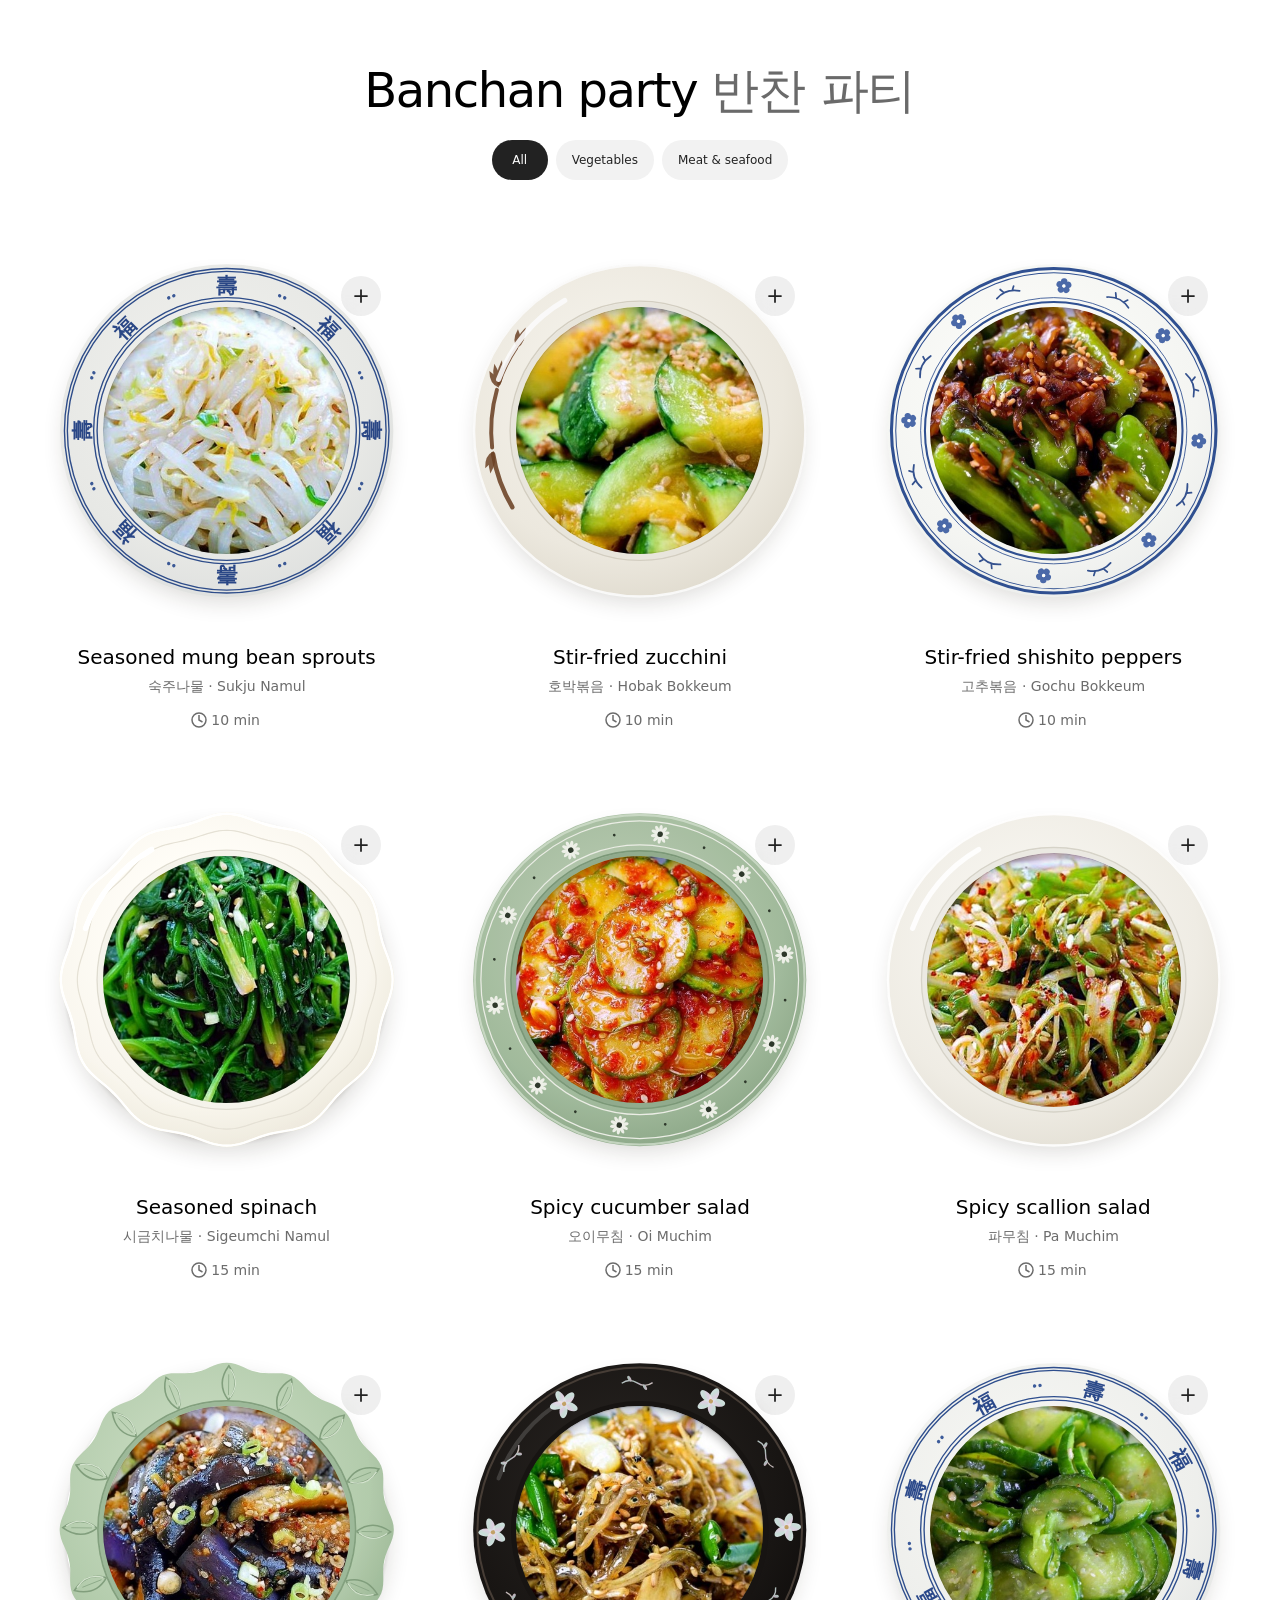
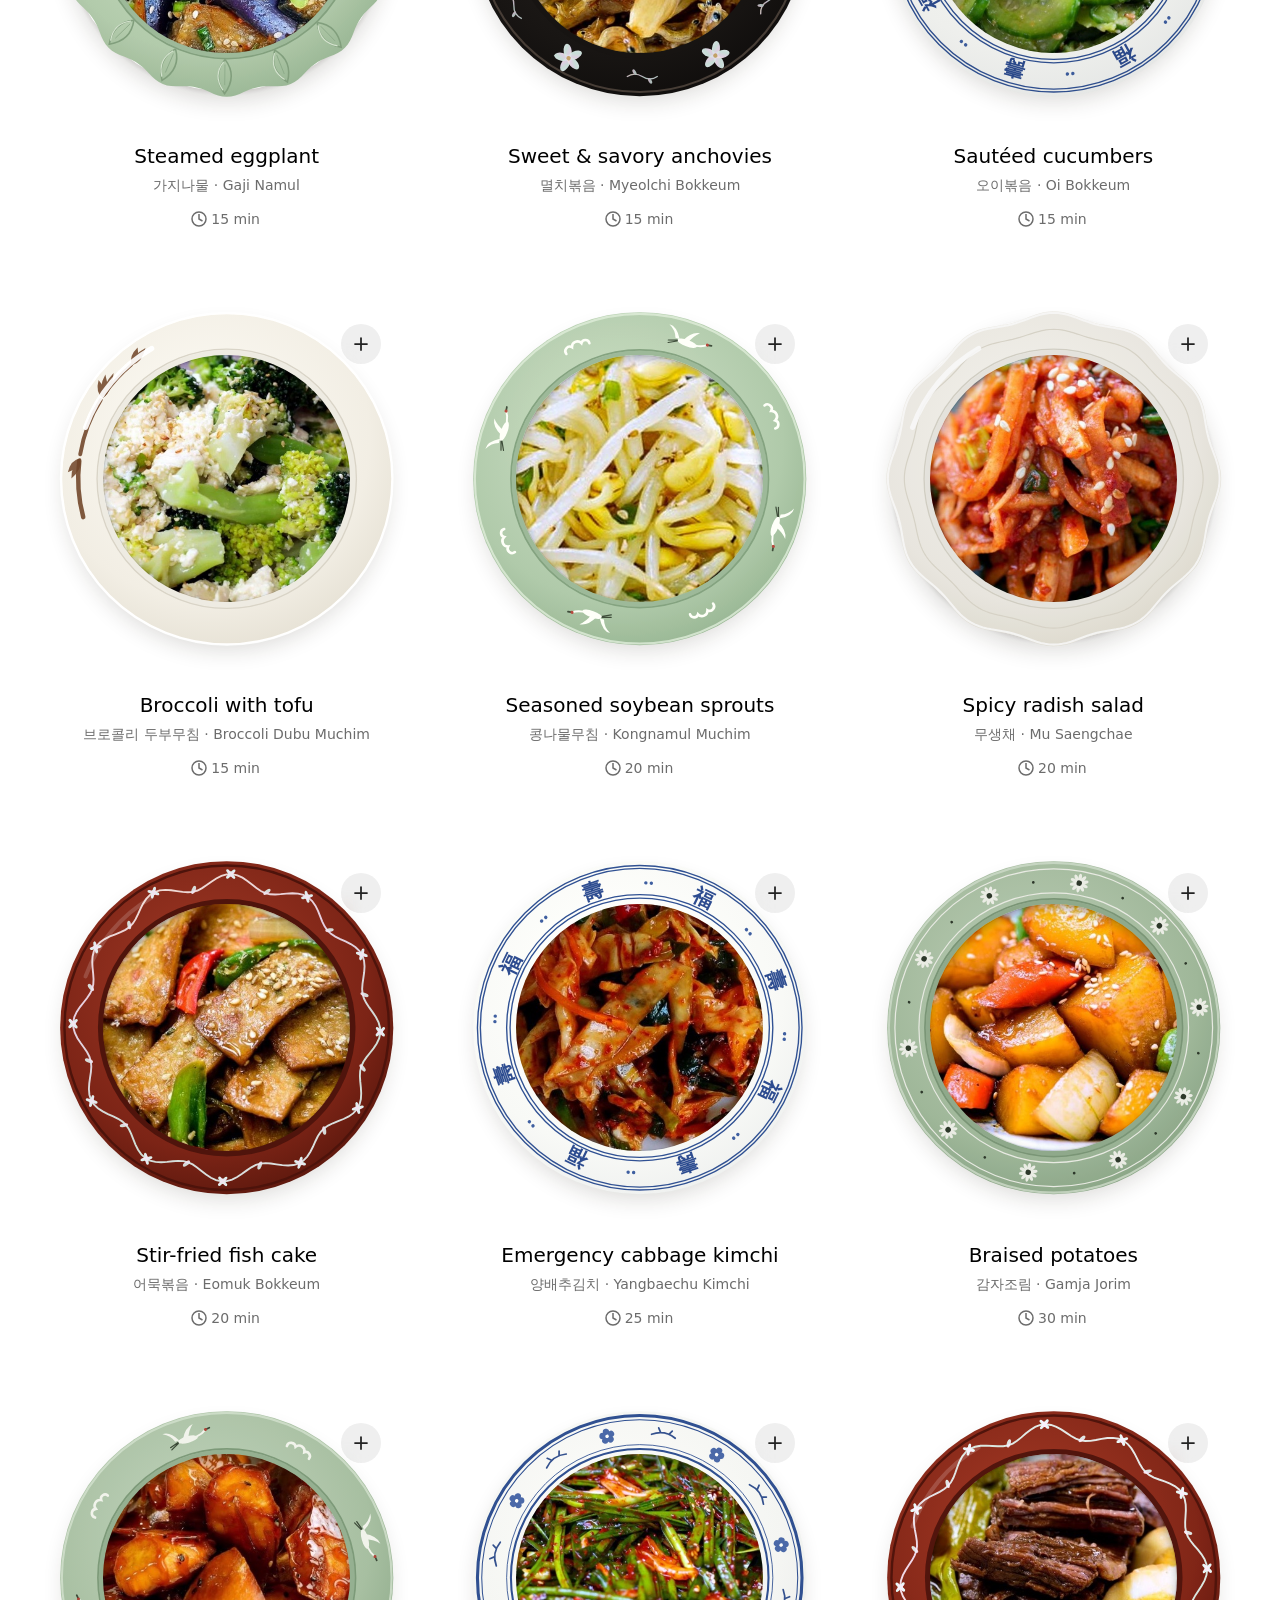
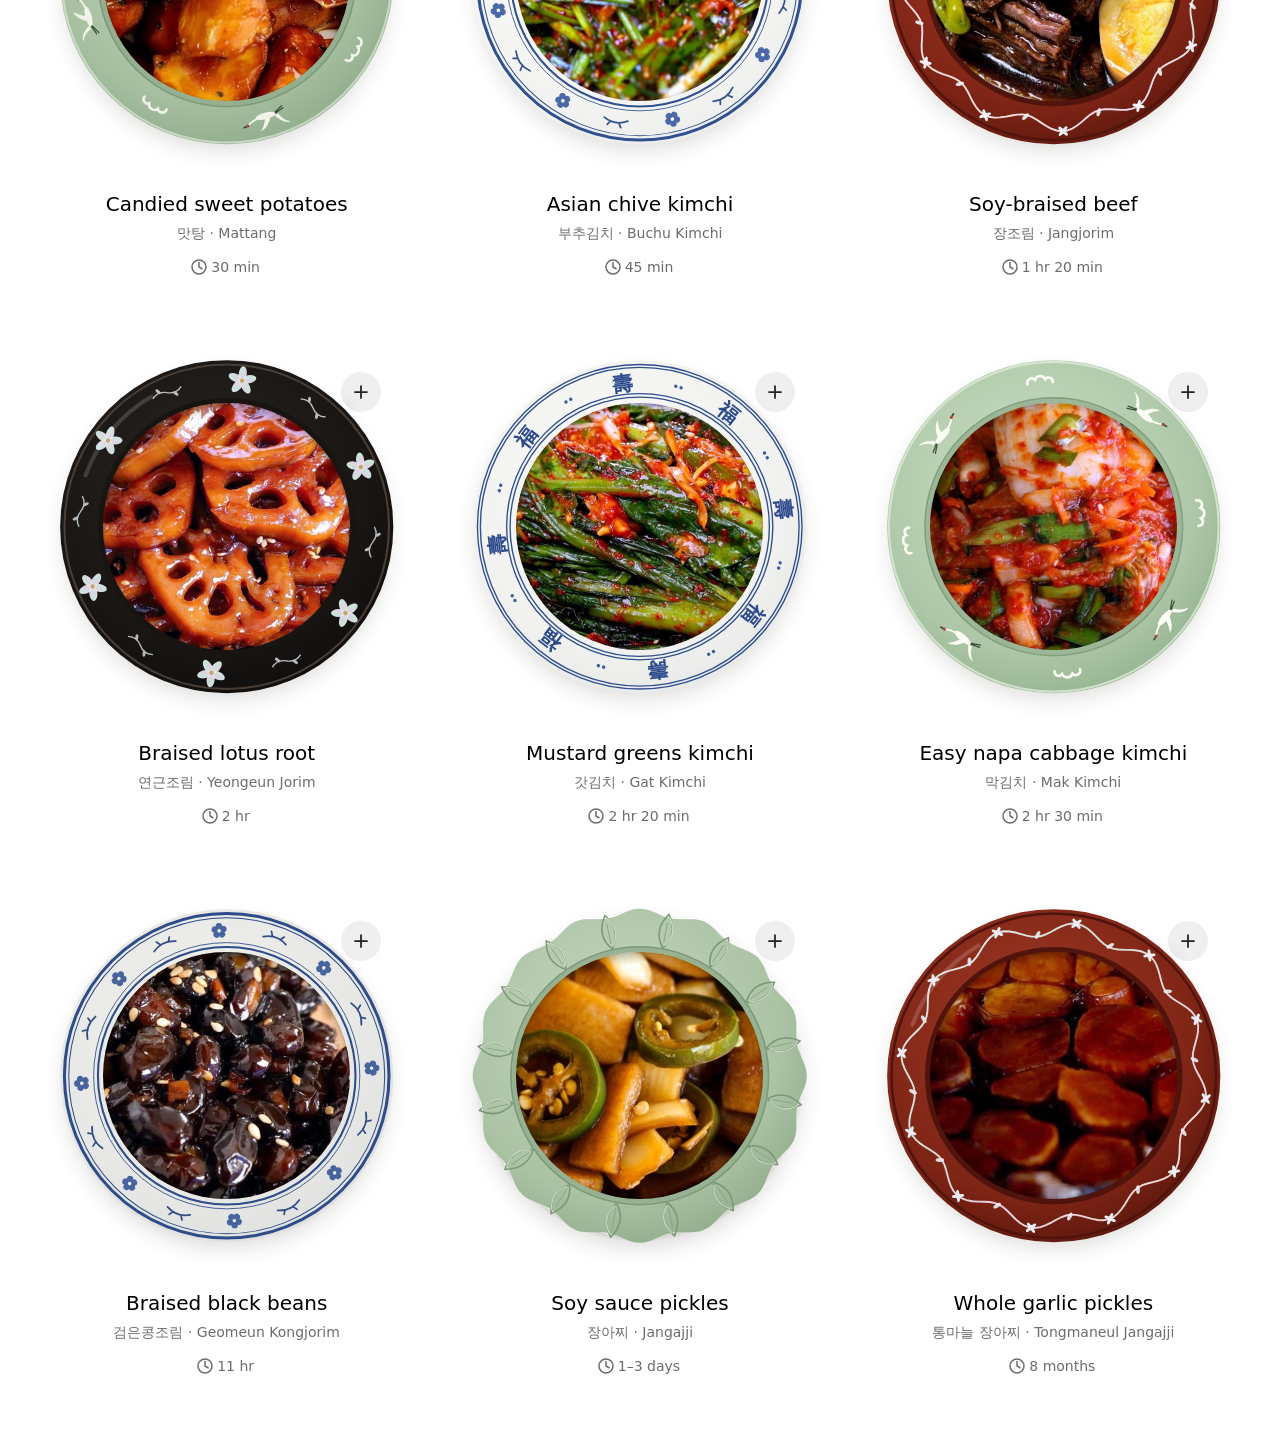
==== banchan-party/index.html @ 8236baf1 "Banchan party: time pill up 4px Co-Authored-By: Claude Opus 5.5 <noreply@anthropic.com>" ====
<!doctype html>
<html lang="en">
<meta charset="utf-8">
<meta name="viewport" content="width=device-width, initial-scale=1, viewport-fit=cover">
<meta name="description" content="Easy Korean side dishes with beginner recipes and a shared shopping list.">
<title>Banchan Party</title>
<meta name="claude:viewport-fit-sides" content="cover">
<style>
[hidden] { display: none !important; }
/* Styled after Polish shelf: white page, system type, big rounded photo tiles with a frosted add button,
   grey scope pills, and a fixed pane on the right (a bottom sheet on phones) that lists what you picked. */
:root {
  --bg: #ffffff;
  --fg: #000000;
  --text: #222222;
  --muted: #6a6a6a;
  --soft: #6c6c6c;
  --line: #dddddd;
  --hair: #ebebeb;
  --swatch: #ececec;
  --pane: 348px;
  color-scheme: light;
}
* { box-sizing: border-box; }
body {
  margin: 0; background: var(--bg); color: var(--fg);
  font-family: -apple-system, BlinkMacSystemFont, "SF Pro Display", system-ui, sans-serif;
  padding-left: max(40px, env(safe-area-inset-left, 0px));
  padding-right: max(40px, env(safe-area-inset-right, 0px));
}
@media (max-width: 600px) { body { padding-left: max(16px, env(safe-area-inset-left, 0px)); padding-right: max(16px, env(safe-area-inset-right, 0px)); } }
button { font: inherit; color: inherit; }
a { color: inherit; }

.page { padding-block: 64px 60px; }
@media (max-width: 600px) { .page { padding-block: 40px 40px; } }

/* The pane's column (and the gap before it) opens as the pane slides in, pushing the shelf aside. */
.layout { display: grid; grid-template-columns: minmax(0, 1fr) var(--pane); column-gap: 56px; align-items: start;
  transition: grid-template-columns .45s cubic-bezier(.2, .8, .2, 1), column-gap .45s cubic-bezier(.2, .8, .2, 1); }
.layout.closed { grid-template-columns: minmax(0, 1fr) 0px; column-gap: 0px; }
@media (max-width: 760px) { .layout, .layout.closed { grid-template-columns: minmax(0, 1fr); } }

/* Header */
.shelf-head { display: flex; flex-direction: column; align-items: center; gap: 24px; margin: 0 0 64px; padding: 0 8px; text-align: center; }
.shelf-title { margin: 0; font-size: 48px; line-height: 52px; font-weight: 500; letter-spacing: -1.44px; color: #000; text-wrap: balance; }
.shelf-title [lang="ko"] { letter-spacing: -.5px; color: var(--muted); }
.shelf-sub { margin: -8px 0 0; max-width: 60ch; font-size: 14px; line-height: 20px; color: var(--soft); }
.scopes { display: flex; gap: 8px; padding: 8px; margin: -8px; overflow-x: auto; scrollbar-width: none; }
.scopes::-webkit-scrollbar { display: none; }
.scope { flex-shrink: 0; min-width: 56px; padding: 12px 16px; border: 0; border-radius: 32px; background: #f2f2f2; color: var(--text);
  font-size: 12px; line-height: 16px; font-weight: 500; white-space: nowrap; cursor: pointer; transition: background .15s ease, color .15s ease; }
.scope:hover { background: #e8e8e8; }
.scope[aria-pressed="true"] { background: var(--text); color: #fff; }
.scope:focus-visible { outline: 2px solid var(--text); outline-offset: 2px; }
@media (max-width: 600px) {
  .shelf-head { gap: 16px; margin-bottom: 40px; padding: 0; }
  .shelf-title { font-size: 32px; line-height: 40px; letter-spacing: -.9px; }
  .scopes { margin-inline: -16px; padding-inline: 16px; }
}

/* Shelf grid */
/* The column count is set from the full page width (see fitCols), so opening the pane shrinks the cards instead of reflowing them. */
.grid { display: grid; grid-template-columns: repeat(var(--cols, 4), minmax(0, 1fr)); gap: 56px 40px; }
.card { position: relative; display: flex; flex-direction: column; gap: 28px; min-width: 0; }
.card[hidden] { display: none; }
.card-link { display: flex; flex-direction: column; gap: 28px; width: 100%; padding: 0; border: 0; background: none; text-align: left; cursor: pointer; border-radius: 20%; }
.card-link:focus-visible { outline: none; }
.card-link:focus-visible .dish { outline: 2px solid var(--text); outline-offset: 6px; }
/* Each dish sits in its own illustrated Korean plate or bowl, seen from above (see WARES) */
.photo { display: grid; place-items: center; width: 100%; max-width: 100%; aspect-ratio: 1; }
.dish { position: relative; width: 92%; aspect-ratio: 1; border-radius: 50%; transition: transform .5s cubic-bezier(.25, .8, .25, 1); will-change: transform; }
/* hover on the whole card, so moving onto the add button doesn't drop the plate back down */
@media (hover: hover) { .card:hover .dish { transform: scale(1.03); } }
/* round shadow under the plate; a CSS filter shadow gets clipped at the browser's paint-tile edges */
.dish::before { content: ""; position: absolute; inset: 3%; border-radius: 50%; box-shadow: 0 10px 22px rgba(40, 30, 20, .16), 0 2px 4px rgba(40, 30, 20, .12); }
.dish svg { position: absolute; inset: 0; width: 100%; height: 100%; display: block; }
.food { position: absolute; border-radius: 50%; overflow: hidden; background: var(--swatch); }
.food img { display: block; width: 100%; height: 100%; object-fit: cover; }
/* the food sits down inside the well */
.food::after { content: ""; position: absolute; inset: 0; border-radius: 50%; box-shadow: inset 0 4px 10px rgba(0, 0, 0, .28), inset 0 0 0 1px rgba(0, 0, 0, .08); }
/* Frosted light material button in the tile's corner */
.add {
  position: absolute; top: 32px; right: 32px; z-index: 1;
  width: 40px; height: 40px; padding: 10px; border: 0; border-radius: 50%;
  display: flex; align-items: center; justify-content: center;
  color: var(--text); background: rgba(180, 180, 180, .22); cursor: pointer;
  -webkit-backdrop-filter: blur(8px) saturate(160%); backdrop-filter: blur(8px) saturate(160%);
}
.add:hover { background: rgba(160, 160, 160, .32); }
/* Cooking time, in a pill under the dish's names (Figma 2277:4982) */
.time-badge {
  align-self: center; display: flex; align-items: center; gap: 4px; margin-top: 8px; padding: 8px 10px 8px 8px; border-radius: 100px;
  font-size: 14px; line-height: 18px; font-weight: 500; color: #6c6c6c; white-space: nowrap; font-variant-numeric: tabular-nums; background: var(--bg);
}
.time-badge svg { flex-shrink: 0; display: block; }
.add:focus-visible { outline: 2px solid var(--text); outline-offset: 2px; }
.add svg { display: block; overflow: visible; }
.add .plus { transform-origin: 10px 10px; transition: transform .35s cubic-bezier(.2,.8,.2,1), opacity .2s ease; }
.add .check { stroke-dasharray: 1; stroke-dashoffset: 1; transition: stroke-dashoffset .2s ease; }
.add.on .plus { transform: rotate(90deg) scale(0); opacity: 0; }
.add.on .check { stroke-dashoffset: 0; transition: stroke-dashoffset .35s cubic-bezier(.3,.7,.3,1) .12s; }
.card-fx, .card-text, .card-title { display: flex; }
.card-text { display: flex; flex-direction: column; width: 100%; text-align: center; }
.card-title { display: flex; flex-direction: column; gap: 8px; min-width: 0; }
.card-kr, .card-time { font-size: 14px; line-height: 18px; color: #6c6c6c; }
.card-time { font-variant-numeric: tabular-nums; }
.card-en { font-size: 20px; font-weight: 500; color: #000; }
.card-title > span { display: block; white-space: nowrap; overflow: hidden; text-overflow: ellipsis; }
.card-text, .card-title, .card-fx { box-sizing: border-box; }
.brand { font-size: 14px; color: #000; }
.brand .en { color: var(--soft); }
.name { font-size: 20px; font-weight: 500; color: #000; }
.card-fx { display: flex; flex-wrap: wrap; gap: 4px; }
.pill { border: 1px solid var(--line); border-radius: 32px; background: var(--bg); color: var(--text); padding: 6px 12px; font-size: 12px; line-height: 18px; font-variant-numeric: tabular-nums; }
.pill.go { border-color: var(--text); }
.card-link:hover .pill.go { background: var(--text); color: #fff; }
@media (max-width: 600px) {
  .grid { grid-template-columns: repeat(2, minmax(0, 1fr)); gap: 28px 16px; }
  .card, .card-link { gap: 16px; }
  .add { top: 24px; right: 24px; width: 36px; height: 36px; padding: 8px; }
  .time-badge { margin-top: 4px; padding: 6px 8px 6px 6px; font-size: 13px; }
  .name, .card-en { font-size: 17px; }
  .brand .en { display: none; }
}

/* Shopping list pane: fixed to the right edge; its left border is the divider between the panes. */
.bench { position: fixed; z-index: 60; top: 0; bottom: 0; right: 0;
  width: calc(28px + var(--pane) + max(40px, env(safe-area-inset-right, 0px)));
  overflow-y: auto; overscroll-behavior: contain;
  padding: calc(64px + env(safe-area-inset-top, 0px)) max(40px, env(safe-area-inset-right, 0px)) 40px 28px;
  display: flex; flex-direction: column; gap: 24px; background: var(--bg); border-left: 1px solid var(--hair); scrollbar-width: none; }
.bench::-webkit-scrollbar { display: none; }
@media (min-width: 761px) {
  .bench { transform: translateX(100%); transition: transform .45s cubic-bezier(.2, .8, .2, 1); }
  .bench.open { transform: none; }
}
@media (prefers-reduced-motion: reduce) { .layout, .bench { transition: none !important; } }
.bench-head { display: flex; align-items: flex-start; gap: 8px; }
/* Desktop: the title row stays put while the panel scrolls; the panel's 64px top padding collapses to 24px once stuck */
@media (min-width: 761px) {
  .bench-head { position: sticky; z-index: 2; top: calc(-64px - env(safe-area-inset-top, 0px)); margin-top: -24px; padding-top: 24px; background: var(--bg); }
}
.bench-titles { flex: 1; min-width: 0; }
.head-main { flex: 1; min-width: 0; display: flex; align-items: flex-start; gap: 12px; }
/* Cooking plan: every dish's steps merged and grouped by phase */
.phase h3 { margin: 0; font-size: 16px; line-height: 20px; font-weight: 500; color: var(--text); }
.phase-sub { margin: 4px 0 0; font-size: 13px; line-height: 18px; color: var(--soft); }
.psteps { list-style: none; margin: 4px 0 0; padding: 0; }
.pstep { display: flex; align-items: flex-start; gap: 12px; padding: 14px 0; border-bottom: 1px solid var(--hair); cursor: pointer; }
.pstep input { flex-shrink: 0; margin: 2px 0 0; width: 16px; height: 16px; accent-color: var(--text); cursor: pointer; }
.pstep-text { flex: 1; min-width: 0; display: flex; flex-direction: column; gap: 8px; }
.pstep-t { font-size: 14px; line-height: 20px; color: var(--text); }
.pstep-meta { display: flex; flex-wrap: wrap; align-items: center; gap: 8px; font-size: 13px; line-height: 18px; color: var(--soft); }
.pstep-meta > img { flex-shrink: 0; width: 22px; height: 22px; border-radius: 6px; object-fit: cover; background: var(--swatch); }
.wait { padding: 2px 8px; border-radius: 20px; background: #f2f2f2; color: var(--text); font-size: 12px; font-weight: 500; }
.pstep.done .pstep-t { color: #a8a8a8; text-decoration: line-through; }
.bench-title { margin: 0; padding: 2px 0 12px; font-size: 40px; line-height: 40px; font-weight: 500; letter-spacing: -1.2px; color: #000; }
.peek { flex: 1; min-width: 0; display: flex; align-items: center; gap: 12px; border: 0; background: none; padding: 0; text-align: left; cursor: default; }
.bench-title { display: block; }
.sheet-handle, .peek-mini, .peek-sub, .peek-thumbs { display: none; }
.dark-pill:focus-visible, .step button:focus-visible, .row-del:focus-visible { outline: 2px solid var(--text); outline-offset: 2px; }

.serv { display: flex; align-items: center; gap: 16px; padding: 4px 0; }
.serv-text { flex: 1; min-width: 0; }
.serv-text p { margin: 0; font-size: 14px; line-height: 18px; }
.serv-text .t { font-weight: 500; color: var(--text); }
.serv-text .s { color: var(--soft); margin-top: 4px; }
.step { display: inline-flex; align-items: center; gap: 4px; padding: 4px; border-radius: 100px; background: #f2f2f2; }
.step button { width: 32px; height: 32px; border: 0; border-radius: 50%; background: transparent; cursor: pointer; font-size: 18px; line-height: 1; color: var(--text); }
.step button:hover { background: #e4e4e4; }
.step output { min-width: 24px; text-align: center; font-size: 14px; font-weight: 500; font-variant-numeric: tabular-nums; }

.section-label { margin: 8px 0 -12px; font-size: 12px; line-height: 16px; font-weight: 500; color: var(--soft); }
.rows { list-style: none; margin: 0; padding: 0; }
.row { display: flex; align-items: center; gap: 16px; min-height: 72px; border-bottom: 1px solid var(--hair); }
.row-thumb { flex-shrink: 0; width: 48px; height: 48px; border-radius: 12px; overflow: hidden; background: var(--swatch); }
.row-thumb img { display: block; width: 100%; height: 100%; object-fit: cover; }
.row-text { flex: 1; min-width: 0; display: flex; flex-direction: column; gap: 4px; }
.row-text > span { display: block; margin: 0; font-size: 14px; line-height: 18px; white-space: nowrap; overflow: hidden; text-overflow: ellipsis; }
.row-name { font-weight: 500; color: var(--text); }
.row-sub { color: var(--soft); }
.rows.chips { display: flex; flex-wrap: wrap; gap: 8px; }
.chip { display: flex; align-items: center; min-width: 0; max-width: 100%; border-radius: 32px; background: #f2f2f2; }
.chip-open { display: flex; align-items: center; gap: 8px; min-width: 0; padding: 4px; border: 0; background: none; color: var(--text); font-size: 13px; line-height: 16px; font-weight: 500; cursor: pointer; border-radius: 32px; }
.chip-open img { flex-shrink: 0; width: 28px; height: 28px; border-radius: 8px; object-fit: cover; background: var(--swatch); }
.chip-open span { white-space: nowrap; overflow: hidden; text-overflow: ellipsis; }
.chip-open:hover span { text-decoration: underline; }
.chip-x { flex-shrink: 0; display: flex; align-items: center; justify-content: center; width: 28px; height: 28px; margin: 0 4px 0 2px; padding: 0; border: 0; border-radius: 50%; background: none; color: var(--soft); cursor: pointer; }
.chip-x:hover { background: #e4e4e4; color: var(--text); }
.chip-open:focus-visible, .chip-x:focus-visible { outline: 2px solid var(--text); outline-offset: 2px; }
/* Overlapping stack of the dishes that use an ingredient */
.uses { display: flex; padding-left: 6px; }
.uses img { flex-shrink: 0; width: 22px; height: 22px; margin-left: -6px; border-radius: 6px; border: 2px solid var(--bg); box-sizing: content-box; object-fit: cover; background: var(--swatch); }
.item-tip { color: var(--soft); }
.row-del { flex-shrink: 0; display: flex; align-items: center; justify-content: center; width: 32px; height: 32px; margin-right: -8px; padding: 0; border: 0; border-radius: 50%; background: none; color: var(--text); cursor: pointer; }
.row-del:hover { background: #f2f2f2; }

.aisle h3 { margin: 16px 0 0; font-size: 12px; line-height: 16px; font-weight: 500; color: var(--soft); }
.item { display: flex; align-items: flex-start; gap: 12px; padding: 14px 0; border-bottom: 1px solid var(--hair); cursor: pointer; }
.item input { flex-shrink: 0; margin: 1px 0 0; width: 16px; height: 16px; accent-color: var(--text); cursor: pointer; }
.item-text { flex: 1; min-width: 0; display: flex; flex-direction: column; gap: 4px; font-size: 14px; line-height: 18px; }
.item-name { font-weight: 500; color: var(--text); }
.item-name .opt { font-weight: 400; color: var(--soft); }
.item-sub { color: var(--soft); font-size: 13px; }
.item-qty { flex-shrink: 0; text-align: right; font-size: 14px; line-height: 18px; font-weight: 500; color: var(--text); font-variant-numeric: tabular-nums; white-space: nowrap; }
.item-qty small { display: block; margin-top: 4px; font-size: 13px; font-weight: 400; color: var(--soft); }
.item.have .item-name, .item.have .item-qty { color: #a8a8a8; text-decoration: line-through; }
.dark-pill { flex-shrink: 0; min-width: 56px; padding: 12px 16px; border: 0; border-radius: 32px; background: var(--text); color: #fff; font-size: 12px; line-height: 16px; font-weight: 500; cursor: pointer; }
.dark-pill:hover { background: #000; }
.note { margin: 0; font-size: 12px; line-height: 18px; color: var(--soft); }

/* Phones: the pane is a bottom sheet. Collapsed, only the peek bar shows; tap it to expand. */
@media (max-width: 760px) {
  .bench { --peek: calc(84px + env(safe-area-inset-bottom, 0px)); left: 0; right: 0; top: auto; bottom: 0; width: auto; border-left: 0;
    max-height: 82vh; gap: 16px; padding: 0 max(16px, env(safe-area-inset-right, 0px)) calc(24px + env(safe-area-inset-bottom, 0px)) max(16px, env(safe-area-inset-left, 0px));
    border-radius: 24px 24px 0 0; box-shadow: 0 -4px 24px rgba(0, 0, 0, .12); overflow: hidden;
    transform: translateY(calc(100% - var(--peek))); transition: transform .38s cubic-bezier(.2, .8, .2, 1); }
  .bench.expanded { transform: none; overflow-y: auto; }
  .bench:not(.open) { transform: translateY(100%); }
  /* Pull the header up to make the sheet full height; pull it down to shrink it back, then down again to tuck it into the button */
  .bench { transition: transform .38s cubic-bezier(.2, .8, .2, 1), height .38s cubic-bezier(.2, .8, .2, 1), max-height .38s cubic-bezier(.2, .8, .2, 1), border-radius .38s ease; }
  .bench.full { height: 100vh; height: 100dvh; max-height: 100vh; max-height: 100dvh; border-radius: 0; padding-top: env(safe-area-inset-top, 0px); }
  .bench.dragging { transition: none; }
  .bench-head { touch-action: none; }
  .bench-head { position: sticky; top: 0; z-index: 1; display: grid; grid-template-columns: 1fr auto auto; align-items: center; column-gap: 8px; padding: 8px 0 12px; background: var(--bg); cursor: pointer; }
  .sheet-handle { display: block; grid-column: 1 / -1; justify-self: center; width: 36px; height: 5px; margin-bottom: 10px; border-radius: 3px; background: #d9d9d9; }
  .peek { border: 0; background: none; padding: 0; text-align: left; cursor: pointer; border-radius: 12px; }
  .peek:focus-visible { outline: 2px solid var(--text); outline-offset: 4px; }
  .bench-share { align-self: center; }
  .head-main { align-items: center; }
  .peek-mini { display: block; flex-shrink: 0; width: 44px; height: 44px; border-radius: 12px; overflow: hidden; background: var(--swatch); }
  .peek-mini img { display: block; width: 100%; height: 100%; object-fit: cover; }
  .bench-title { font-size: 17px; line-height: 22px; letter-spacing: -.2px; padding: 0; }
  .peek-sub { display: block; margin: 2px 0 0; font-size: 13px; line-height: 18px; color: var(--soft); white-space: nowrap; overflow: hidden; text-overflow: ellipsis; }
  .peek-thumbs { display: flex; flex-shrink: 0; padding-left: 8px; transition: opacity .2s ease; }
  .peek-thumbs img { width: 24px; height: 24px; margin-left: -8px; border-radius: 7px; object-fit: cover; box-shadow: 0 0 0 2px var(--bg); }
  .bench.expanded .peek-thumbs { display: none; }
  .bench-titles .bench-title { white-space: nowrap; overflow: hidden; text-overflow: ellipsis; }
  #back:not([hidden]) + .peek .peek-mini { display: none; }
  body.bench-open .page { padding-bottom: calc(40px + 84px + env(safe-area-inset-bottom, 0px)); }
  @media (prefers-reduced-motion: reduce) { .bench { transition: none; } }
}
/* Recipe view in the pane: a big rounded photo (like the Layers stage), then ingredients and steps. */
.mh-btn { flex-shrink: 0; display: flex; align-items: center; justify-content: center; width: 40px; height: 40px; padding: 12px; border: 0; border-radius: 100px; background: #f2f2f2; color: var(--text); cursor: pointer; }
.mh-btn:hover { background: #ebebeb; }
.mh-btn:focus-visible { outline: 2px solid var(--text); outline-offset: 2px; }
.view { display: flex; flex-direction: column; gap: 24px; }
.stage { flex-shrink: 0; width: 100%; aspect-ratio: 348 / 360; border-radius: 56px; overflow: hidden; background: var(--swatch); }
.stage img { display: block; width: 100%; height: 100%; object-fit: cover; }
.r-title { display: flex; flex-direction: column; gap: 8px; }
.r-title p { margin: 0; }
.r-actions { display: flex; flex-wrap: wrap; gap: 8px; }
.grey-pill { display: inline-flex; align-items: center; gap: 6px; padding: 12px 16px; border-radius: 32px; background: #f2f2f2; color: var(--text); font-size: 12px; line-height: 16px; font-weight: 500; text-decoration: none; white-space: nowrap; }
.grey-pill:hover { background: #ebebeb; }
.grey-pill:focus-visible { outline: 2px solid var(--text); outline-offset: 2px; }
.dark-pill.on { background: #f2f2f2; color: var(--text); }
.r-ings { list-style: none; margin: -12px 0 0; padding: 0; }
.r-ing { display: flex; align-items: baseline; gap: 12px; padding: 12px 0; border-bottom: 1px solid var(--hair); font-size: 14px; line-height: 18px; }
.r-ing .n { flex: 1; min-width: 0; color: var(--text); }
.r-ing .n small { color: var(--soft); font-size: 13px; }
.r-ing .q { flex-shrink: 0; font-weight: 500; color: var(--text); font-variant-numeric: tabular-nums; text-align: right; }
.r-steps { margin: -8px 0 0; padding: 0; list-style: none; counter-reset: step; display: flex; flex-direction: column; gap: 16px; }
.r-steps li { counter-increment: step; display: flex; gap: 12px; font-size: 14px; line-height: 21px; color: var(--text); }
.r-steps li::before { content: counter(step); flex-shrink: 0; width: 24px; height: 24px; border-radius: 50%; background: #f2f2f2; font-size: 12px; line-height: 24px; text-align: center; font-weight: 500; }
.r-tip { margin: 0; padding: 14px 16px; border-radius: 20px; background: #f7f7f7; font-size: 13px; line-height: 19px; color: var(--text); }
.row-open { flex: 1; min-width: 0; display: flex; align-items: center; gap: 16px; padding: 12px 0; border: 0; background: none; text-align: left; cursor: pointer; }
.row-open:hover .row-name { text-decoration: underline; }
.row-open:focus-visible { outline: 2px solid var(--text); outline-offset: 2px; border-radius: 12px; }
@media (max-width: 760px) {
  .stage { width: min(100%, 280px); border-radius: 40px; align-self: center; }
}
/* Your banchan: floating card with the picked dishes and two action rows into the pane (Figma 2272:8090) */
.dock { position: fixed; z-index: 70; right: calc(24px + env(safe-area-inset-right, 0px)); bottom: calc(24px + env(safe-area-inset-bottom, 0px)); width: 288px;
  display: flex; flex-direction: column; gap: 8px; padding: 32px 24px; border-radius: 24px; background: var(--bg);
  box-shadow: 0 0 0 1px rgba(0, 0, 0, .02), 0 2px 16px rgba(0, 0, 0, .04), 0 8px 24px rgba(0, 0, 0, .1); }
.dock-head { display: flex; align-items: center; justify-content: space-between; gap: 12px; margin-bottom: 8px; }
.dock-title { margin: 0; font-size: 18px; line-height: 20px; font-weight: 500; color: var(--text); white-space: nowrap; }
.dock-share { flex-shrink: 0; padding: 8px 12px; border: 0; border-radius: 32px; background: #f2f2f2; color: var(--text); font-size: 12px; line-height: 16px; font-weight: 500; cursor: pointer; }
.dock-share:hover { background: #ebebeb; }
.dock-rows { list-style: none; margin: 0; padding: 0 0 13px; display: flex; flex-direction: column; gap: 12px; max-height: 261px; overflow-y: auto; scrollbar-width: none; }
.dock-rows::-webkit-scrollbar { display: none; }
.dock-row { flex-shrink: 0; display: flex; align-items: center; gap: 7px; height: 40px; }
.dock-open { flex: 1; min-width: 0; display: flex; align-items: center; gap: 7px; padding: 0; border: 0; background: none; text-align: left; cursor: pointer; }
.dock-open img { flex-shrink: 0; width: 36px; height: 36px; border-radius: 8px; object-fit: cover; background: var(--swatch); }
.dock-text { flex: 1; min-width: 0; display: flex; flex-direction: column; line-height: 18px; }
.dock-name, .dock-time { white-space: nowrap; overflow: hidden; text-overflow: ellipsis; }
.dock-name { font-size: 14px; font-weight: 500; color: var(--text); }
.dock-time { font-size: 12px; font-weight: 400; color: var(--soft); }
.dock-open:hover .dock-name { text-decoration: underline; }
.dock-del { flex-shrink: 0; display: flex; align-items: center; justify-content: center; width: 28px; height: 28px; margin: -4px -6px -6px 0; padding: 0; border: 0; border-radius: 50%; background: none; color: #8c8c8c; cursor: pointer; }
.dock-del:hover { background: #f2f2f2; color: var(--text); }
.dock-div { width: 100%; height: 1px; margin: 0; border: 0; background: var(--hair); }
.dock-action { display: flex; align-items: center; gap: 16px; width: calc(100% + 24px); margin: 0 -12px; padding: 4px 12px; border-radius: 8px; border: 0; background: none; text-align: left; cursor: pointer; color: var(--text); }
.dock-action > svg { flex-shrink: 0; }
.dock-action span { flex: 1; min-width: 0; font-size: 14px; line-height: 20px; font-weight: 500; }
.dock-action .chev { padding-top: 2px; color: #8c8c8c; box-sizing: content-box; }
.dock-action:hover { background: #f5f5f5; }
.dock-action[aria-current="true"] { background: #f2f2f2; }
.dock-open:focus-visible, .dock-del:focus-visible, .dock-action:focus-visible, .dock-share:focus-visible { outline: 2px solid var(--text); outline-offset: 2px; border-radius: 8px; }
/* Dragging the card down tucks it into a small button; tapping that brings it back */
.dock { touch-action: none; }
/* grabber at the top: shows the card can be dragged down, and tucks it away when pressed */
.dock-grab { position: absolute; top: 0; left: 50%; translate: -50% 0; width: 64px; height: 22px; padding: 0; border: 0; border-radius: 11px; background: none; cursor: grab; }
.dock-grab::before { content: ""; position: absolute; top: 10px; left: 14px; right: 14px; height: 5px; border-radius: 3px; background: #d9d9d9; transition: background .15s ease; }
.dock-grab:hover::before, .dock.dragging .dock-grab::before { background: #b5b5b5; }
.dock-grab:focus-visible { outline: 2px solid var(--text); outline-offset: -2px; }
.dock-rows { touch-action: pan-y; }
.dock img { -webkit-user-drag: none; }
.dock:not(.dragging) { transition: transform .2s ease, opacity .2s ease; }
.dock.dragging { cursor: grabbing; user-select: none; -webkit-user-select: none; }
.dock.enter { animation: dock-in .25s cubic-bezier(.2, .8, .2, 1); }
@keyframes dock-in { from { transform: translateY(24px); opacity: 0; } }
.dock-fab { position: fixed; z-index: 70; left: 50%; translate: -50% 0; width: max-content; white-space: nowrap; bottom: calc(24px + env(safe-area-inset-bottom, 0px)); display: flex; align-items: center; gap: 12px; padding: 8px 22px 8px 14px; border: 0; border-radius: 32px; background: var(--text); color: #fff; font-size: 15px; line-height: 20px; font-weight: 500; cursor: pointer; box-shadow: 0 6px 24px rgba(0,0,0,.18); }
.dock-fab:hover { background: #000; }
.dock-fab:focus-visible { outline: 2px solid var(--text); outline-offset: 3px; }
.fab-thumbs { display: flex; padding-left: 8px; }
.fab-thumbs img, .fab-more { width: 34px; height: 34px; margin-left: -8px; border-radius: 10px; border: 2px solid var(--text); object-fit: cover; background: var(--swatch); }
.fab-more { display: flex; align-items: center; justify-content: center; box-sizing: content-box; width: 30px; height: 30px; background: #4a4a4a; color: #fff; font-size: 12px; font-weight: 500; font-variant-numeric: tabular-nums; }
@media (prefers-reduced-motion: reduce) { .dock, .dock.enter { transition: none; animation: none; } }
body.dock-on .page { padding-bottom: calc(var(--dock-h, 0px) + 48px); }
/* Desktop: with the pane open the card sits just left of it, and the card's Share replaces the pane's */
@media (min-width: 761px) {
  /* the button sits where the card was, so the card looks like it shrinks into it */
  .dock-fab { left: auto; translate: none; right: calc(24px + env(safe-area-inset-right, 0px)); }
  body.bench-open .dock, body.bench-open .dock-fab { right: calc(28px + var(--pane) + max(40px, env(safe-area-inset-right, 0px)) + 24px); }
  .bench-share { display: none; }
}
@media (max-width: 760px) {
  .dock { left: max(16px, env(safe-area-inset-left, 0px)); right: max(16px, env(safe-area-inset-right, 0px)); bottom: calc(16px + env(safe-area-inset-bottom, 0px)); width: auto; padding: 24px; }
  .dock-rows { max-height: 157px; }
  body.bench-open .dock, body.bench-open .dock-fab { display: none; }
  .dock-fab { bottom: calc(16px + env(safe-area-inset-bottom, 0px)); }
  body.dock-on .toast { bottom: calc(var(--dock-h, 0px) + 32px + env(safe-area-inset-bottom, 0px)); }
}
.toast { position: fixed; z-index: 80; left: 50%; transform: translateX(-50%); bottom: calc(16px + env(safe-area-inset-bottom, 0px)); background: var(--text); color: var(--bg); border-radius: 32px; padding: 8px 16px; font-size: 14px; max-width: calc(100vw - 32px); }
body.bench-open .toast { bottom: calc(100px + env(safe-area-inset-bottom, 0px)); }
@media (min-width: 761px) { body.bench-open .toast { bottom: 16px; } }
@media (prefers-reduced-motion: reduce) { .add .plus, .add .check, .dish { transition: none !important; } }
/* First visit in a session: the header and then the dishes rise in, one after another. */
@keyframes rise { from { opacity: 0; transform: translateY(36px); } }
.intro .shelf-head > *, .intro .card { animation: rise .9s cubic-bezier(.2,.8,.2,1) both; }
.intro .scopes { animation-delay: .08s; }
.intro .card { animation-delay: calc(.2s + var(--i, 0) * 70ms); }
@media (prefers-reduced-motion: reduce) { .intro .shelf-head > *, .intro .card { animation: none; } }
</style>

<div class="page">
  <div class="layout closed" id="layout">
    <main>
      <header class="shelf-head">
        <h1 class="shelf-title">Banchan party <span lang="ko">반찬 파티</span></h1>
        <div class="scopes" id="scopes" role="group" aria-label="Filter by style"></div>
      </header>
      <div class="grid" id="grid"></div>
    </main>
  </div>
</div>

<aside class="bench" id="bench" aria-label="Shopping list and recipes">
  <div class="bench-head" id="benchHead">
    <span class="sheet-handle" aria-hidden="true"></span>
    <div class="head-main">
    <button type="button" class="peek" id="peek" aria-expanded="false" aria-controls="listView">
      <span class="peek-mini" id="peekMini"></span>
      <span class="bench-titles">
        <span class="bench-title" role="heading" aria-level="2">Selected</span>
        <span class="peek-sub" id="peekSub"></span>
      </span>
      <span class="peek-thumbs" id="peekThumbs" aria-hidden="true"></span>
    </button>
    </div>
    <button type="button" class="dark-pill bench-share" id="share">Share</button>
    <button type="button" class="mh-btn" id="closeRecipe" aria-label="Hide panel" title="Hide panel"><svg width="16" height="16" viewBox="0 0 16 16" fill="none" stroke="currentColor" stroke-width="1.5" stroke-linecap="round" aria-hidden="true"><path d="M3.5 3.5l9 9M12.5 3.5l-9 9"/></svg></button>
  </div>
  <div class="view" id="recipeView" hidden></div>
  <div class="view" id="listView" hidden>
    <div class="serv">
      <div class="serv-text"><p class="t">Servings per dish</p></div>
      <div class="step">
        <button type="button" data-step="-1" aria-label="Fewer servings">−</button>
        <output class="serv-out" aria-live="polite">8</output>
        <button type="button" data-step="1" aria-label="More servings">+</button>
      </div>
    </div>
    <div id="list"></div>
    <p class="note" id="note"></p>
  </div>
  <div class="view" id="planView" hidden></div>
</aside>
<section class="dock" id="dock" aria-label="Your banchan" hidden>
  <button type="button" class="dock-grab" id="dockGrab" aria-label="Minimize your banchan" title="Drag down or click to minimize"></button>
  <div class="dock-head"><h2 class="dock-title">Your banchan</h2><button type="button" class="dock-share" id="dockShare">Share</button></div>
  <ul class="dock-rows" id="dockRows"></ul>
  <hr class="dock-div">
  <button type="button" class="dock-action" data-panel="list"><svg width="16" height="16" viewBox="0 0 16 16" fill="none" stroke="currentColor" stroke-width="1.5" stroke-linecap="round" stroke-linejoin="round" aria-hidden="true"><path d="M1.25 2h1.9l1.7 8.15a1 1 0 0 0 .98.8h6.12a1 1 0 0 0 .97-.76L14.25 5H3.8"/><circle cx="6.25" cy="13.5" r="1"/><circle cx="11.75" cy="13.5" r="1"/></svg><span>Shopping list</span><svg class="chev" width="16" height="16" viewBox="0 0 16 16" fill="none" aria-hidden="true"><path d="M6.00008 2L11.6465 7.64645C11.8418 7.84171 11.8418 8.15829 11.6465 8.35355L6.00008 14" stroke="currentColor" stroke-width="1.5"/></svg></button>
  <button type="button" class="dock-action" data-panel="plan"><svg width="16" height="16" viewBox="0 0 16 16" fill="none" stroke="currentColor" stroke-width="1.5" stroke-linecap="round" stroke-linejoin="round" aria-hidden="true"><path d="M8 4.25C6.75 3.3 4.9 3 2.25 3v9.75c2.65 0 4.5.3 5.75 1.25 1.25-.95 3.1-1.25 5.75-1.25V3C11.1 3 9.25 3.3 8 4.25Z"/><path d="M8 4.25V14"/></svg><span>Master recipe</span><svg class="chev" width="16" height="16" viewBox="0 0 16 16" fill="none" aria-hidden="true"><path d="M6.00008 2L11.6465 7.64645C11.8418 7.84171 11.8418 8.15829 11.6465 8.35355L6.00008 14" stroke="currentColor" stroke-width="1.5"/></svg></button>
</section>
<button type="button" class="dock-fab" id="dockFab" hidden><span class="fab-thumbs" id="fabThumbs" aria-hidden="true"></span><span>Your banchan</span></button>
<div class="toast" id="toast" role="status" hidden></div>

<script>
const AISLES = [
  ["produce", "Produce"],
  ["protein", "Meat, fish & tofu"],
  ["fridge", "Eggs & refrigerated"],
  ["pantry", "Pantry & sauces"],
];
// d: wt (oz) | vol (tsp) | ea
const ING = {
  soy_sprouts: { n: "Soybean sprouts", sub: "Look for kongnamul, the sprouts with big yellow heads", a: "produce", d: "wt" },
  mung_sprouts:{ n: "Mung bean sprouts", sub: "Also sold as sukju", a: "produce", d: "wt" },
  spinach:     { n: "Spinach", a: "produce", d: "wt" },
  cucumber:    { n: "Korean cucumbers", sub: "Or use 2 Kirby cucumbers for each one", a: "produce", d: "ea", unit: "cucumber" },
  radish:      { n: "Korean radish (mu)", a: "produce", d: "wt" },
  potato:      { n: "Potatoes", a: "produce", d: "wt" },
  zucchini:    { n: "Zucchini, medium", sub: "Korean aehobak works too", a: "produce", d: "ea", unit: "zucchini", unitPl: "zucchini" },
  eggplant:    { n: "Asian eggplants, medium", a: "produce", d: "ea", unit: "eggplant" },
  carrot:      { n: "Carrots", a: "produce", d: "ea", unit: "carrot" },
  onion:       { n: "Onions, medium", a: "produce", d: "ea", unit: "onion" },
  scallion:    { n: "Scallions", a: "produce", d: "ea", unit: "stalk" },
  green_chili: { n: "Green chili peppers", sub: "A green bell pepper works too", a: "produce", d: "ea", unit: "pepper" },
  jalapeno:    { n: "Jalapeños", a: "produce", d: "ea", unit: "jalapeño" },
  sweet_potato:{ n: "Korean sweet potatoes (goguma)", sub: "Japanese sweet potatoes work too", a: "produce", d: "wt" },
  red_chili:   { n: "Red chili peppers", sub: "A red bell pepper works too", a: "produce", d: "ea", unit: "pepper" },
  shishito:    { n: "Shishito peppers (kkwari-gochu)", a: "produce", d: "wt" },
  garlic:      { n: "Garlic", a: "produce", d: "vol", cloves: true },
  ginger:      { n: "Ginger, grated", a: "produce", d: "vol" },
  ginger_sl:   { n: "Ginger, thin slices", a: "produce", d: "ea", unit: "slice" },
  tofu:        { n: "Tofu, medium or firm", sub: "A standard pack is about 14–18 oz", a: "protein", d: "wt" },
  fishcake:    { n: "Fish cake sheets (eomuk)", sub: "About 2 oz per sheet", a: "protein", d: "wt" },
  beef:        { n: "Beef brisket, flank or shank", a: "protein", d: "wt" },
  anchovy:     { n: "Small dried anchovies (myeolchi)", sub: "About 1 cup packed per 3 oz", a: "protein", d: "wt" },
  eggs:        { n: "Eggs, large", a: "fridge", d: "ea", unit: "egg", ceil: true },
  saeujeot:    { n: "Salted shrimp (saeujeot)", sub: "Salt or fish sauce works too", a: "fridge", d: "vol" },
  soy:         { n: "Soy sauce", a: "pantry", d: "vol" },
  soup_soy:    { n: "Soup soy sauce (guk ganjang)", sub: "Regular soy sauce or salt works too", a: "pantry", d: "vol" },
  fish_sauce:  { n: "Fish sauce (myulchi aekjeot)", a: "pantry", d: "vol" },
  gochugaru:   { n: "Gochugaru (red pepper flakes)", a: "pantry", d: "vol" },
  sesame_oil:  { n: "Toasted sesame oil", a: "pantry", d: "vol" },
  sesame:      { n: "Roasted sesame seeds", a: "pantry", d: "vol" },
  black_sesame:{ n: "Toasted black sesame seeds", a: "pantry", d: "vol" },
  sugar:       { n: "Sugar", a: "pantry", d: "vol" },
  syrup:       { n: "Corn syrup or oligo syrup", sub: "Honey works too", a: "pantry", d: "vol" },
  rice_wine:   { n: "Rice wine or mirin", a: "pantry", d: "vol" },
  vinegar:     { n: "Vinegar", a: "pantry", d: "vol" },
  oil:         { n: "Cooking oil", a: "pantry", d: "vol" },
  broth:       { n: "Anchovy broth", sub: "Water or kelp broth works too", a: "pantry", d: "vol" },
  kelp:        { n: "Dried kelp (dashima), 3-inch piece", sub: "A bay leaf works too", a: "pantry", d: "ea", unit: "piece" },
  salt:        { n: "Salt", a: "pantry", d: "vol" },
  pepper:      { n: "Black pepper", a: "pantry", d: "vol" },
  peppercorns: { n: "Whole black peppercorns", a: "pantry", d: "vol" },
  napa:        { n: "Napa cabbage", sub: "A head is about 3 lb", a: "produce", d: "wt" },
  pear:        { n: "Asian pear", a: "produce", d: "wt" },
  buchu:       { n: "Asian chives (buchu)", a: "produce", d: "wt" },
  oysters:     { n: "Oysters, freshly shucked", a: "protein", d: "ea", unit: "oyster" },
  seedless_cuke:{ n: "Seedless cucumbers", a: "produce", d: "wt" },
  garlic_bulb: { n: "Whole young garlic bulbs", sub: "About 12 medium bulbs per pound", a: "produce", d: "wt" },
  green_cabbage: { n: "Green cabbage", a: "produce", d: "wt" },
  mustard:     { n: "Mustard greens (gat)", a: "produce", d: "wt" },
  broccoli:    { n: "Broccoli, trimmed", a: "produce", d: "wt" },
  lotus:       { n: "Lotus root, peeled", a: "produce", d: "wt" },
  black_beans: { n: "Dried black beans with green kernels (seoritae)", a: "pantry", d: "wt" },
  flour:       { n: "Flour", sub: "Wheat or rice flour", a: "pantry", d: "vol" },
  kosher_salt: { n: "Kosher salt", a: "pantry", d: "vol" },
  rice_flour:  { n: "Sweet rice flour", sub: "All-purpose flour works too", a: "pantry", d: "vol" },
};
const U = { tsp: 1, tbsp: 3, cup: 48, oz: 1, lb: 16, ea: 1, clove: 1, chopped_tbsp_scallion: 0.5, chopped_tbsp_carrot: 1/8 };
// Ingredient rows: [key, qty | null (to taste), unit, optional?]
const ALL_DISHES = [
  { id: "kongnamul", kr: "콩나물무침", name: "Kongnamul Muchim", en: "Seasoned soybean sprouts", cat: "veg", art: "soysprout", plate: "porcelain",
    url: "https://www.koreanbapsang.com/kongnamul-muchim-seasoned-soybean/", rating: 4.63, votes: 40, mins: 20, base: 4,
    ing: [["soy_sprouts",1,"lb"],["scallion",1,"ea"],["garlic",1,"tsp"],["sesame_oil",1,"tbsp"],["sesame",1,"tsp"],["salt",1,"tsp"],["pepper",null]] },
  { id: "sigeumchi", kr: "시금치나물", name: "Sigeumchi Namul", en: "Seasoned spinach", cat: "veg", art: "spinach", plate: "celadon",
    url: "https://www.koreanbapsang.com/sigeumchi-namul-korean-spinach-side/", rating: 4.70, votes: 73, mins: 15, base: 2,
    ing: [["spinach",10,"oz"],["scallion",1,"ea"],["soup_soy",2,"tsp"],["garlic",1,"tsp"],["sugar",0.5,"tsp"],["sesame_oil",1,"tsp"],["sesame",1,"tsp"],["salt",null],["pepper",null]] },
  { id: "oimuchim", kr: "오이무침", name: "Oi Muchim", en: "Spicy cucumber salad", cat: "veg", art: "cucumber", plate: "porcelain",
    url: "https://www.koreanbapsang.com/oi-muchim-korean-style-cucumber-salad/", rating: 4.62, votes: 279, mins: 15, base: 4,
    ing: [["cucumber",1,"ea"],["salt",1,"tsp"],["gochugaru",1,"tbsp"],["scallion",1,"chopped_tbsp_scallion"],["garlic",0.5,"tsp"],["vinegar",1,"tsp"],["sugar",0.5,"tsp"],["sesame",1,"tsp"],["sesame_oil",1,"tsp"]] },
  { id: "pamuchim", kr: "파무침", name: "Pa Muchim", en: "Spicy scallion salad", cat: "veg",
    url: "https://www.koreanbapsang.com/pa-muchim-scallion-salad/", rating: 4.76, votes: 33, mins: 15, base: 4,
    ing: [["scallion",4,"ea"],["gochugaru",2,"tsp"],["sesame_oil",2,"tsp"],["sesame",1,"tsp"],["soy",2,"tsp"],["vinegar",2,"tsp"],["sugar",1,"tsp"]] },
  { id: "musaengchae", kr: "무생채", name: "Mu Saengchae", en: "Spicy radish salad", cat: "veg", art: "radish", plate: "bluewhite",
    url: "https://www.koreanbapsang.com/mu-saengchae-spicy-korean-radish-salad/", rating: 4.64, votes: 69, mins: 20, base: 4,
    ing: [["radish",1,"lb"],["salt",1,"tsp"],["scallion",1.5,"ea"],["gochugaru",2,"tbsp"],["garlic",2,"tsp"],["ginger",0.5,"tsp"],["fish_sauce",1,"tbsp"],["sugar",1,"tsp"],["sesame",1,"tsp",true]] },
  { id: "sukju", kr: "숙주나물", name: "Sukju Namul", en: "Seasoned mung bean sprouts", cat: "veg", art: "mungsprout", plate: "celadon",
    url: "https://www.koreanbapsang.com/sukju-namul-seasoned-mung-bean-sprouts/", rating: 4.70, votes: 23, mins: 10, estMins: true, base: 4,
    ing: [["mung_sprouts",1,"lb"],["scallion",1,"ea"],["garlic",1,"tsp"],["sesame_oil",1,"tbsp"],["sesame",1,"tsp"],["salt",1,"tsp"],["pepper",null]] },
  { id: "gajinamul", kr: "가지나물", name: "Gaji Namul", en: "Steamed eggplant", cat: "veg", art: "eggplant", plate: "porcelain",
    url: "https://www.koreanbapsang.com/gaji-namul-steamed-eggplant-side-dish/", rating: 4.54, votes: 47, mins: 15, base: 4,
    ing: [["eggplant",2,"ea"],["scallion",1,"ea"],["garlic",1,"tsp"],["soy",1.5,"tbsp"],["sesame_oil",2,"tsp"],["sugar",0.25,"tsp"],["gochugaru",0.5,"tsp"],["sesame",1,"tsp"],["pepper",null]] },
  { id: "hobak", kr: "호박볶음", name: "Hobak Bokkeum", en: "Stir-fried zucchini", cat: "veg", art: "zucchini", plate: "onggi",
    url: "https://www.koreanbapsang.com/hobak-bokkeum-stir-fried-zucchini/", rating: 4.84, votes: 24, mins: 10, base: 2,
    ing: [["zucchini",1,"ea"],["saeujeot",2,"tsp"],["garlic",1,"tsp"],["scallion",1,"ea"],["sesame_oil",1,"tsp"],["sesame",1,"tsp"],["oil",1,"tbsp"]] },
  { id: "eomuk", kr: "어묵볶음", name: "Eomuk Bokkeum", en: "Stir-fried fish cake", cat: "meat", art: "fishcake", plate: "porcelain",
    url: "https://www.koreanbapsang.com/eomuk-bokkem-stir-fried-fish-cake/", rating: 4.69, votes: 57, mins: 20, base: 4, baseAssumed: true,
    ing: [["fishcake",8,"oz"],["onion",0.25,"ea"],["garlic",1,"tsp"],["scallion",0.5,"ea"],["red_chili",1,"ea"],["green_chili",1,"ea"],["oil",2,"tbsp"],["soy",2,"tbsp"],["rice_wine",1,"tbsp"],["sugar",1,"tsp"],["pepper",null]] },
  { id: "myeolchi", kr: "멸치볶음", name: "Myeolchi Bokkeum", en: "Sweet & savory anchovies", cat: "meat", art: "anchovy", plate: "black",
    url: "https://www.koreanbapsang.com/myulchi-bokkeum-stir-fried-anchovies/", rating: 4.62, votes: 44, mins: 15, base: 8,
    ing: [["anchovy",3,"oz"],["oil",1,"tbsp"],["green_chili",2,"ea",true],["soy",0.5,"tbsp"],["rice_wine",2,"tbsp"],["sugar",2,"tsp"],["syrup",1,"tbsp"],["garlic",3,"clove"],["sesame_oil",1,"tsp"],["sesame",1,"tsp"]] },
  { id: "gamja", kr: "감자조림", name: "Gamja Jorim", en: "Braised potatoes", cat: "veg", art: "potato", plate: "celadon",
    url: "https://www.koreanbapsang.com/gamja-jorim-braised-potatoes/", rating: 4.61, votes: 186, mins: 30, base: 4,
    ing: [["potato",1.5,"lb"],["carrot",1,"ea"],["green_chili",2.5,"ea"],["onion",0.25,"ea"],["oil",1,"tbsp"],["soy",3,"tbsp"],["sugar",1,"tbsp"],["rice_wine",1,"tbsp"],["syrup",1,"tbsp"],["garlic",1,"tsp"],["pepper",0.125,"tsp"],["sesame_oil",1,"tsp"],["sesame",0.5,"tsp"]] },
  { id: "dubu", hide: true, kr: "두부조림", name: "Dubu Jorim", en: "Braised tofu", cat: "eggtofu", art: "tofu", plate: "onggi",
    url: "https://www.koreanbapsang.com/dubu-jorim-korean-braised-tofu/", rating: 4.82, votes: 140, mins: 25, base: 4,
    ing: [["tofu",18,"oz"],["oil",1,"tbsp"],["soy",3,"tbsp"],["sesame_oil",1,"tbsp"],["sugar",1,"tsp"],["gochugaru",1,"tsp"],["sesame",1,"tsp"],["garlic",1,"tsp"],["scallion",2,"ea"]] },
  { id: "jangjorim", kr: "장조림", name: "Jangjorim", en: "Soy-braised beef", cat: "meat", art: "beef", plate: "bluewhite",
    url: "https://www.koreanbapsang.com/jangjorim-soy-braised-beef/", rating: 4.72, votes: 49, mins: 80, base: 8,
    ing: [["beef",1.5,"lb"],["onion",0.5,"ea"],["scallion",2,"ea"],["radish",6,"oz"],["garlic",7,"clove"],["ginger_sl",3,"ea"],["peppercorns",0.5,"tsp"],["soy",5,"tbsp"],["soup_soy",2,"tbsp"],["sugar",3,"tbsp"],["rice_wine",3,"tbsp"],["kelp",1,"ea",true],["shishito",3,"oz",true],["eggs",3,"ea",true]] },
  { id: "gyeranmari", hide: true, kr: "계란말이", name: "Gyeran Mari", en: "Rolled omelette", cat: "eggtofu", art: "rolled", plate: "porcelain",
    url: "https://www.koreanbapsang.com/gyeran-mari-korean-rolled-omelette/", rating: 4.96, votes: 46, mins: 15, estMins: true, base: 2,
    ing: [["eggs",3,"ea"],["scallion",1.25,"chopped_tbsp_scallion"],["carrot",1.25,"chopped_tbsp_carrot"],["salt",0.125,"tsp"],["pepper",null],["oil",null]] },
  { id: "gyeranjjim", hide: true, kr: "계란찜", name: "Gyeranjjim", en: "Fluffy steamed eggs", cat: "eggtofu", art: "steamed", plate: "ttukbaegi",
    url: "https://www.koreanbapsang.com/gyeranjjim-korean-steamed-eggs/", rating: 4.70, votes: 152, mins: 20, base: 2,
    ing: [["eggs",4,"ea"],["broth",1,"cup"],["saeujeot",1.5,"tsp"],["scallion",1,"ea"],["sesame_oil",1,"tsp",true],["sesame",0.5,"tsp",true]] },
  { id: "kimchi", kr: "막김치", name: "Mak Kimchi", en: "Easy napa cabbage kimchi", cat: "veg",
    url: "https://www.maangchi.com/recipe/small-batch-easy-kimchi", rating: null, votes: null, mins: 150, estMins: true, base: 16, baseNote: "makes about ½ gallon, counted as 16 half-cup servings",
    ing: [["napa",3,"lb"],["kosher_salt",6,"tbsp"],["rice_flour",2,"tbsp"],["sugar",1,"tbsp"],["fish_sauce",1/3,"cup"],["saeujeot",1,"tbsp"],["garlic",9,"clove"],["ginger",1,"tsp"],["onion",0.25,"ea"],["pear",3,"oz"],["gochugaru",1,"cup"],["radish",6,"oz"],["carrot",4,"chopped_tbsp_carrot"],["buchu",3,"oz"],["scallion",6,"ea"],["oysters",12,"ea",true],["sesame",null,"",true]] },
  { id: "oibokkeum", kr: "오이볶음", name: "Oi Bokkeum", en: "Sautéed cucumbers", cat: "veg",
    url: "https://www.maangchi.com/recipe/oi-bokkeum", rating: 4.6, votes: 53, mins: 15, estMins: true, base: 4,
    ing: [["seedless_cuke",1,"lb"],["kosher_salt",1.5,"tsp"],["sesame_oil",1,"tbsp"],["sesame",1,"tbsp"]] },
  { id: "gochu", kr: "고추볶음", name: "Gochu Bokkeum", en: "Stir-fried shishito peppers", cat: "veg",
    url: "https://www.maangchi.com/recipe/gochu-bokkeum", rating: 4.7, votes: 54, mins: 10, estMins: true, base: 4, baseAssumed: true, baseNote: "estimate for 4 servings",
    ing: [["shishito",8,"oz"],["flour",1,"tbsp"],["oil",2,"tbsp"],["garlic",2,"clove"],["onion",0.5,"ea"],["soy",2,"tbsp"],["sesame_oil",2,"tsp"],["sesame",0.5,"tsp"]] },
  { id: "broccoli", kr: "브로콜리 두부무침", name: "Broccoli Dubu Muchim", en: "Broccoli with tofu", cat: "veg",
    url: "https://www.maangchi.com/recipe/broccoli-dubu-muchim", rating: 4.9, votes: 128, mins: 15, estMins: true, base: 4,
    ing: [["broccoli",14,"oz"],["kosher_salt",3,"tsp"],["tofu",8,"oz"],["garlic",2,"clove"],["scallion",1,"ea"],["sesame_oil",1,"tbsp"],["sesame",2,"tsp"]] },
  { id: "buchu", kr: "부추김치", name: "Buchu Kimchi", en: "Asian chive kimchi", cat: "veg",
    url: "https://www.maangchi.com/recipe/buchu-kimchi", rating: 4.8, votes: 261, mins: 45, estMins: true, base: 8, baseAssumed: true, baseNote: "estimate for 8 servings",
    ing: [["buchu",1,"lb"],["fish_sauce",0.5,"cup"],["rice_flour",1,"tbsp"],["sugar",1,"tbsp"],["gochugaru",0.5,"cup"],["onion",0.5,"ea"],["sesame",2,"tbsp"]] },
  { id: "yeongeun", kr: "연근조림", name: "Yeongeun Jorim", en: "Braised lotus root", cat: "veg",
    url: "https://www.maangchi.com/recipe/yeon-geun-jorim", rating: 4.8, votes: 342, mins: 120, estMins: true, base: 4,
    ing: [["lotus",1,"lb"],["vinegar",1,"tsp"],["oil",1.5,"tbsp"],["soy",0.25,"cup"],["garlic",2,"clove"],["syrup",0.75,"cup"],["sesame_oil",2,"tsp"],["sesame",1,"tsp"]] },
  { id: "gat", kr: "갓김치", name: "Gat Kimchi", en: "Mustard greens kimchi", cat: "veg",
    url: "https://www.maangchi.com/recipe/gat-kimchi", rating: 4.5, votes: 57, mins: 140, estMins: true, base: 8, baseNote: "makes about 2 lb, counted as 8 servings",
    ing: [["mustard",2,"lb"],["kosher_salt",3,"tbsp"],["broth",0.5,"cup"],["rice_flour",1,"tbsp"],["sugar",1,"tbsp"],["fish_sauce",0.25,"cup"],["garlic",4,"clove"],["ginger",1,"tsp"],["onion",0.25,"ea"],["gochugaru",0.25,"cup"]] },
  { id: "kongjorim", kr: "검은콩조림", name: "Geomeun Kongjorim", en: "Braised black beans", cat: "veg",
    url: "https://www.maangchi.com/recipe/geomeun-kongjorim", rating: 4.7, votes: 154, mins: 660, estMins: true, base: 12, baseNote: "makes about 3 cups, counted as 12 servings; soak the beans 10 hours first",
    ing: [["black_beans",8,"oz"],["garlic",3,"clove"],["soy",3,"tbsp"],["sugar",0.25,"cup"],["oil",1,"tbsp"],["syrup",0.25,"cup"],["sesame_oil",2,"tsp"],["sesame",1,"tsp"]] },
  { id: "maneul", kr: "통마늘 장아찌", name: "Tongmaneul Jangajji", en: "Whole garlic pickles", cat: "veg",
    url: "https://www.maangchi.com/recipe/tongmaneul-jangajji", rating: 4.6, votes: 47, mins: 345600, timeText: "8 months", base: 24, baseNote: "makes about 24 bulbs, counted as one bulb per serving",
    ing: [["garlic_bulb",2,"lb"],["soy",3,"cup"],["vinegar",3,"cup"],["sugar",2,"cup"],["kosher_salt",0.25,"cup"]] },
  { id: "jangajji", kr: "장아찌", name: "Jangajji", en: "Soy sauce pickles", cat: "veg",
    url: "https://ahnestkitchen.com/food/korean-vegetable-pickles-jangajji", rating: null, votes: null, mins: 1440, timeText: "1–3 days", base: 16, baseAssumed: true,
    baseNote: "estimate for 16 servings",
    ing: [["radish",1.5,"lb"],["onion",1,"ea"],["jalapeno",3,"ea"],["soy",2,"cup"],["vinegar",2,"cup"],["sugar",1.5,"cup"],["kelp",1,"ea",true]] },
  { id: "mattang", kr: "맛탕", name: "Mattang", en: "Candied sweet potatoes", cat: "veg",
    url: "https://www.maangchi.com/recipe/mattang", rating: 4.9, votes: 379, mins: 30, estMins: true, base: 4, baseNote: "serves 3 to 4",
    ing: [["sweet_potato",1,"lb"],["sugar",1/3,"cup"],["oil",6,"cup"],["oil",2,"tbsp"],["black_sesame",1,"tsp",true]] },
  { id: "yangbaechu", kr: "양배추김치", name: "Yangbaechu Kimchi", en: "Emergency cabbage kimchi", cat: "veg",
    url: "https://www.maangchi.com/recipe/yangbaechu-kimchi", rating: 4.9, votes: 484, mins: 25, estMins: true, base: 8, baseAssumed: true, baseNote: "estimate for 8 servings",
    ing: [["green_cabbage",2,"lb"],["kosher_salt",0.25,"cup"],["gochugaru",1/3,"cup"],["sugar",1,"tbsp"],["fish_sauce",0.25,"cup"],["garlic",12,"clove"],["scallion",3.5,"ea"],["carrot",4,"chopped_tbsp_carrot"]] }
];
const DISHES = ALL_DISHES.filter(d => !d.hide).sort((a, b) => a.mins - b.mins);
const CATS = [["all","All"],["veg","Vegetables"],["meat","Meat & seafood"]];

// Short beginner steps, written for this page. The full recipe (link in the pane) has photos and tips.
const STEPS = {
  kongnamul: { steps: [
    "Rinse the sprouts in cold water and pick out any loose bean skins or brown tails.",
    "Put them in a pot with about 1 cup of water and a pinch of salt. Cover and boil for 5–7 minutes. Keep the lid on the whole time.",
    "Drain and spread the sprouts out on a plate to cool for a few minutes.",
    "Toss with the scallion, garlic, sesame oil, sesame seeds, salt and pepper. Taste and add more salt if needed.",
  ], tip: "Lifting the lid while the sprouts cook can give them a raw, beany smell. Leave it on until they're done." },
  sigeumchi: { steps: [
    "Trim the root ends and wash the spinach well. Grit hides near the stems.",
    "Blanch in a big pot of salted boiling water for about 30 seconds, just until wilted.",
    "Rinse under cold water, then squeeze out as much water as you can with your hands.",
    "Cut into 2–3 inch lengths and loosen the clumps.",
    "Mix with the soup soy sauce, garlic, sugar, scallion, sesame oil and seeds. Season with salt and pepper.",
  ], tip: "Squeeze the spinach hard. Leftover water makes the dish taste bland." },
  oimuchim: { steps: [
    "Halve the cucumber lengthwise and cut it into thin slices on a slight diagonal.",
    "Toss with the salt and let it sit for 10 minutes, then gently squeeze out the liquid.",
    "Add the gochugaru, scallion, garlic, vinegar and sugar, and mix well.",
    "Finish with sesame oil and sesame seeds. Serve within a day for the best crunch.",
  ], tip: "Use half the gochugaru for a milder version." },
  pamuchim: { steps: [
    "Cut the scallions into 4-inch pieces, then slice each piece lengthwise into thin shreds.",
    "Soak the shreds in cold water for about 10 minutes to mellow their bite and curl them. Drain well.",
    "Toss with the gochugaru, sesame oil and sesame seeds.",
    "Just before serving, add the soy sauce, vinegar and sugar and toss again.",
  ], tip: "Dress it right before you eat. The scallions wilt quickly once the soy sauce and vinegar go in." },
  musaengchae: { steps: [
    "Peel the radish and cut it into thin matchsticks, about 2–3 inches long.",
    "Toss with the salt and let it sit for 10 minutes. Drain off the liquid it releases.",
    "Rub in the gochugaru first so the radish turns evenly red.",
    "Add the garlic, ginger, fish sauce, sugar and scallion, and mix with your hands (gloves help).",
    "Sprinkle with sesame seeds. It keeps in the fridge for several days.",
  ], tip: "A mandoline or julienne peeler makes the matchsticks much faster." },
  sukju: { steps: [
    "Rinse the mung bean sprouts in cold water.",
    "Blanch in boiling water for 1–2 minutes. They go soft fast, so keep an eye on them.",
    "Drain, rinse in cold water and gently squeeze out the excess water.",
    "Toss with the scallion, garlic, sesame oil, sesame seeds, salt and pepper.",
  ], tip: "Eat these within a day or two. Mung bean sprouts get watery as they sit." },
  gajinamul: { steps: [
    "Cut the eggplants into 3-inch pieces, then halve or quarter each piece lengthwise.",
    "Steam for 5–7 minutes, until soft all the way through.",
    "Let them cool a little, then tear into thin strips by hand and gently squeeze out the liquid.",
    "Mix the soy sauce, garlic, sesame oil, sugar, gochugaru and scallion, and toss with the eggplant.",
    "Finish with sesame seeds and a pinch of pepper.",
  ], tip: "No steamer? Microwave the pieces in a covered bowl for 4–5 minutes." },
  hobak: { steps: [
    "Halve the zucchini lengthwise and slice it into ¼-inch half-moons.",
    "Finely chop the salted shrimp.",
    "Heat the oil in a pan over medium-high heat. Cook the garlic for 30 seconds, then add the zucchini and stir-fry for 2–3 minutes.",
    "Add the salted shrimp and scallion and cook for another minute, until the zucchini is just tender.",
    "Turn off the heat and stir in the sesame oil and seeds.",
  ], tip: "No salted shrimp? Season with a little salt or fish sauce." },
  eomuk: { steps: [
    "Cut the fish cake into bite-size strips. For a lighter dish, rinse them briefly in hot water to remove excess oil.",
    "Slice the onion and peppers, and mix the soy sauce, rice wine, sugar and pepper in a small bowl.",
    "Heat the oil over medium heat. Cook the onion and garlic for 1 minute, then add the fish cake and stir-fry for 2 minutes.",
    "Pour in the sauce, add the peppers, and toss until everything looks glossy.",
  ], tip: "For a spicy version, add 2–3 tsp gochugaru with the sauce." },
  myeolchi: { steps: [
    "Dry-toast the anchovies in a pan over medium heat for 2 minutes. Shake them in a sieve to remove the dust.",
    "Add the oil and stir-fry for 1–2 minutes until crisp. Move them to a plate.",
    "In the same pan, bring the rice wine, soy sauce, sugar, syrup and sliced garlic to a bubble.",
    "Turn off the heat, add the anchovies (and chilies) back in, and toss quickly to coat.",
    "Stir in the sesame oil and seeds, then spread out to cool so they don't clump.",
  ], tip: "Adding the anchovies off the heat keeps them crunchy instead of sticky-hard." },
  oibokkeum: { steps: [
    "Slice the cucumbers thinly, toss with 1 tsp of the salt, and let them sit for 10 minutes.",
    "Wrap them in a clean cloth or cheesecloth and squeeze out as much water as you can.",
    "Mix the cucumbers with the sesame oil. Grind the sesame seeds with a mortar or spice grinder.",
    "Heat a skillet over medium-high heat and sauté the cucumbers with the remaining ½ tsp salt for 1 minute.",
    "Take the pan off the heat, stir in the ground sesame seeds, and serve.",
  ], tip: "Squeeze hard. The drier the cucumbers, the crunchier they stay." },
  gochu: { steps: [
    "Rinse the peppers and leave them damp. Halve any long ones, then toss with the flour to coat.",
    "Heat the oil in a skillet over medium-high heat. Add the peppers and cook 2 minutes without stirring, until browned underneath.",
    "Flip and cook 2 more minutes, stirring now and then. Add the onion and garlic and stir for 1 minute.",
    "Lower the heat to medium, add the soy sauce, and cook about 1 minute until everything is glossy.",
    "Off the heat, stir in the sesame oil and sprinkle with sesame seeds.",
  ], tip: "The flour helps the soy sauce cling to the peppers. Keeps a week in the fridge." },
  broccoli: { steps: [
    "Bring a large pot of water to a boil with 1 tsp of the salt. Simmer the tofu for 3 minutes, then lift it out to cool.",
    "Cook the broccoli in the same water for 3–4 minutes, until bright green but still crisp.",
    "Rinse the broccoli under cold water and drain well.",
    "Squeeze the water out of the tofu and crumble it over the broccoli.",
    "Add the remaining 2 tsp salt, the garlic, scallion and sesame oil. Mix gently by hand and top with sesame seeds.",
  ], tip: "Serve it the day you make it; it keeps up to 3 days in the fridge." },
  buchu: { steps: [
    "Cut the chives into 2½-inch pieces and toss with the fish sauce. Let sit 30 minutes, turning every 5 minutes.",
    "Meanwhile, whisk the rice flour into 1 cup water and cook over medium heat, stirring, until it bubbles. Stir in the sugar for 1 minute, then let it cool.",
    "Drain the chives over a bowl to catch the salty liquid.",
    "Stir the cooled flour paste and gochugaru into that liquid, then gently mix in the onion and chives.",
    "Sprinkle with sesame seeds. Eat it fresh, or leave it out a couple of days to sour before refrigerating.",
  ], tip: "This one is best fresh, almost like a spicy chive salad." },
  yeongeun: { steps: [
    "Slice the lotus root into ¼-inch rounds and soak in cold water for 30 minutes.",
    "Blanch the slices in boiling water with the vinegar for 5 minutes, then rinse and drain.",
    "Stir-fry the slices in the oil for a few minutes, until slightly translucent.",
    "Add 2¼ cups water, the garlic and soy sauce. Cover and cook on low for 40 minutes, turning now and then.",
    "Stir in the syrup and simmer, covered, 20 minutes more. Uncover, raise the heat, and turn the slices for 10–12 minutes until glossy and almost dry. Finish with sesame oil and seeds.",
  ], tip: "Add a splash of water if the pan dries out before the slices are tender." },
  gat: { steps: [
    "Rinse the mustard greens, sprinkle with the salt (more on the thick stems), and let sit 2 hours, turning every 30 minutes.",
    "Meanwhile, cook the rice flour in the stock over medium-high heat, stirring, until it bubbles. Stir in the sugar for 30 seconds, then the fish sauce, and let it cool.",
    "Mix the garlic, ginger, onion and gochugaru into the cooled paste.",
    "Wash the greens in a couple of changes of cold water and drain.",
    "Toss the greens with the paste by hand, pack tightly into a container, and serve fresh or let it ferment.",
  ], tip: "Mustard greens are peppery; they mellow as the kimchi ferments." },
  kongjorim: { steps: [
    "Soak the beans in cold water for 10 hours. Drain, keeping the soaking water.",
    "Simmer the beans in 2½ cups of that water, covered, for 30 minutes. Skim the foam once it boils and leave the lid ajar.",
    "Cook 20–25 minutes more, until the beans are tender. Add water if they're still chewy.",
    "Add the garlic, soy sauce, sugar and oil. Cover and simmer on low for 10 minutes.",
    "Add the syrup, raise the heat to medium-high, and stir for 10 minutes until shiny. Finish with sesame oil and seeds.",
  ], tip: "Stop while there's still a little sauce; it thickens as it cools. Keeps a month in the fridge." },
  maneul: { steps: [
    "Peel off the loose outer skin, trim the roots and stems, then scrub and dry the whole bulbs. Pack them into a jar.",
    "Boil the soy sauce, 3 cups water, vinegar, sugar and salt. Let it cool completely, pour over the garlic, and weigh it down so it stays under.",
    "After 1 week, drain the brine, boil it for 12–13 minutes, cool it, and pour it back.",
    "After 2 more weeks, repeat once. Put the bulbs back roots-down so the brine fills them.",
    "Leave the jar in a cool place until 8 months have passed. To serve, slice a bulb crosswise.",
  ], tip: "Use young spring garlic with thin skins; the skin softens enough to eat." },
  jangajji: { steps: [
    "Cut the radish, onion and jalapeños into thin 1-inch squares and pack them into a clean jar or airtight container.",
    "In a large pot, stir the soy sauce, 2 cups water, vinegar and sugar until it just starts to boil. Turn off the heat and let it sit 5 minutes.",
    "Pour the warm brine over the vegetables, filling nearly to the top. A small plate on top keeps them under.",
    "Let it cool completely, close the lid and refrigerate. The pickles are ready in 1 to 3 days.",
  ], tip: "For more flavor, use kelp water: soak a piece of dried kelp (dashima) in the 2 cups of water first." },
  mattang: { steps: [
    "Peel and wash the sweet potatoes, then roll-cut them into ½- to 1-inch chunks.",
    "Heat 1½ inches of oil in a large pan over medium-high to about 340°F, about 12 minutes. Fry the sweet potatoes 4–5 minutes, stirring now and then, until light golden. Drain in a strainer and turn off the heat.",
    "Coat a skillet with 2 tablespoons oil and sprinkle the sugar evenly over it. Heat on medium until it starts to melt, about 5 minutes, then on medium-low, tilting the pan for 2–3 minutes until it's a brown syrup. Turn off the heat.",
    "Reheat the frying oil to 340°F and fry the sweet potatoes again for 1–2 minutes, until crunchy and golden. Drain.",
    "Rewarm the syrup, add the sweet potatoes and stir until coated. Sprinkle with black sesame seeds, spread on parchment with gaps between pieces, and serve once the syrup hardens.",
  ], tip: "Don't stir the sugar while it melts, or it will crystallize." },
  yangbaechu: { steps: [
    "Cut the cabbage into thin strips, about 2–3 inches long and ¼ inch wide.",
    "Toss with the kosher salt and 1 cup cold water by hand, then let it sit for 10 minutes.",
    "Meanwhile, mix the gochugaru, sugar, fish sauce, garlic, scallions and carrot into a paste.",
    "Rinse the cabbage in cold water a couple of times and drain well.",
    "Mix the paste in thoroughly, pack into a container, and press down to push out the air.",
  ], tip: "Eat it right away like a salad, or leave it out a few days to ferment for kimchi fried rice or stew." },
  kimchi: { steps: [
    "Quarter the cabbage lengthwise, cut out the core, then cut it into bite-size pieces. Toss with the kosher salt and 1 cup water and let it sit for 2 hours, tossing every 30 minutes.",
    "Meanwhile, whisk the rice flour into 1 cup water in a small pot and cook, stirring, until it bubbles. Stir in the sugar, cook until slightly see-through, then let it cool.",
    "Blend the fish sauce, cooled flour paste, salted shrimp, garlic, ginger, onion and pear until smooth. Stir in the gochugaru, then the radish, carrot, chives, scallions and oysters if using.",
    "Rinse the cabbage under cold water 3 times, drain well and squeeze gently. Mix it into the paste by hand until every piece is coated.",
    "Pack it tightly into jars, pressing out air. Eat it fresh with sesame seeds, or let it ferment 1–2 days at room temperature, then refrigerate.",
  ], tip: "Weigh your cabbage, since heads vary a lot. Wear disposable gloves to mix; gochugaru stains and stings." },
  gamja: { steps: [
    "Peel the potatoes and carrot and cut them into ¾-inch cubes. Soak the potatoes in water for 10 minutes, then drain.",
    "Heat the oil in a pot and cook the potatoes and carrot for 3–4 minutes.",
    "Add the soy sauce, sugar, rice wine, garlic, pepper and ¾ cup water. Bring to a boil, then cover and simmer for 10 minutes.",
    "Uncover and add the onion, chili peppers and syrup. Simmer, stirring gently, until the sauce is thick and glossy.",
    "Finish with sesame oil and sesame seeds.",
  ], tip: "Stir gently near the end so the potatoes don't break apart." },
  dubu: { steps: [
    "Cut the tofu into ½-inch slices, pat dry with paper towels, and sprinkle lightly with salt.",
    "Pan-fry in the oil over medium-high heat until golden on both sides, about 3 minutes per side.",
    "Mix the soy sauce, water, sesame oil, sugar, gochugaru, sesame seeds, garlic and scallions.",
    "Spoon the sauce over the tofu and simmer for 3–5 minutes, basting, until most of the sauce soaks in.",
  ], tip: "Dry tofu browns better and is less likely to stick." },
  jangjorim: { steps: [
    "Soak the beef in cold water for 20 minutes to draw out the blood, then cut it into 2-inch chunks.",
    "Put the beef, onion, scallion whites, radish, garlic, ginger, peppercorns and kelp in a pot with enough water to cover by an inch. Boil, skim off the foam, then simmer for about 40 minutes.",
    "Strain the broth and throw out the vegetables (you can keep the garlic).",
    "Return the beef and broth to the pot with the soy sauces, sugar and rice wine. Add the peeled boiled eggs and simmer for 20 minutes.",
    "Add the peppers for the last few minutes. Let it cool, then shred the beef by hand and store it in the sauce.",
  ], tip: "This keeps in the fridge for about a week, so it's a great make-ahead dish." },
  gyeranmari: { steps: [
    "Beat the eggs with the salt and pepper until smooth, then stir in the scallion and carrot.",
    "Heat a lightly oiled nonstick pan over medium-low heat.",
    "Pour in a thin layer of egg. When it's mostly set, roll it up from one end.",
    "Push the roll to the far end, pour in more egg so it runs under the roll, and roll again once it's set. Repeat until the egg is used up.",
    "Let it rest for a few minutes, then slice.",
  ], tip: "Keep the heat low. If the egg browns, the roll won't stick to itself." },
  gyeranjjim: { steps: [
    "Beat the eggs with the broth and finely chopped salted shrimp until smooth. Strain the mixture for an extra-silky texture.",
    "Pour into a small pot (a ttukbaegi earthenware pot if you have one) and set over medium heat.",
    "Stir constantly for 2–3 minutes until soft curds form.",
    "Add the scallion, cover, and cook on the lowest heat for 3–5 minutes, until puffed and set.",
    "Drizzle with sesame oil and sprinkle with seeds. Serve hot, straight from the pot.",
  ], tip: "A tight-fitting lid is what makes it puff up." },
};

// The same steps, re-cut for the combined cooking plan. Each is [phase, text, { w: minutes to wait, k: kind of cooking }].
// A dish's phases only move forward, so sorting across dishes by phase keeps each dish's own order.
const PHASES = [
  ["ahead", "Start ahead", "These need hours or days before everything else."],
  ["wash", "Wash", ""],
  ["start", "Start the long waits", "Get the salting, soaking and cooling going first, longest wait first. Do the rest while they sit."],
  ["prep", "Cut and prep", ""],
  ["sauce", "Mix sauces and pastes", ""],
  ["cook", "Cook, longest first", "Get the braises simmering first, then the quick blanching and stir-frying."],
  ["finish", "Season and toss", ""],
  ["serve", "Just before serving", ""],
];
const KINDS = ["simmer", "boil", "blanch", "steam", "fry"];
const PLAN = {
  kongnamul: [
    ["prep", "Pick out any loose bean skins or brown tails from the soybean sprouts."],
    ["cook", "Boil the sprouts in a covered pot with 1 cup water and a pinch of salt for 5–7 minutes. Keep the lid on.", { k: "boil", w: 6 }],
    ["cook", "Drain and spread them on a plate to cool.", { w: 5 }],
    ["finish", "Toss the sprouts with the scallion, garlic, sesame oil, sesame seeds, salt and pepper."],
  ],
  sigeumchi: [
    ["prep", "Trim the root ends of the spinach. Check for grit near the stems."],
    ["cook", "Blanch the spinach in salted boiling water for 30 seconds. Rinse in cold water and squeeze it hard.", { k: "blanch" }],
    ["finish", "Cut the spinach into 2–3 inch lengths, loosen it, and mix with the soup soy sauce, garlic, sugar, scallion, sesame oil and seeds."],
  ],
  oimuchim: [
    ["start", "Slice the cucumber into thin half-moons, toss with the salt, and let it sit.", { w: 10 }],
    ["finish", "Squeeze the cucumber gently. Mix in the gochugaru, scallion, garlic, vinegar and sugar, then the sesame oil and seeds."],
  ],
  pamuchim: [
    ["start", "Shred the scallions into thin 4-inch strips and soak them in cold water.", { w: 10 }],
    ["finish", "Drain the scallions well and toss with the gochugaru, sesame oil and sesame seeds."],
    ["serve", "Add the soy sauce, vinegar and sugar to the scallions and toss."],
  ],
  musaengchae: [
    ["start", "Cut the radish into thin matchsticks, toss with the salt, and let it sit.", { w: 10 }],
    ["finish", "Drain the radish. Rub in the gochugaru, then mix in the garlic, ginger, fish sauce, sugar and scallion. Top with sesame seeds."],
  ],
  sukju: [
    ["cook", "Blanch the mung bean sprouts for 1–2 minutes. Rinse in cold water and squeeze gently.", { k: "blanch" }],
    ["finish", "Toss the mung bean sprouts with the scallion, garlic, sesame oil, sesame seeds, salt and pepper."],
  ],
  gajinamul: [
    ["prep", "Cut the eggplants into 3-inch pieces, then halve or quarter them lengthwise."],
    ["cook", "Steam the eggplant until soft, then let it cool a little.", { k: "steam", w: 7 }],
    ["finish", "Tear the eggplant into strips and squeeze gently. Toss with the soy sauce, garlic, sesame oil, sugar, gochugaru and scallion, then sesame seeds and pepper."],
  ],
  hobak: [
    ["prep", "Slice the zucchini into ¼-inch half-moons and finely chop the salted shrimp."],
    ["cook", "Stir-fry the garlic in oil for 30 seconds, then the zucchini for 2–3 minutes. Add the salted shrimp and scallion for 1 more minute. Off the heat, add sesame oil and seeds.", { k: "fry" }],
  ],
  eomuk: [
    ["prep", "Cut the fish cake into strips (rinse in hot water for a lighter dish). Slice the onion and peppers."],
    ["sauce", "For the fish cake, mix the soy sauce, rice wine, sugar and pepper."],
    ["cook", "Cook the onion and garlic in oil for 1 minute, add the fish cake for 2 minutes, then the sauce and peppers until glossy.", { k: "fry" }],
  ],
  myeolchi: [
    ["cook", "Dry-toast the anchovies for 2 minutes and sift off the dust. Fry them in the oil for 1–2 minutes until crisp, then set aside.", { k: "fry" }],
    ["cook", "In the same pan, bubble the rice wine, soy sauce, sugar, syrup and garlic. Off the heat, toss the anchovies back in with sesame oil and seeds. Spread out to cool."],
  ],
  oibokkeum: [
    ["start", "Thinly slice the seedless cucumbers, toss with 1 tsp of the salt, and let them sit.", { w: 10 }],
    ["prep", "Grind the sesame seeds for the sautéed cucumbers."],
    ["cook", "Squeeze the cucumbers dry in a cloth and mix with the sesame oil. Sauté with the remaining salt for 1 minute. Off the heat, stir in the ground sesame.", { k: "fry" }],
  ],
  gochu: [
    ["prep", "Halve any long shishito peppers and toss them, still damp, with the flour."],
    ["cook", "Brown the peppers in oil for 2 minutes, flip for 2 more, add the onion and garlic for 1 minute, then the soy sauce for 1 minute. Off the heat, add sesame oil and seeds.", { k: "fry" }],
  ],
  broccoli: [
    ["prep", "Cut the broccoli into bite-size florets."],
    ["cook", "Boil the tofu in salted water for 3 minutes and lift it out. Cook the broccoli in the same water for 3–4 minutes, then rinse it in cold water.", { k: "blanch" }],
    ["finish", "Squeeze and crumble the tofu over the broccoli. Mix in the remaining salt, garlic, scallion and sesame oil, and top with sesame seeds."],
  ],
  buchu: [
    ["start", "Cut the chives into 2½-inch pieces and toss with the fish sauce. Turn them every 5 minutes.", { w: 30 }],
    ["start", "For the chive kimchi, cook the rice flour in 1 cup water until it bubbles. Stir in the sugar for 1 minute, then let it cool.", { w: 20 }],
    ["prep", "Slice the onion for the chive kimchi."],
    ["finish", "Drain the chives over a bowl. Stir the flour paste and gochugaru into that liquid, then mix in the onion and chives. Top with sesame seeds."],
  ],
  yeongeun: [
    ["start", "Slice the lotus root into ¼-inch rounds and soak them in cold water.", { w: 30 }],
    ["cook", "Blanch the lotus root in water with the vinegar for 5 minutes, then rinse and drain. Use its own pot.", { k: "simmer", w: 5 }],
    ["cook", "Stir-fry the lotus root in oil for a few minutes. Add 2¼ cups water, the garlic and soy sauce, cover, and cook on low for 40 minutes. Add the syrup and simmer 20 minutes more.", { w: 60 }],
    ["cook", "Uncover, raise the heat, and turn the slices for 10–12 minutes until glossy. Finish with sesame oil and seeds.", { w: 12 }],
  ],
  gat: [
    ["start", "Salt the mustard greens (more on the thick stems), turning every 30 minutes.", { w: 120 }],
    ["start", "For the mustard greens kimchi, cook the rice flour in the stock until it bubbles. Stir in the sugar, then the fish sauce, and let it cool.", { w: 20 }],
    ["sauce", "Mix the garlic, ginger, onion and gochugaru into the cooled mustard greens paste."],
    ["finish", "Wash the salted greens in a few changes of cold water and drain. Toss them with the paste and pack into a container."],
  ],
  kongjorim: [
    ["ahead", "Soak the black beans in cold water overnight. Keep the soaking water.", { w: 600 }],
    ["cook", "Simmer the beans in 2½ cups of the soaking water, lid ajar, skimming the foam, until tender.", { k: "simmer", w: 55 }],
    ["cook", "Add the garlic, soy sauce, sugar and oil and simmer on low for 10 minutes. Add the syrup and stir on medium-high for 10 minutes until shiny. Finish with sesame oil and seeds.", { w: 20 }],
  ],
  maneul: [
    ["ahead", "Make the garlic pickles months ahead: clean the bulbs, pack them in a jar, and cover with cooled soy-vinegar brine. Re-boil the brine after 1 and 3 weeks, then let them sit for 8 months."],
    ["serve", "Slice a pickled garlic bulb crosswise."],
  ],
  jangajji: [
    ["ahead", "Make the soy pickles 1 to 3 days ahead: cut the radish, onion and jalapeños into 1-inch squares, pour over the just-boiled soy, vinegar, water and sugar brine, cool, and refrigerate."],
    ["serve", "Spoon some soy pickles into a small dish."],
  ],
  mattang: [
    ["prep", "Peel the sweet potatoes and roll-cut them into ½- to 1-inch chunks."],
    ["cook", "Heat 1½ inches of oil to 340°F and fry the sweet potatoes 4–5 minutes until light golden. Drain.", { k: "fry", w: 5 }],
    ["cook", "Melt the sugar in 2 tablespoons oil in a skillet over medium, tilting the pan without stirring, until it's a brown syrup.", { w: 8 }],
    ["cook", "Reheat the oil to 340°F and fry the sweet potatoes again for 1–2 minutes until crunchy.", { w: 2 }],
    ["finish", "Toss the sweet potatoes in the rewarmed syrup, sprinkle with black sesame, and spread on parchment to harden."],
  ],
  yangbaechu: [
    ["start", "Cut the green cabbage into thin strips. Toss with the kosher salt and 1 cup cold water, and let it sit.", { w: 10 }],
    ["prep", "Chop the scallions and carrot for the cabbage kimchi."],
    ["sauce", "Mix the gochugaru, sugar, fish sauce, garlic, scallions and carrot into a paste."],
    ["finish", "Rinse and drain the cabbage. Mix in the paste and pack into a container."],
  ],
  kimchi: [
    ["start", "Quarter and core the napa cabbage, then cut it into bite-size pieces. Toss with the kosher salt and 1 cup water, tossing every 30 minutes.", { w: 120 }],
    ["start", "For the napa kimchi, cook the rice flour in 1 cup water until it bubbles. Stir in the sugar until slightly see-through, then let it cool.", { w: 20 }],
    ["prep", "Cut the radish, carrot, chives and scallions for the napa kimchi, and peel the pear."],
    ["sauce", "Blend the fish sauce, flour paste, salted shrimp, garlic, ginger, onion and pear. Stir in the gochugaru, then the cut vegetables (and oysters)."],
    ["finish", "Rinse the cabbage 3 times, drain and squeeze. Mix it into the paste by hand and pack into jars."],
  ],
  gamja: [
    ["start", "Peel and cube the potatoes and carrot. Soak the potatoes in water.", { w: 10 }],
    ["prep", "Chop the onion and chili peppers for the potatoes."],
    ["cook", "Cook the potatoes and carrot in oil for 3–4 minutes. Add the soy sauce, sugar, rice wine, garlic, pepper and ¾ cup water. Cover and simmer.", { k: "simmer", w: 10 }],
    ["cook", "Add the onion, peppers and syrup and simmer uncovered until glossy. Finish with sesame oil and seeds.", { w: 5 }],
  ],
  jangjorim: [
    ["start", "Soak the beef in cold water to draw out the blood, then cut it into 2-inch chunks.", { w: 20 }],
    ["cook", "Cover the beef with the onion, scallion whites, radish, garlic, ginger, peppercorns and kelp plus an inch of water. Boil, skim, and simmer.", { k: "simmer", w: 40 }],
    ["cook", "Meanwhile, hard-boil and peel the eggs.", { w: 10 }],
    ["cook", "Strain the broth. Simmer the beef and broth with the soy sauces, sugar, rice wine and eggs, adding the peppers near the end.", { w: 20 }],
    ["finish", "Let the beef cool, shred it by hand, and store it in the sauce."],
  ],
};
// Produce to rinse in the wash step, by shopping-list ingredient
const WASH = { soy_sprouts: "soybean sprouts", mung_sprouts: "mung bean sprouts", spinach: "spinach", cucumber: "cucumbers", seedless_cuke: "cucumbers",
  radish: "radish", potato: "potatoes", zucchini: "zucchini", eggplant: "eggplants", carrot: "carrots", scallion: "scallions", green_chili: "chili peppers", jalapeno: "jalapeños", sweet_potato: "sweet potatoes",
  red_chili: "chili peppers", shishito: "shishito peppers", napa: "napa cabbage", pear: "pear", buchu: "bk-plain", green_cabbage: "green cabbage",
  mustard: "mustard greens", broccoli: "broccoli", lotus: "lotus root" };

/* ---------- formatting ---------- */
const FR = { 0.125: "⅛", 0.25: "¼", 0.375: "⅜", 0.5: "½", 0.625: "⅝", 0.75: "¾", 0.875: "⅞" };
function frac(x, step = 0.25) {
  const v = Math.max(step, Math.round(x / step) * step), w = Math.floor(v + 1e-9), f = +(v - w).toFixed(3);
  return (w ? String(w) : "") + (f ? FR[f] || "" : "") || "0";
}
function fmtVol(t) {
  if (t < 0.2) return "pinch";
  if (t >= 12) { const c = t / 48; return `${frac(c, 0.125)} cup${c > 1.06 ? "s" : ""}`; }
  if (t >= 3) {
    let tb = Math.floor(t / 3), rem = Math.round((t - tb * 3) * 4) / 4;
    if (rem >= 3) { tb++; rem = 0; }
    return `${tb} tbsp` + (rem ? ` + ${frac(rem)} tsp` : "");
  }
  return `${frac(t)} tsp`;
}
function fmtWt(oz) { return oz >= 16 ? `${frac(oz / 16)} lb` : `${Math.max(1, Math.round(oz))} oz`; }
function fmtEa(n, ing) {
  const v = ing.ceil ? String(Math.ceil(n - 1e-9)) : frac(n);
  return ing.unit ? `${v} ${n > 1 ? ing.unitPl || ing.unit + "s" : ing.unit}` : v;
}
function cloves(t) { const n = Math.max(1, Math.round(t)); return `${n} clove${n > 1 ? "s" : ""}`; }
function fmtQty(ing, q) { return ing.cloves ? cloves(q) : fmt(ing, q); }
function fmt(ing, q) { return ing.d === "vol" ? fmtVol(q) : ing.d === "wt" ? fmtWt(q) : fmtEa(q, ing); }

/* ---------- aggregation ---------- */
function aggregate() {
  const map = new Map();
  for (const d of DISHES) {
    if (!state.sel.has(d.id)) continue;
    const k = state.serv / d.base;
    for (const [key, q, u, opt] of d.ing) {
      const ing = ING[key];
      if (!map.has(key)) map.set(key, { key, ing, total: 0, taste: false, allOpt: true, uses: [] });
      const e = map.get(key);
      if (!opt) e.allOpt = false;
      if (q == null) { e.taste = true; e.uses.push({ d, q: null }); continue; }
      const amt = q * U[u] * k;
      e.total += amt; e.uses.push({ d, q: amt, opt });
    }
  }
  return [...map.values()];
}


/* ---------- storage (per-viewer convenience only) ---------- */
const store = {
  get(k, d) { try { const v = localStorage.getItem("banchan." + k); return v == null ? d : JSON.parse(v); } catch { return d; } },
  set(k, v) { try { localStorage.setItem("banchan." + k, JSON.stringify(v)); } catch {} },
};
const state = {
  sel: new Set(store.get("sel", []).filter(id => DISHES.some(d => d.id === id))),
  have: new Set(store.get("have", [])),
  done: new Set(store.get("done", [])),
  serv: store.get("servings", 8),
  cat: "all",
  view: null, // a dish id while its recipe shows in the pane
  panel: null, // "list" or "plan" while one shows in the pane
  dockMin: false, // the card is tucked into its small button
};
const save = () => { store.set("sel", [...state.sel]); store.set("have", [...state.have]); store.set("done", [...state.done]); store.set("servings", state.serv); };

/* ---------- aggregation ---------- */
function aggregate() {
  const map = new Map();
  for (const d of DISHES) {
    if (!state.sel.has(d.id)) continue;
    const k = state.serv / d.base;
    for (const [key, q, u, opt] of d.ing) {
      const ing = ING[key];
      if (!map.has(key)) map.set(key, { key, ing, total: 0, taste: false, allOpt: true, uses: [] });
      const e = map.get(key);
      if (!opt) e.allOpt = false;
      if (q == null) { e.taste = true; e.uses.push({ d, q: null }); continue; }
      const amt = q * U[u] * k;
      e.total += amt; e.uses.push({ d, q: amt, opt });
    }
  }
  const order = Object.keys(ING);
  return [...map.values()].sort((a, b) => order.indexOf(a.key) - order.indexOf(b.key));
}

/* ---------- render ---------- */
const $ = id => document.getElementById(id);
const img = d => `photos/${d.id}.jpg`;
const addIcon = `<svg width="20" height="20" viewBox="0 0 20 20" fill="none" stroke="currentColor" stroke-width="1.75" stroke-linecap="round" stroke-linejoin="round" aria-hidden="true"><path class="plus" d="M10 4v12M4 10h12"/><path class="check" pathLength="1" d="M4.5 10.5l3.5 3.5 7.5-8"/></svg>`;
const xIcon = `<svg width="12" height="12" viewBox="0 0 12 12" fill="none" stroke="currentColor" stroke-width="1.5" stroke-linecap="round" aria-hidden="true"><path d="M2.5 2.5l7 7M9.5 2.5l-7 7"/></svg>`;
const trashIcon = `<svg width="16" height="16" viewBox="0 0 16 16" fill="none" stroke="currentColor" stroke-width="1.5" stroke-linecap="round" stroke-linejoin="round" aria-hidden="true"><path d="M2.5 4h11M6 4V2.5h4V4M4 4l.7 9.5h6.6L12 4M6.6 6.5v4.5M9.4 6.5v4.5"/></svg>`;
const dockTrash = `<svg width="16" height="16" viewBox="0 0 16 16" fill="none" aria-hidden="true"><path d="M2 4H3.33333M3.33333 4H14M3.33333 4L3.33333 13.3333C3.33333 13.687 3.47381 14.0261 3.72386 14.2761C3.97391 14.5262 4.31305 14.6667 4.66667 14.6667H11.3333C11.687 14.6667 12.0261 14.5262 12.2761 14.2761C12.5262 14.0261 12.6667 13.687 12.6667 13.3333V4M5.33333 4V2.66667C5.33333 2.31304 5.47381 1.97391 5.72386 1.72386C5.97391 1.47381 6.31305 1.33333 6.66667 1.33333H9.33333C9.68696 1.33333 10.0261 1.47381 10.2761 1.72386C10.5262 1.97391 10.6667 2.31304 10.6667 2.66667V4" stroke="currentColor" stroke-width="1.6" stroke-linecap="round" stroke-linejoin="round"/></svg>`;
const esc = s => String(s).replace(/[&<>"]/g, c => ({ "&": "&amp;", "<": "&lt;", ">": "&gt;", '"': "&quot;" })[c]);

function renderScopes() {
  $("scopes").innerHTML = CATS.map(([id, label]) => `<button type="button" class="scope" data-cat="${id}" aria-pressed="${state.cat === id}">${label}</button>`).join("");
}
function timeLabel(d) {
  if (d.timeText) return d.timeText;
  const h = Math.floor(d.mins / 60), m = d.mins % 60;
  return (d.estMins ? "~" : "") + (h ? `${h} hr${m ? ` ${m} min` : ""}` : `${m} min`);
}
const SITES = { "koreanbapsang.com": "Korean Bapsang", "maangchi.com": "Maangchi" };
function siteName(url) { const h = new URL(url).hostname.replace(/^www\./, ""); return SITES[h] || h; }
// Dishware for the cards. Each variant draws in a 200 × 200 box around (100, 100); `food` is the photo circle's share of the plate.
const { WARES, WARE_OF } = (() => {
  // Each variant draws in a 200 × 200 box around (100, 100). `base` stays fixed (so the light always comes from the top left),
  // `art` is the rim pattern and gets turned to a different angle on each plate, `shine` is the fixed glaze highlight.
  const C = 100;
  const ring = (r, fill, extra = "") => `<circle cx="${C}" cy="${C}" r="${r}" fill="${fill}" ${extra}/>`;
  const around = (n, draw, off = 0) => Array.from({ length: n }, (_, i) => `<g transform="rotate(${off + i * 360 / n} ${C} ${C})">${draw(i)}</g>`).join("");
  // a closed outline whose radius follows fn(angle), for lobed and petal rims
  const polar = (fn, step = 1.5) => { let d = ""; for (let a = 0; a < 360; a += step) { const t = a * Math.PI / 180, r = fn(t); d += `${a ? "L" : "M"}${(C + r * Math.cos(t)).toFixed(2)} ${(C + r * Math.sin(t)).toFixed(2)}`; } return d + "Z"; };
  const wave = (r, amp, waves) => { let d = ""; for (let a = 0; a <= 360; a += 2) { const t = a * Math.PI / 180, rr = r + amp * Math.sin(waves * t); d += `${a ? "L" : "M"}${(C + rr * Math.cos(t)).toFixed(2)} ${(C + rr * Math.sin(t)).toFixed(2)}`; } return d; };
  // soft scallops: a gentle wave around the edge
  const lobed = (r, depth, n) => polar(t => r - depth / 2 + depth / 2 * Math.cos(n * t));
  const plum = fill => `<g fill="${fill}">${[0, 72, 144, 216, 288].map(a => `<circle cy="-2.6" r="1.9" transform="rotate(${a})"/>`).join("")}<circle r="1" fill="#fbfbf8"/></g>`;
  const peony = p => `${[0, 72, 144, 216, 288].map(a => `<ellipse rx="2.6" ry="5" cy="-4.4" transform="rotate(${a})" fill="url(#p${p})" opacity=".95"/>`).join("")}<circle r="1.4" fill="#c9a86a"/>`;
  const pearl = id => `<linearGradient id="p${id}" x1="0" y1="0" x2="1" y2="1"><stop offset="0" stop-color="#f3f7ff"/><stop offset=".35" stop-color="#d9f2ea"/><stop offset=".65" stop-color="#f1e1f6"/><stop offset="1" stop-color="#fff4dc"/></linearGradient>`;
  const grad = (id, a, b, c) => `<radialGradient id="g${id}" cx="44%" cy="38%" r="68%"><stop offset="0" stop-color="${a}"/><stop offset=".72" stop-color="${b}"/><stop offset="1" stop-color="${c}"/></radialGradient>`;
  const crane = `<path d="M-6 .6q-4-6.5-8.5-6q4.5 2 6 6.2M-4 1q3-6.8 8-7.6q-3.2 3-4.6 7.4" fill="#f4f6ee"/><ellipse cx="-1" cy="1.4" rx="6" ry="1.9" fill="#f4f6ee"/><path d="M4.5 1q3.5-.6 6-2.6" stroke="#f4f6ee" stroke-width="1.1" stroke-linecap="round" fill="none"/><path d="M10.4 -1.6l2.4-.4" stroke="#3c4a38" stroke-width="1" stroke-linecap="round"/><circle cx="10.4" cy="-1.6" r=".9" fill="#b0453a"/><path d="M-7 1.6l-5 1.8M-7 2.2l-4.6 2.6" stroke="#3c4a38" stroke-width=".7" stroke-linecap="round"/>`;
  const cloud = `<path d="M-8 1.5a2.6 2.6 0 0 1 4.6-2.2a3.2 3.2 0 0 1 6 .2a2.4 2.4 0 0 1 4.2 2" fill="none" stroke="#f4f6ee" stroke-width="1.5" stroke-linecap="round"/>`;
  const porcelainShine = `<path d="M17.8 70.1A87.5 87.5 0 0 1 56.3 24.2" fill="none" stroke="#fff" stroke-width="3" stroke-linecap="round" opacity=".9"/>`;
  const lacquerShine = `<path d="M17.8 70.1A87.5 87.5 0 0 1 56.3 24.2" fill="none" stroke="#fff" stroke-width="2.4" stroke-linecap="round" opacity=".16"/>`;

  const WARES = [
    { key: "bk-plain", family: "White porcelain", name: "Plain", kr: "백자", food: .74,
      base: id => `<defs>${grad(id, "#fbfaf6", "#efece4", "#e2ded3")}</defs>${ring(97, `url(#g${id})`)}${ring(96.5, "none", 'stroke="#fff" stroke-width="1.4" opacity=".9"')}${ring(76.5, "#ebe9e2")}${ring(77, "none", 'stroke="#d6d3c8" stroke-width=".8"')}`,
      art: () => "", shine: () => porcelainShine },

    { key: "bk-lobed", family: "White porcelain", name: "Lobed rim", kr: "백자 화형접시", food: .72,
      base: id => `<defs>${grad(id, "#fbfaf6", "#efece4", "#e0dccf")}</defs>
        <path d="${lobed(97.5, 3.6, 12)}" fill="url(#g${id})"/>
        <path d="${lobed(96.6, 3.4, 12)}" fill="none" stroke="#fff" stroke-width="1.2" opacity=".85"/>
        <path d="${lobed(87, 2.4, 12)}" fill="none" stroke="#dcd8cc" stroke-width=".7"/>
        ${ring(75, "#ebe9e2")}${ring(75.5, "none", 'stroke="#d6d3c8" stroke-width=".8"')}`,
      art: () => "", shine: () => porcelainShine },

    { key: "bk-iron", family: "White porcelain", name: "Iron-brown bamboo", kr: "철화백자", food: .72,
      base: id => `<defs>${grad(id, "#fbf9f3", "#efebe1", "#e1dccf")}</defs>${ring(97, `url(#g${id})`)}${ring(96.5, "none", 'stroke="#fff" stroke-width="1.4" opacity=".9"')}${ring(75, "#ebe8df")}${ring(75.5, "none", 'stroke="#d6d1c4" stroke-width=".8"')}`,
      // one loose stalk with two nodes and two sprays of leaves, painted along the rim band (between the food and the edge)
      art: () => {
        const pt = (r, deg) => { const t = deg * Math.PI / 180; return `${(C + r * Math.cos(t)).toFixed(2)} ${(C + r * Math.sin(t)).toFixed(2)}`; };
        const seg = (a0, a1, w) => `<path d="M${pt(86.5, a0)}A86.5 86.5 0 0 1 ${pt(86.5, a1)}" stroke-width="${w}"/>`;
        const leaf = (r, deg, turn, len = 17) => `<path d="M0 0q${len * .4} -3.6 ${len} 0q${-len * .6} 3.6 ${-len} 0Z" transform="translate(${pt(r, deg)}) rotate(${deg + 90 + turn})"/>`;
        return `<g fill="none" stroke="#6e4326" stroke-linecap="round" opacity=".88">${seg(102, 124, 2.6)}${seg(126.5, 149, 2.3)}${seg(151.5, 167, 2)}</g>
          <g fill="#6e4326" opacity=".85">${leaf(86, 150, -10, 16)}${leaf(86, 150, -27, 14)}${leaf(86, 150, -46, 11)}${leaf(86, 167, -12, 13)}${leaf(86, 167, -32, 11)}${leaf(86, 125, 196, 13)}${leaf(86, 125, 214, 11)}</g>`;
      },
      shine: () => porcelainShine },

    { key: "cel-crane", family: "Celadon", name: "Cranes and clouds", kr: "청자 상감운학문", food: .72,
      base: id => `<defs>${grad(id, "#c9d9c2", "#a9c2a3", "#8eab8a")}</defs>${ring(97, `url(#g${id})`)}${ring(96, "none", 'stroke="#d8e5d2" stroke-width="1.2" opacity=".8"')}${ring(74.5, "#97b293")}${ring(75, "none", 'stroke="#7f9c7b" stroke-width="1"')}`,
      art: () => around(8, i => `<g transform="translate(100 ${i % 2 ? 14.6 : 15})">${i % 2 ? cloud : crane}</g>`), shine: () => "" },

    { key: "cel-lotus", family: "Celadon", name: "Lotus petals", kr: "청자 연판문", food: .72,
      base: id => `<defs>${grad(id, "#cddcc5", "#adc5a6", "#8fac8b")}</defs>
        <path d="${polar(t => 93.5 + 3.8 * Math.abs(Math.cos(8 * t)) ** 2.2)}" fill="url(#g${id})"/>
        ${ring(74.5, "#99b495")}${ring(75, "none", 'stroke="#7f9c7b" stroke-width="1"')}`,
      // carved petals: a darker cut line with a pale edge beside it, like glaze pooling in an incision
      art: () => around(16, () => `<path d="M100 24.5Q92.5 15 100 4.5Q107.5 15 100 24.5" fill="none" stroke="#7d9a79" stroke-width=".9"/><path d="M100.8 23Q107 15 101 6.5" fill="none" stroke="#e1ecdb" stroke-width=".7" opacity=".8"/><path d="M100 21.5v-12" stroke="#89a585" stroke-width=".5"/>`, 11.25),
      shine: () => "" },

    { key: "cel-mum", family: "Celadon", name: "Chrysanthemums", kr: "청자 상감국화문", food: .72,
      base: id => `<defs>${grad(id, "#c6d7bf", "#a6bfa0", "#8ba887")}</defs>${ring(97, `url(#g${id})`)}${ring(96, "none", 'stroke="#d8e5d2" stroke-width="1.2" opacity=".8"')}${ring(74.5, "#95b091")}${ring(75, "none", 'stroke="#7f9c7b" stroke-width="1"')}
        ${ring(78.5, "none", 'stroke="#f2f4ec" stroke-width=".7"')}${ring(92.5, "none", 'stroke="#f2f4ec" stroke-width=".7"')}`,
      art: () => around(10, () => `<g transform="translate(100 14.5)">${Array.from({ length: 10 }, (_, k) => `<ellipse rx="1" ry="2.6" cy="-2.9" transform="rotate(${k * 36})" fill="#f4f6ee"/>`).join("")}<circle r="1.6" fill="#2f3a2c"/></g>`) + around(10, () => `<circle cx="100" cy="14.5" r=".8" fill="#2f3a2c"/>`, 18),
      shine: () => "" },

    { key: "bw-plum", family: "Blue and white", name: "Plum blossoms", kr: "청화백자 매화문", food: .72,
      base: id => `<defs>${grad(id, "#fbfbf8", "#f1f2ef", "#e7e9e8")}</defs>${ring(97, `url(#g${id})`)}${ring(94.5, "none", 'stroke="#2f4f8f" stroke-width="1.8"')}${ring(92, "none", 'stroke="#2f4f8f" stroke-width=".6"')}${ring(75, "none", 'stroke="#2f4f8f" stroke-width="1.2"')}${ring(77.5, "none", 'stroke="#2f4f8f" stroke-width=".5"')}`,
      art: () => around(8, () => `<g transform="translate(100 15.5)">${plum("#4a68a6")}</g>`) + around(8, () => `<g transform="translate(100 15.5)" fill="none" stroke="#33508c" stroke-width="1" stroke-linecap="round"><path d="M-7 1q7-4 14 0M-2 -1l-1.5-2.4M3 -.6l1.6-2.2"/></g>`, 22.5),
      shine: () => "" },

    { key: "bw-char", family: "Blue and white", name: "Longevity and fortune", kr: "청화백자 수복문", food: .72,
      base: id => `<defs>${grad(id, "#fbfbf8", "#f1f2ef", "#e6e8e7")}</defs>${ring(97, `url(#g${id})`)}${ring(94.5, "none", 'stroke="#2f4f8f" stroke-width=".8"')}${ring(92.8, "none", 'stroke="#2f4f8f" stroke-width=".8"')}${ring(77.5, "none", 'stroke="#2f4f8f" stroke-width=".8"')}${ring(75.5, "none", 'stroke="#2f4f8f" stroke-width=".8"')}`,
      art: () => around(8, i => `<text x="100" y="20" text-anchor="middle" font-size="12" font-weight="700" fill="#2c4a8c" font-family="'Apple SD Gothic Neo','Songti SC','Hiragino Mincho ProN',serif">${i % 2 ? "福" : "壽"}</text>`) + around(8, () => `<g fill="#3d5c9c"><circle cx="98.4" cy="15.6" r="1"/><circle cx="101.6" cy="15.6" r="1"/></g>`, 22.5),
      shine: () => "" },

    { key: "lq-black", family: "Lacquer and pearl", name: "Black, pearl peonies", kr: "나전칠기", food: .72,
      base: id => `<defs>${grad(id, "#2b2724", "#191614", "#0f0d0c")}${pearl(id)}</defs>${ring(97, `url(#g${id})`)}${ring(94.5, "none", 'stroke="#4a4038" stroke-width="1.2"')}${ring(75, "#181513")}`,
      art: id => around(6, () => `<g transform="translate(100 14.5) scale(.9)">${peony(id)}</g>`) + around(6, () => `<g transform="translate(100 14.5)" fill="none" stroke="url(#p${id})" stroke-width=".8" opacity=".8"><path d="M-9 0q4.5-3 9 0q4.5 3 9 0"/><ellipse cx="-4.5" cy="-2.6" rx=".9" ry="1.8" fill="url(#p${id})" stroke="none" transform="rotate(-30 -4.5 -2.6)"/><ellipse cx="4.5" cy="2.6" rx=".9" ry="1.8" fill="url(#p${id})" stroke="none" transform="rotate(-30 4.5 2.6)"/></g>`, 30),
      shine: () => lacquerShine },

    { key: "lq-red", family: "Lacquer and pearl", name: "Red, pearl vine", kr: "주칠 나전", food: .72,
      base: id => `<defs>${grad(id, "#a33a26", "#7c2416", "#57160c")}${pearl(id)}</defs>${ring(97, `url(#g${id})`)}${ring(94.5, "none", 'stroke="#4d130b" stroke-width="1.4"')}${ring(75, "#4f140c")}`,
      // one continuous scrolling vine with leaves on alternate sides and a small flower at every crest
      art: id => `<path d="${wave(85.5, 4, 12)}" fill="none" stroke="url(#p${id})" stroke-width="1.1" opacity=".9"/>`
        + around(12, () => `<g transform="translate(100 10.5)"><circle r="1.6" fill="url(#p${id})"/>${[0, 90, 180, 270].map(a => `<ellipse rx=".9" ry="1.7" cy="-1.9" transform="rotate(${a + 45})" fill="url(#p${id})"/>`).join("")}</g>`, 7.5)
        + around(12, () => `<g transform="translate(100 17.5)"><ellipse rx="1.1" ry="2.5" fill="url(#p${id})" transform="rotate(35)" opacity=".9"/></g>`, 22.5),
      shine: () => lacquerShine },
  ];

  // In the page's order (quickest first): no two neighbours share a variant in the 2-, 3- or 4-column grid,
  // and none share a family in the 3-column one. Greens stay off celadon; lacquer goes to the darker dishes.
  const WARE_OF = { sukju: "bw-char", hobak: "bk-iron", gochu: "bw-plum", sigeumchi: "bk-lobed", oimuchim: "cel-mum", pamuchim: "bk-plain",
    gajinamul: "cel-lotus", myeolchi: "lq-black", oibokkeum: "bw-char", broccoli: "bk-iron", kongnamul: "cel-crane", musaengchae: "bk-lobed",
    eomuk: "lq-red", yangbaechu: "bw-char", gamja: "cel-mum", buchu: "bw-plum", jangjorim: "lq-red", yeongeun: "lq-black", gat: "bw-char",
    kimchi: "cel-crane", kongjorim: "bw-plum", jangajji: "cel-lotus", maneul: "lq-red", mattang: "cel-crane" };
  return { WARES, WARE_OF };
})();
let plateUid = 0;
// One plate: the variant's fixed base, its rim pattern turned to this plate's own angle, the glaze highlight, then the food.
// Every plate also sits a shade lighter or darker, so repeats read as a matching set rather than copies.
function plate(d, seed) {
  const w = WARES.find(x => x.key === (WARE_OF[d.id] || "bk-plain")), id = ++plateUid, f = w.food * 100;
  const rot = (seed * 47) % 360, tone = 1 + (((seed * 37) % 7) - 3) * .014;
  const src = WARE_OF[d.id] ? `photos/plate/${d.id}.jpg` : img(d);
  return `<span class="dish"><svg viewBox="0 0 200 200" aria-hidden="true" style="filter:brightness(${tone.toFixed(3)})">${w.base(id)}<g transform="rotate(${rot} 100 100)">${w.art(id)}</g>${w.shine(id)}</svg><span class="food" style="inset:${(100 - f) / 2}%"><img src="${src}" alt="${esc(d.en)}" loading="lazy" width="400" height="400"></span></span>`;
}
const clockIcon = `<svg width="16" height="16" viewBox="0 0 16 16" aria-hidden="true"><path fill="currentColor" d="M8 .25a7.75 7.75 0 1 1 0 15.5A7.75 7.75 0 0 1 8 .25Zm0 1.5a6.25 6.25 0 1 0 0 12.5 6.25 6.25 0 0 0 0-12.5Zm.75 5.81 3.12 1.79-.74 1.3-3.88-2.21V3h1.5v4.56Z"/></svg>`;
// the badge leaves off the "~" that marks an estimated time
const shortTime = d => timeLabel(d).replace(/^~/, "");
function renderGrid() {
  $("grid").innerHTML = DISHES.map((d, i) => {
    const on = state.sel.has(d.id);
    return `<article class="card" data-id="${d.id}" ${state.cat !== "all" && d.cat !== state.cat ? "hidden" : ""}>
      <button type="button" class="card-link" data-open="${d.id}" aria-label="Show the ${d.name} recipe (${d.en})">
        <span class="photo">${plate(d, i)}</span>
        <span class="card-text">
          <span class="card-title">
            <span class="card-en">${esc(d.en)}</span>
            <span class="card-kr"><span lang="ko">${d.kr}</span> · ${d.name}</span>
          </span>
          <span class="time-badge">${clockIcon}<span>${shortTime(d)}</span></span>
        </span>
      </button>
      <button type="button" class="add${on ? " on" : ""}" data-pick="${d.id}" aria-pressed="${on}" aria-label="${on ? "Remove" : "Add"} ${d.name} ${on ? "from" : "to"} your banchan" title="${on ? "Remove from your banchan" : "Add to your banchan"}">${addIcon}</button>
    </article>`;
  }).join("");
}
function syncCards() {
  document.querySelectorAll(".add[data-pick]").forEach(b => {
    const d = DISHES.find(x => x.id === b.dataset.pick), on = state.sel.has(d.id);
    b.classList.toggle("on", on); b.setAttribute("aria-pressed", on);
    b.setAttribute("aria-label", `${on ? "Remove" : "Add"} ${d.name} ${on ? "from" : "to"} your banchan`);
    b.title = on ? "Remove from your banchan" : "Add to your banchan";
  });
}
const stepper = () => `<div class="serv">
      <div class="serv-text"><p class="t">Servings</p></div>
      <div class="step"><button type="button" data-step="-1" aria-label="Fewer servings">−</button><output class="serv-out" aria-live="polite">${state.serv}</output><button type="button" data-step="1" aria-label="More servings">+</button></div>
    </div>`;
function renderRecipe(d) {
  const on = state.sel.has(d.id), k = state.serv / d.base, s = STEPS[d.id];
  const ings = d.ing.map(([key, q, u, opt]) => {
    const ing = ING[key], amt = q == null ? null : q * U[u] * k;
    const qty = amt == null ? "to taste" : fmtQty(ing, amt);
    return `<li class="r-ing"><span class="n">${ing.n}${opt ? ` <small>· optional</small>` : ""}</span><span class="q">${qty}</span></li>`;
  }).join("");
  const picked = pickedDishes(), n = picked.length;
  $("recipeView").innerHTML = `
    <div class="stage"><img src="${img(d)}" alt="${esc(d.en)}"></div>
    <div class="r-title">
      <p class="card-kr"><span lang="ko">${d.kr}</span> · ${d.name}</p>
      <p class="card-en">${esc(d.en)}</p>
      <p class="card-time">${timeLabel(d)}${d.rating ? ` · ★ ${d.rating.toFixed(1)} (${d.votes} ratings)` : ""}${d.baseNote ? ` · ${d.baseNote}` : ""}</p>
    </div>
    <div class="r-actions">
      <button type="button" class="dark-pill${on ? " on" : ""}" data-pick="${d.id}" aria-pressed="${on}">${on ? "✓ In your banchan" : "Add to your banchan"}</button>
      <a class="grey-pill" href="${d.url}" target="_blank" rel="noopener">Full recipe on ${siteName(d.url)} ↗</a>
    </div>
    ${stepper()}
    <p class="section-label">Ingredients</p>
    <ul class="r-ings">${ings}</ul>
    <p class="section-label">Steps</p>
    <ol class="r-steps">${s.steps.map(t => `<li><span>${esc(t)}</span></li>`).join("")}</ol>
    <p class="r-tip">${esc(s.tip)}</p>
    <p class="note">Quick steps written for beginners. For photos and more detail, see the <a href="${d.url}" target="_blank" rel="noopener">full recipe on ${siteName(d.url)}</a>.</p>`;
}
function fmtMins(m) { const h = Math.floor(m / 60), r = Math.round(m % 60); return h ? `${h} hr${r ? ` ${r} min` : ""}` : `${r} min`; }
function buildPlan(picked, rows) {
  // Consecutive same-phase steps of one dish stay together as a group.
  const groups = [];
  for (const d of picked) {
    const plan = PLAN[d.id] || STEPS[d.id].steps.map(t => ["cook", t]);
    let g = null;
    plan.forEach(([p, t, o = {}], i) => {
      if (!g || g.p !== p) groups.push(g = { p, d, k: o.k, w: 0, steps: [] });
      g.w += o.w || 0;
      g.steps.push({ key: `${d.id}.${i}`, t, w: o.w, d });
    });
  }
  const rank = g => KINDS.indexOf(g.k) < 0 ? KINDS.length : KINDS.indexOf(g.k);
  const out = [];
  for (const [p, title, sub] of PHASES) {
    let gs = groups.filter(g => g.p === p);
    if (p === "ahead" || p === "start") gs.sort((a, b) => b.w - a.w);
    if (p === "cook") gs.sort((a, b) => rank(a) - rank(b) || b.w - a.w);
    const steps = gs.flatMap(g => g.steps);
    if (p === "wash") {
      const names = [...new Set(rows.filter(r => WASH[r.key]).map(r => WASH[r.key]))];
      if (names.length) steps.push({ key: "wash", t: "Rinse the produce in cold water and drain.", list: names.join(", "), uses: [...new Set(rows.filter(r => WASH[r.key]).flatMap(r => r.uses.map(u => u.d)))] });
    }
    if (p === "prep") {
      for (const key of ["garlic", "ginger"]) {
        const r = rows.find(r => r.key === key), ds = r ? [...new Set(r.uses.map(u => u.d))] : [];
        if (ds.length < 2) continue;
        const amt = r.total > 0 ? (r.ing.cloves ? `${fmtQty(r.ing, r.total)} (${fmtVol(r.total)} minced)` : fmtVol(r.total)) : "";
        steps.unshift({ key: `all-${key}`, t: key === "garlic" ? "Peel and mince all the garlic at once." : "Peel and grate all the ginger at once.", list: amt ? `${amt} for ${ds.length} dishes` : "", uses: ds });
      }
    }
    if (steps.length) out.push({ title, sub, steps });
  }
  return out;
}
function renderPlan(picked, rows) {
  const phases = buildPlan(picked, rows);
  let n = 0;
  $("planView").innerHTML = phases.map(ph => `<section class="phase">
      <h3>${ph.title}</h3>${ph.sub ? `<p class="phase-sub">${ph.sub}</p>` : ""}
      <ol class="psteps">${ph.steps.map(s => {
        const done = state.done.has(s.key), id = `done-${s.key}`; n++;
        const meta = s.d
          ? `<img src="${img(s.d)}" alt=""><span>${esc(s.d.en)}</span>`
          : `<span class="uses">${s.uses.map(d => `<img src="${img(d)}" alt="${esc(d.en)}" title="${esc(d.en)}">`).join("")}</span>${s.list ? `<span>${esc(s.list)}</span>` : ""}`;
        return `<li><label class="pstep${done ? " done" : ""}" for="${id}"><input type="checkbox" id="${id}" data-done="${s.key}" ${done ? "checked" : ""}>
          <span class="pstep-text"><span class="pstep-t">${esc(s.t)}</span><span class="pstep-meta">${meta}${s.w ? `<span class="wait">${s.w >= 600 ? "Overnight" : `Wait ${fmtMins(s.w)}`}</span>` : ""}</span></span></label></li>`;
      }).join("")}</ol></section>`).join("");
  return n;
}
// in the order they were added, so a new pick lands at the end of the list
const pickedDishes = () => [...state.sel].map(id => DISHES.find(d => d.id === id)).filter(Boolean);
function renderBench() {
  const picked = pickedDishes(), n = picked.length, rows = aggregate();
  const recipe = state.view && DISHES.find(d => d.id === state.view);
  if (!n) state.panel = null;
  const open = !!recipe || !!state.panel;
  if (!n) state.dockMin = false;
  $("dock").hidden = !n || state.dockMin; $("dockFab").hidden = !n || !state.dockMin;
  const shown = n > 3 ? picked.slice(-2) : picked;
  $("fabThumbs").innerHTML = shown.map(d => `<img src="${img(d)}" alt="">`).join("") + (n > 3 ? `<span class="fab-more">+${n - 2}</span>` : "");
  $("dockFab").setAttribute("aria-label", `Show your banchan (${n})`);
  document.body.classList.toggle("dock-on", n > 0);
  document.querySelectorAll(".dock-action").forEach(b => b.setAttribute("aria-current", String(!recipe && state.panel === b.dataset.panel)));
  $("dockRows").innerHTML = picked.map(d => `<li class="dock-row"><button type="button" class="dock-open" data-open="${d.id}" aria-label="Show the ${esc(d.en)} recipe"><img src="${img(d)}" alt=""><span class="dock-text"><span class="dock-name">${esc(d.en)}</span><span class="dock-time">${timeLabel(d)}</span></span></button>
      <button type="button" class="dock-del" data-pick="${d.id}" aria-label="Remove ${esc(d.en)}" title="Remove">${dockTrash}</button></li>`).join("");
  const shownDock = state.dockMin ? $("dockFab") : $("dock");
  if (n) document.body.style.setProperty("--dock-h", `${shownDock.offsetHeight}px`);
  $("layout").classList.toggle("closed", !open);
  $("bench").classList.toggle("open", open);
  $("bench").classList.toggle("expanded", open);
  if (!open) $("bench").classList.remove("full");
  $("peek").setAttribute("aria-expanded", String(open));
  document.body.classList.toggle("bench-open", open);
  if (!open) return;
  const panel = recipe ? "recipe" : state.panel;
  $("recipeView").hidden = panel !== "recipe";
  $("listView").hidden = panel !== "list"; $("planView").hidden = panel !== "plan";
  $("share").hidden = !!recipe;
  const what = { recipe: "Close recipe", list: "Close shopping list", plan: "Close recipe" }[panel];
  $("closeRecipe").setAttribute("aria-label", what); $("closeRecipe").title = what;
  document.querySelector(".bench-title").textContent = { recipe: "Recipe", list: "Shopping list", plan: "Master recipe" }[panel];
  document.querySelectorAll(".serv-out").forEach(o => (o.textContent = state.serv));
  const head = recipe ? [recipe] : picked;
  const planN = recipe ? 0 : renderPlan(picked, rows);
  $("peekSub").textContent = recipe ? `${recipe.name} · ${recipe.en}` : panel === "list" ? `${rows.length} ingredients` : `${planN} steps`;
  $("peekMini").innerHTML = `<img src="${img(head[head.length - 1])}" alt="">`;
  $("peekThumbs").innerHTML = "";
  if (recipe) { renderRecipe(recipe); return; }
  let html = "";
  for (const [aid, label] of AISLES) {
    const items = rows.filter(r => r.ing.a === aid);
    if (!items.length) continue;
    html += `<section class="aisle"><h3>${label}</h3>`;
    for (const r of items) {
      const have = state.have.has(r.key), id = `have-${r.key}`;
      const qty = r.total > 0 ? fmtQty(r.ing, r.total) : "to taste";
      const extra = r.ing.cloves && r.total > 0 ? `<small>${fmtVol(r.total)} minced</small>` : (r.total > 0 && r.taste ? `<small>+ to taste</small>` : "");
      const uses = r.uses.map(u => `<img src="${img(u.d)}" alt="${esc(u.d.en)}" title="${esc(u.d.en)}">`).join("");
      const sub = `${r.ing.sub ? `<span class="item-tip">Tip: ${r.ing.sub}</span>` : ""}<span class="uses">${uses}</span>`;
      html += `<label class="item${have ? " have" : ""}" for="${id}"><input type="checkbox" id="${id}" data-have="${r.key}" ${have ? "checked" : ""}>
        <span class="item-text"><span class="item-name">${r.ing.n}${r.allOpt ? ` <span class="opt">· optional</span>` : ""}</span><span class="item-sub">${sub}</span></span>
        <span class="item-qty">${qty}${extra}</span></label>`;
    }
    html += `</section>`;
  }
  $("list").innerHTML = html;
  const noYield = picked.filter(d => d.baseAssumed).map(d => d.en);
  const assumed = noYield.length ? `${noYield.join(", ")} ${noYield.length > 1 ? "list" : "lists"} no yield, so ${noYield.length > 1 ? "their serving counts are estimates" : "its serving count is an estimate"}. ` : "";
  $("note").textContent = assumed;
  $("note").hidden = !assumed;
}

let toastTimer;
function toast(msg) { const t = $("toast"); t.textContent = msg; t.hidden = false; clearTimeout(toastTimer); toastTimer = setTimeout(() => (t.hidden = true), 2000); }
// On desktop, scroll the open dish's card back into view once the pane has finished pushing the grid around.
function revealCard(id, waitForPane) {
  if (matchMedia("(max-width: 760px)").matches) return;
  const reduce = matchMedia("(prefers-reduced-motion: reduce)").matches;
  setTimeout(() => {
    const card = document.querySelector(`.card[data-id="${id}"]`);
    if (!card || state.view !== id) return;
    const r = card.getBoundingClientRect();
    if (r.top >= 0 && r.bottom <= innerHeight) return;
    card.scrollIntoView({ block: r.height > innerHeight ? "start" : "nearest", behavior: reduce ? "auto" : "smooth" });
  }, waitForPane && !reduce ? 480 : 0);
}

// As many 272px columns as fit with the pane closed; the pane then squeezes them rather than dropping one.
function fitCols() {
  const cs = getComputedStyle(document.body);
  const w = document.documentElement.clientWidth - parseFloat(cs.paddingLeft) - parseFloat(cs.paddingRight);
  $("grid").style.setProperty("--cols", Math.max(1, Math.floor((w + 40) / (272 + 40))));
}
addEventListener("resize", fitCols);

// A dish whose photo hasn't been added yet shows its grey tile instead of a broken image.
document.addEventListener("error", e => { if (e.target.tagName === "IMG") e.target.style.visibility = "hidden"; }, true);

/* ---------- events ---------- */
document.addEventListener("click", e => {
  const pick = e.target.closest("[data-pick]");
  if (pick) {
    const id = pick.dataset.pick;
    state.sel.has(id) ? state.sel.delete(id) : state.sel.add(id);
    save(); syncCards(); renderBench();
    return;
  }
  const opener = e.target.closest("[data-open]");
  if (opener) {
    const wasClosed = $("layout").classList.contains("closed");
    state.view = opener.dataset.open; renderBench();
    $("bench").scrollTop = 0;
    revealCard(state.view, wasClosed);
    return;
  }
  const nav = e.target.closest("[data-panel]");
  if (nav) { state.panel = nav.dataset.panel; state.view = null; renderBench(); $("bench").scrollTop = 0; return; }
  const step = e.target.closest("[data-step]");
  if (step) { state.serv = Math.min(20, Math.max(1, state.serv + +step.dataset.step)); save(); renderBench(); return; }
  const chip = e.target.closest("[data-cat]");
  if (chip) { state.cat = chip.dataset.cat; renderScopes(); renderGrid(); }
});
document.addEventListener("change", e => {
  const dk = e.target.dataset && e.target.dataset.done;
  if (dk) { e.target.checked ? state.done.add(dk) : state.done.delete(dk); save(); e.target.closest(".pstep").classList.toggle("done", e.target.checked); return; }
  const k = e.target.dataset && e.target.dataset.have;
  if (!k) return;
  e.target.checked ? state.have.add(k) : state.have.delete(k);
  save(); e.target.closest(".item").classList.toggle("have", e.target.checked);
});
// × closes a dish's recipe back to whatever the pane showed before, or closes the pane.
$("closeRecipe").onclick = () => {
  if (state.view) state.view = null; else state.panel = null;
  renderBench();
};
document.addEventListener("keydown", e => {
  if (e.key !== "Escape") return;
  if (state.view || state.panel) $("closeRecipe").click();
});
// A shared list travels in the link as #list.<dish>.<dish>~<servings>.
// The published preview can't see its own claude.ai address, so links made there point at it directly.
const HOME = /ceciliayang\.com$/.test(location.hostname) || location.protocol === "file:" ? location.href.split("#")[0] : "https://ceciliayang.com/banchan-party/";
function shareUrl() { return `${HOME}#list.${DISHES.filter(d => state.sel.has(d.id)).map(d => d.id).join(".")}~${state.serv}`; }
function openSharedList() {
  const m = location.hash.match(/^#list\.([a-z.]+)(?:~(\d+))?$/);
  if (!m) return;
  const ids = m[1].split(".").filter(id => DISHES.some(d => d.id === id));
  if (!ids.length) return;
  state.sel = new Set(ids); state.have = new Set(); state.done = new Set(); state.view = null; state.panel = null;
  if (m[2]) state.serv = Math.min(20, Math.max(1, +m[2]));
  save();
}
const share = async () => {
  const url = shareUrl(), n = state.sel.size;
  const text = `Banchan party shopping list: ${n} dish${n > 1 ? "es" : ""}`;
  if (navigator.share) {
    try { await navigator.share({ title: "Banchan party", text, url }); return; }
    catch (err) { if (err.name === "AbortError") return; }
  }
  // No share sheet (e.g. Chrome on a Mac): on Apple devices, open Messages with the link filled in.
  if (/Mac|iPhone|iPad/.test(navigator.platform || navigator.userAgent) && window.top === window) {
    location.href = `sms:&body=${encodeURIComponent(`${text} ${url}`)}`;
    return;
  }
  const fallback = () => { const ta = document.createElement("textarea"); ta.value = url; document.body.appendChild(ta); ta.select(); try { document.execCommand("copy"); toast("Link copied. Paste it into Messages."); } catch { toast(url); } ta.remove(); };
  try { navigator.clipboard.writeText(url).then(() => toast("Link copied. Paste it into Messages."), fallback); } catch { fallback(); }
};
$("share").onclick = share;
$("dockShare").onclick = share;
$("dockFab").onclick = () => { state.dockMin = false; renderBench(); $("dock").classList.add("enter"); };
$("dock").addEventListener("animationend", () => $("dock").classList.remove("enter"));
// Drag the card down past 60px to tuck it away; a shorter drag springs back.
(() => {
  const dock = $("dock"); let y0 = null, dy = 0, moved = false;
  dock.addEventListener("pointerdown", e => { if (e.button > 0) return; y0 = e.clientY; dy = 0; moved = false; });
  addEventListener("pointermove", e => {
    if (y0 == null) return;
    dy = Math.max(0, e.clientY - y0);
    if (!moved && dy > 6) { moved = true; dock.classList.add("dragging"); }
    if (moved) dock.style.transform = `translateY(${dy}px)`;
  });
  const end = () => {
    if (y0 == null) return;
    y0 = null; dock.classList.remove("dragging");
    if (!moved) return;
    if (dy < 60) { dock.style.transform = ""; return; }
    tuck();
  };
  const tuck = () => {
    dock.style.transform = `translateY(${dock.offsetHeight + 40}px)`; dock.style.opacity = "0";
    setTimeout(() => { state.dockMin = true; dock.style.transform = dock.style.opacity = ""; renderBench(); $("dockFab").focus({ preventScroll: true }); }, 200);
  };
  $("dockGrab").onclick = tuck;
  addEventListener("pointerup", end); addEventListener("pointercancel", end);
  // A drag that ends over a button shouldn't also press it
  dock.addEventListener("click", e => { if (moved) { e.stopPropagation(); e.preventDefault(); moved = false; } }, true);
})();
// Phones: drag the sheet's header. It snaps to full height, back to its usual height, or closes into the button.
(() => {
  const bench = $("bench"), head = $("benchHead"), phone = matchMedia("(max-width: 760px)");
  let y0 = null, h0 = 0, dy = 0, moved = false;
  const settle = fn => setTimeout(fn, 380);
  head.addEventListener("pointerdown", e => {
    if (!phone.matches || e.button > 0 || !bench.classList.contains("open")) return;
    y0 = e.clientY; h0 = bench.offsetHeight; dy = 0; moved = false;
  });
  addEventListener("pointermove", e => {
    if (y0 == null) return;
    dy = e.clientY - y0;
    if (!moved && Math.abs(dy) > 6) { moved = true; bench.classList.add("dragging"); }
    if (!moved) return;
    const vis = Math.min(innerHeight, h0 - dy);
    if (vis >= h0) { bench.style.height = bench.style.maxHeight = `${vis}px`; bench.style.transform = ""; }
    else { bench.style.height = bench.style.maxHeight = `${h0}px`; bench.style.transform = `translateY(${h0 - vis}px)`; }
  });
  const end = () => {
    if (y0 == null) return;
    y0 = null;
    if (!moved) return;
    const full = bench.classList.contains("full"), normal = Math.min(innerHeight * .82, bench.scrollHeight);
    const vis = h0 - dy;
    bench.getBoundingClientRect();
    bench.classList.remove("dragging");
    if (vis > (full ? innerHeight - 80 : h0 + 40)) {
      // full height
      bench.style.height = bench.style.maxHeight = `${innerHeight}px`; bench.style.transform = "";
      bench.classList.add("full");
      settle(() => (bench.style.height = bench.style.maxHeight = ""));
    } else if (full ? vis > normal * .6 : vis > h0 - 80) {
      // back to the usual height
      bench.classList.remove("full");
      bench.style.height = bench.style.maxHeight = `${normal}px`; bench.style.transform = "";
      settle(() => (bench.style.height = bench.style.maxHeight = ""));
    } else {
      // close into the button
      bench.style.transform = "translateY(100%)";
      settle(() => {
        bench.style.height = bench.style.maxHeight = bench.style.transform = "";
        bench.classList.add("dragging");
        state.view = null; state.panel = null; state.dockMin = true; renderBench();
        bench.getBoundingClientRect(); bench.classList.remove("dragging");
      });
    }
  };
  addEventListener("pointerup", end); addEventListener("pointercancel", end);
  head.addEventListener("click", e => { if (moved) { e.stopPropagation(); e.preventDefault(); moved = false; } }, true);
})();
openSharedList();
fitCols(); renderScopes(); renderGrid(); renderBench();
(function intro() {
  try { if (sessionStorage.getItem("seen")) return; sessionStorage.setItem("seen", "1"); } catch { return; }
  if (matchMedia("(prefers-reduced-motion: reduce)").matches) return;
  [...document.querySelectorAll(".card:not([hidden])")].forEach((c, i) => c.style.setProperty("--i", Math.min(i, 12)));
  document.body.classList.add("intro");
  // Drop the class once it has played, so filtering later doesn't replay it.
  setTimeout(() => document.body.classList.remove("intro"), 2400);
})();
</script>
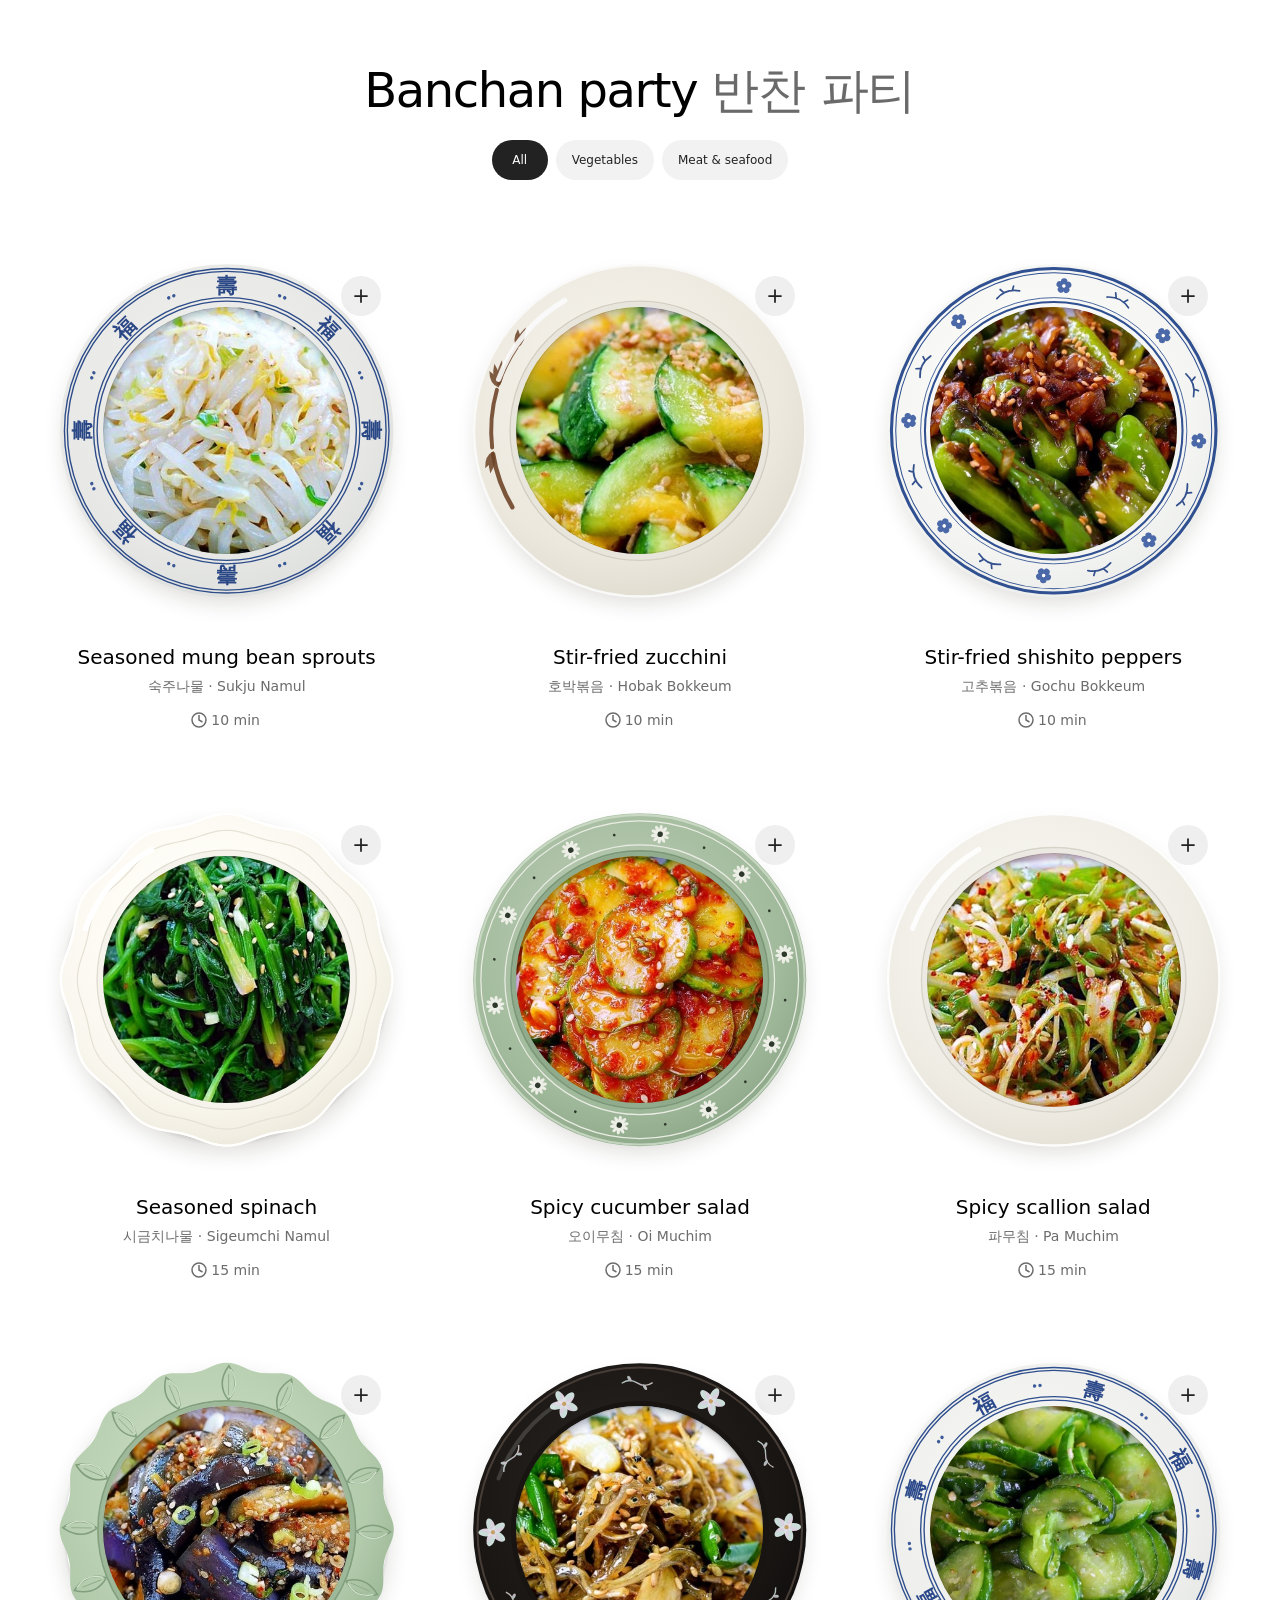
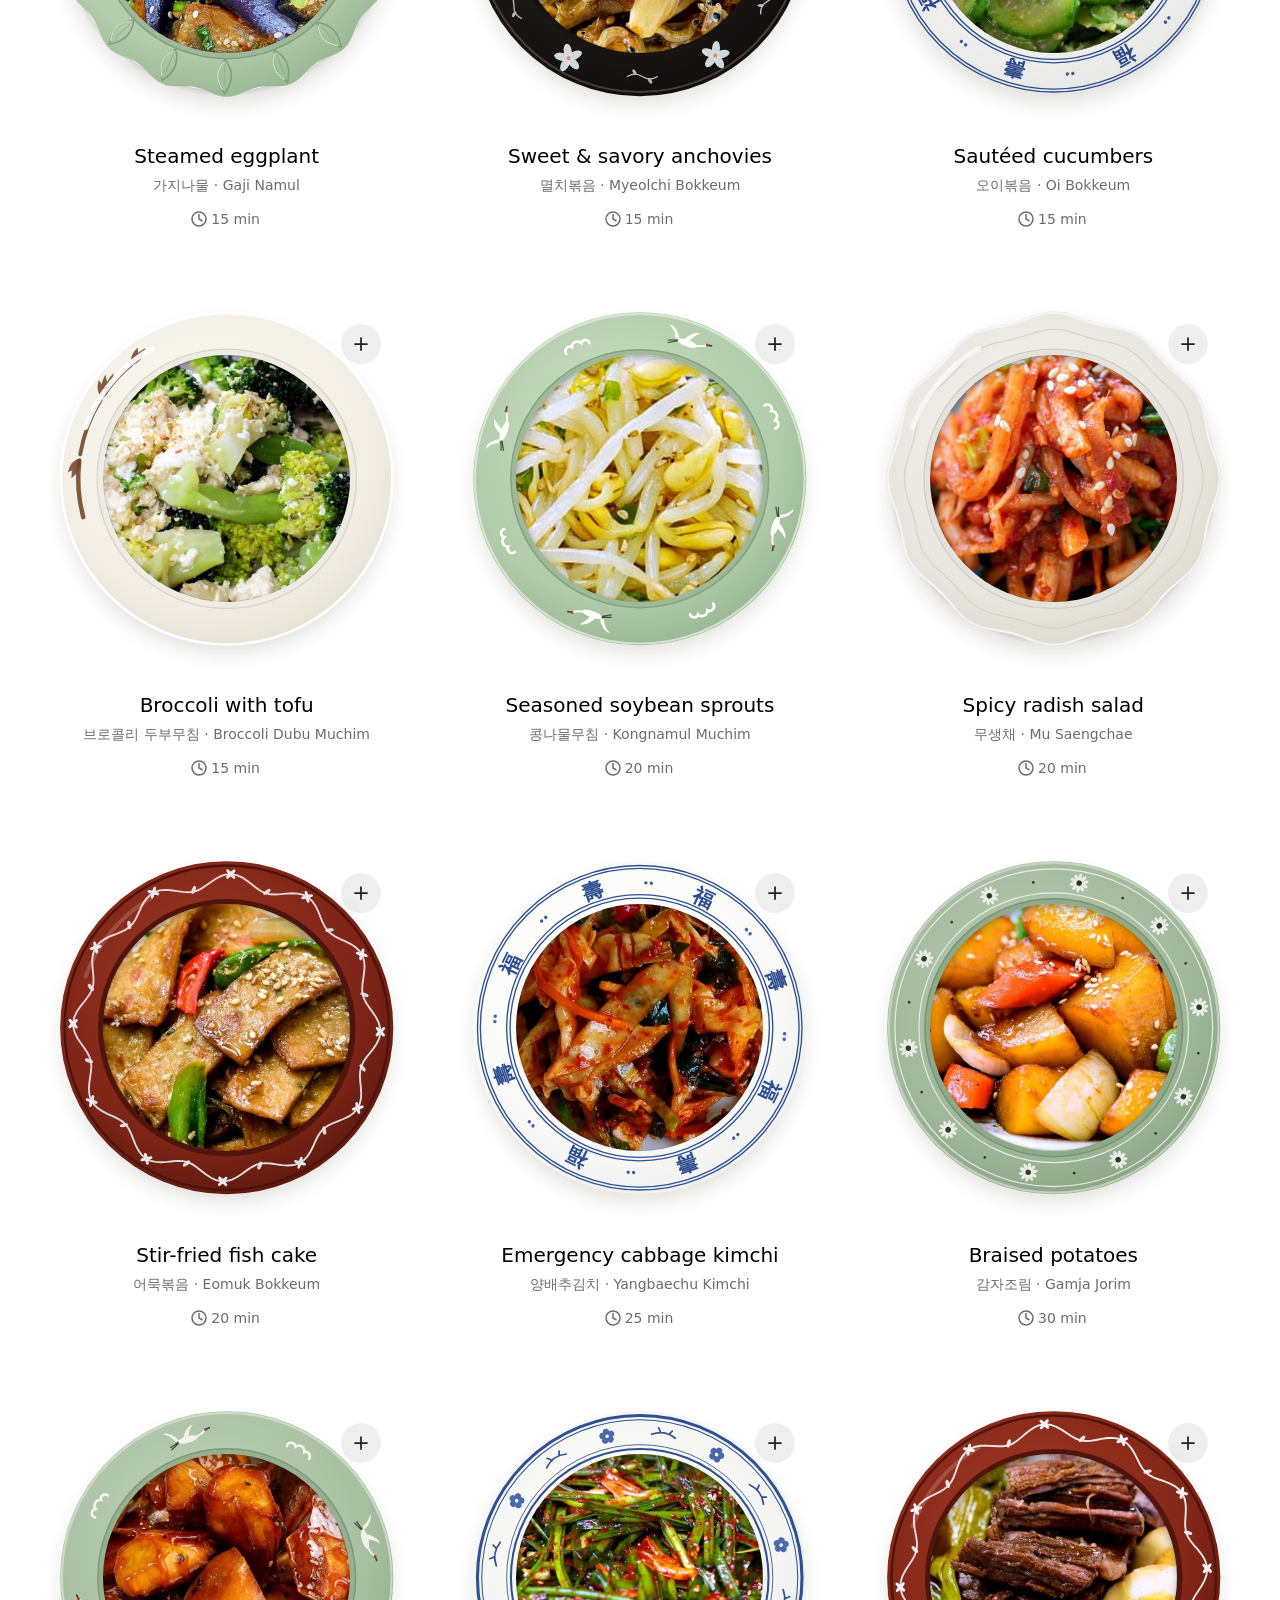
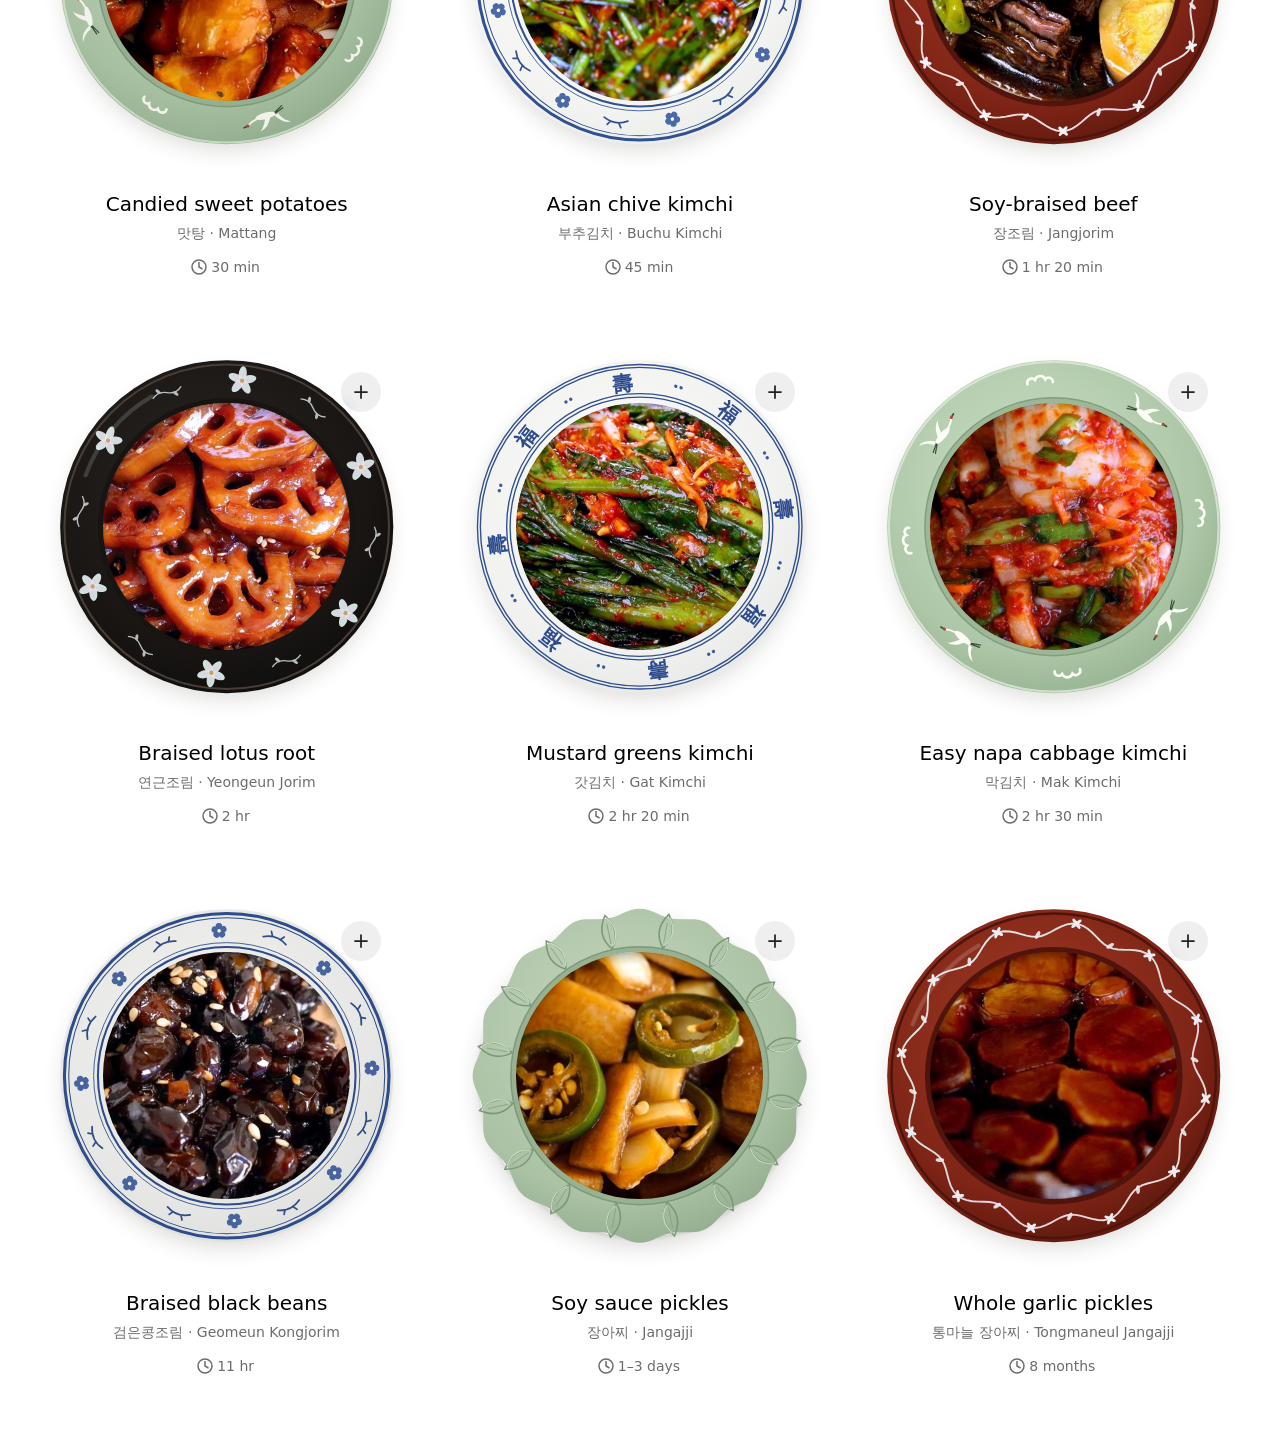
==== commit 38711c93: "Banchan party: English first in sheet header Co-Authored-By: Claude Opus 5.5 <noreply@anthropic.com>" ====
--- a/banchan-party/index.html
+++ b/banchan-party/index.html
@@ -91,7 +91,7 @@
 /* Cooking time, in a pill under the dish's names (Figma 2277:4982) */
 .time-badge {
   align-self: center; display: flex; align-items: center; gap: 4px; margin-top: 8px; padding: 8px 10px 8px 8px; border-radius: 100px;
-  font-size: 14px; line-height: 18px; font-weight: 500; color: #6c6c6c; white-space: nowrap; font-variant-numeric: tabular-nums; background: var(--bg);
+  white-space: nowrap; background: var(--bg);
 }
 .time-badge svg { flex-shrink: 0; display: block; }
 .add:focus-visible { outline: 2px solid var(--text); outline-offset: 2px; }
@@ -103,7 +103,7 @@
 .card-fx, .card-text, .card-title { display: flex; }
 .card-text { display: flex; flex-direction: column; width: 100%; text-align: center; }
 .card-title { display: flex; flex-direction: column; gap: 8px; min-width: 0; }
-.card-kr, .card-time { font-size: 14px; line-height: 18px; color: #6c6c6c; }
+.card-kr, .card-time, .time-badge { font-size: 14px; line-height: 18px; color: #6c6c6c; }
 .card-time { font-variant-numeric: tabular-nums; }
 .card-en { font-size: 20px; font-weight: 500; color: #000; }
 .card-title > span { display: block; white-space: nowrap; overflow: hidden; text-overflow: ellipsis; }
@@ -119,7 +119,7 @@
   .grid { grid-template-columns: repeat(2, minmax(0, 1fr)); gap: 28px 16px; }
   .card, .card-link { gap: 16px; }
   .add { top: 24px; right: 24px; width: 36px; height: 36px; padding: 8px; }
-  .time-badge { margin-top: 4px; padding: 6px 8px 6px 6px; font-size: 13px; }
+  .time-badge { margin-top: 4px; padding: 6px 8px 6px 6px; }
   .name, .card-en { font-size: 17px; }
   .brand .en { display: none; }
 }
@@ -250,6 +250,9 @@
 .stage img { display: block; width: 100%; height: 100%; object-fit: cover; }
 .r-title { display: flex; flex-direction: column; gap: 8px; }
 .r-title p { margin: 0; }
+/* same clock and time as the cards, with the rating after it */
+.r-time { display: flex; align-items: center; gap: 4px; }
+.r-time svg { flex-shrink: 0; display: block; }
 .r-actions { display: flex; flex-wrap: wrap; gap: 8px; }
 .grey-pill { display: inline-flex; align-items: center; gap: 6px; padding: 12px 16px; border-radius: 32px; background: #f2f2f2; color: var(--text); font-size: 12px; line-height: 16px; font-weight: 500; text-decoration: none; white-space: nowrap; }
 .grey-pill:hover { background: #ebebeb; }
@@ -260,7 +263,7 @@
 .r-ing .n { flex: 1; min-width: 0; color: var(--text); }
 .r-ing .n small { color: var(--soft); font-size: 13px; }
 .r-ing .q { flex-shrink: 0; font-weight: 500; color: var(--text); font-variant-numeric: tabular-nums; text-align: right; }
-.r-steps { margin: -8px 0 0; padding: 0; list-style: none; counter-reset: step; display: flex; flex-direction: column; gap: 16px; }
+.r-steps { margin: 0; padding: 0; list-style: none; counter-reset: step; display: flex; flex-direction: column; gap: 16px; }
 .r-steps li { counter-increment: step; display: flex; gap: 12px; font-size: 14px; line-height: 21px; color: var(--text); }
 .r-steps li::before { content: counter(step); flex-shrink: 0; width: 24px; height: 24px; border-radius: 50%; background: #f2f2f2; font-size: 12px; line-height: 24px; text-align: center; font-weight: 500; }
 .r-tip { margin: 0; padding: 14px 16px; border-radius: 20px; background: #f7f7f7; font-size: 13px; line-height: 19px; color: var(--text); }
@@ -1135,9 +1138,9 @@
   $("recipeView").innerHTML = `
     <div class="stage"><img src="${img(d)}" alt="${esc(d.en)}"></div>
     <div class="r-title">
+      <p class="card-en">${esc(d.en)}</p>
       <p class="card-kr"><span lang="ko">${d.kr}</span> · ${d.name}</p>
-      <p class="card-en">${esc(d.en)}</p>
-      <p class="card-time">${timeLabel(d)}${d.rating ? ` · ★ ${d.rating.toFixed(1)} (${d.votes} ratings)` : ""}${d.baseNote ? ` · ${d.baseNote}` : ""}</p>
+      <p class="card-time r-time">${clockIcon}<span>${shortTime(d)}${d.rating ? ` · ★ ${d.rating.toFixed(1)} (${d.votes} ratings)` : ""}</span></p>
     </div>
     <div class="r-actions">
       <button type="button" class="dark-pill${on ? " on" : ""}" data-pick="${d.id}" aria-pressed="${on}">${on ? "✓ In your banchan" : "Add to your banchan"}</button>
@@ -1237,7 +1240,7 @@
   document.querySelectorAll(".serv-out").forEach(o => (o.textContent = state.serv));
   const head = recipe ? [recipe] : picked;
   const planN = recipe ? 0 : renderPlan(picked, rows);
-  $("peekSub").textContent = recipe ? `${recipe.name} · ${recipe.en}` : panel === "list" ? `${rows.length} ingredients` : `${planN} steps`;
+  $("peekSub").textContent = recipe ? `${recipe.en} · ${recipe.name}` : panel === "list" ? `${rows.length} ingredients` : `${planN} steps`;
   $("peekMini").innerHTML = `<img src="${img(head[head.length - 1])}" alt="">`;
   $("peekThumbs").innerHTML = "";
   if (recipe) { renderRecipe(recipe); return; }
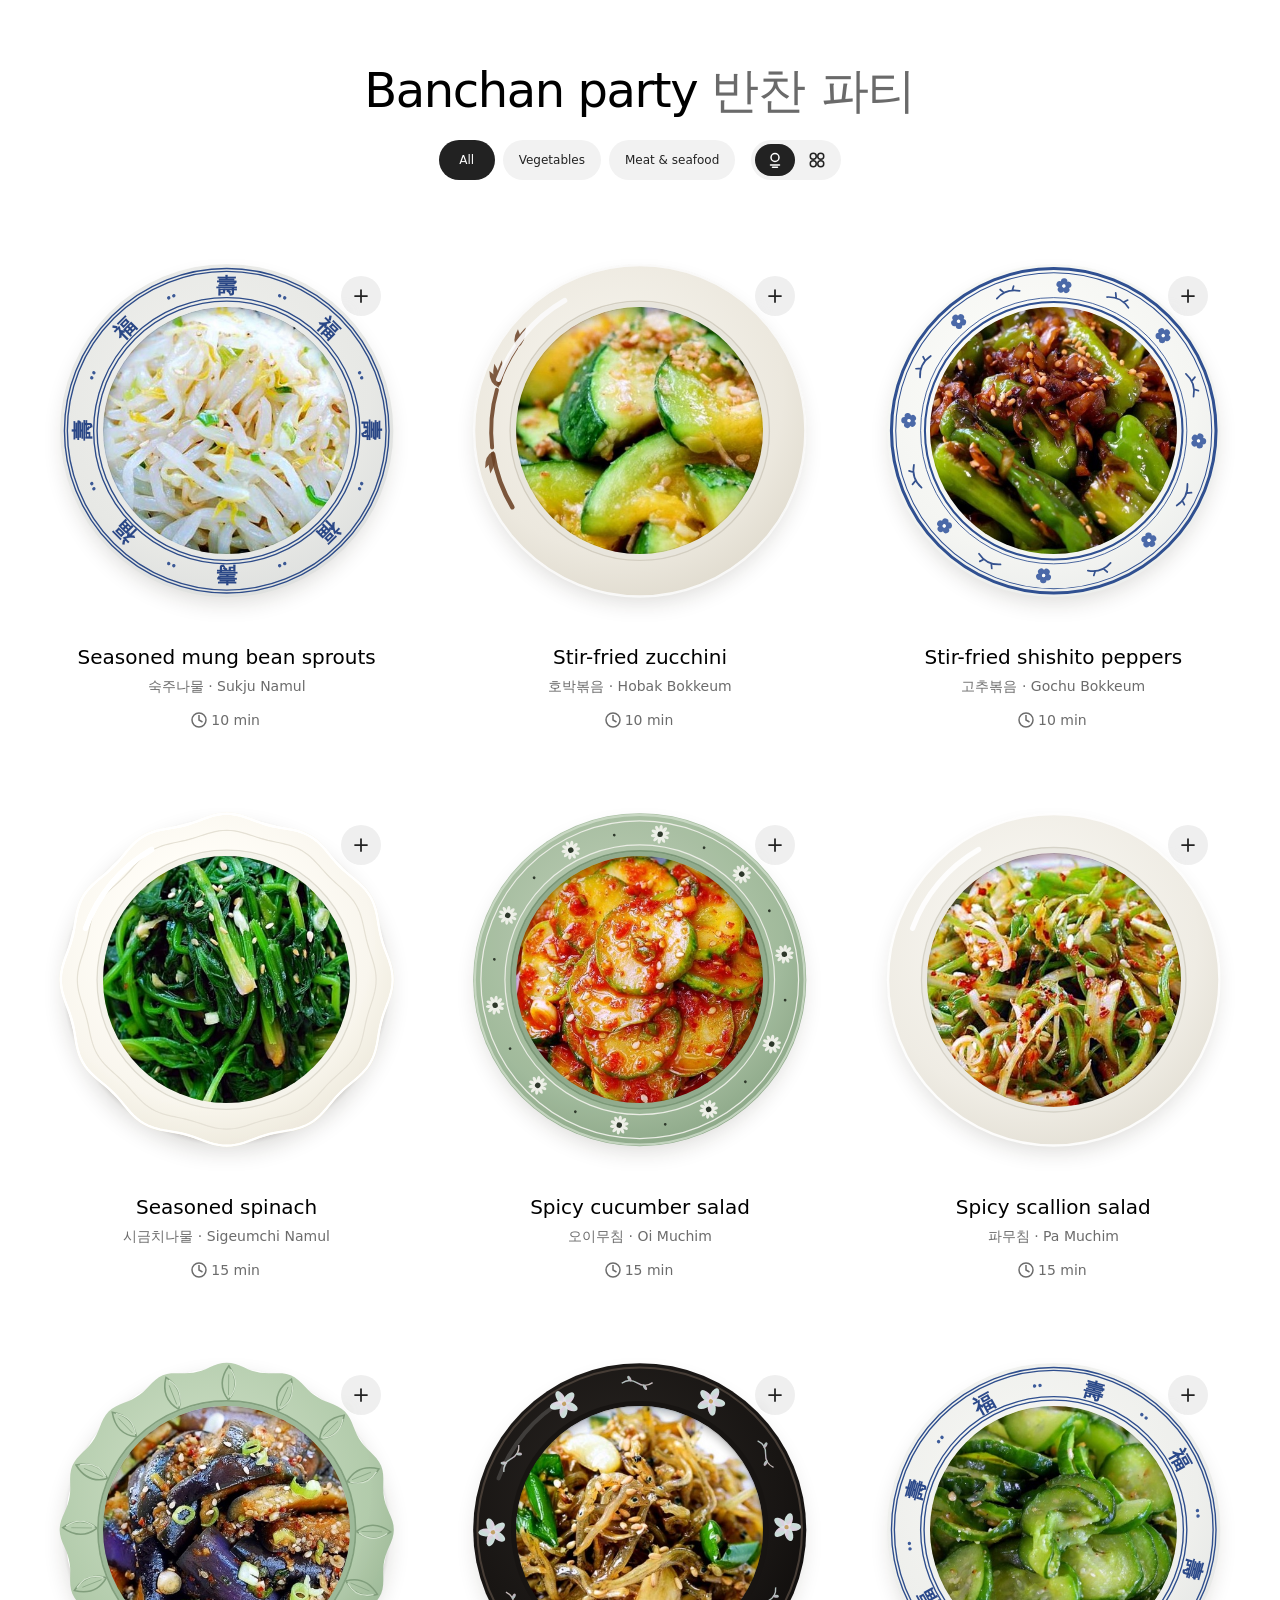
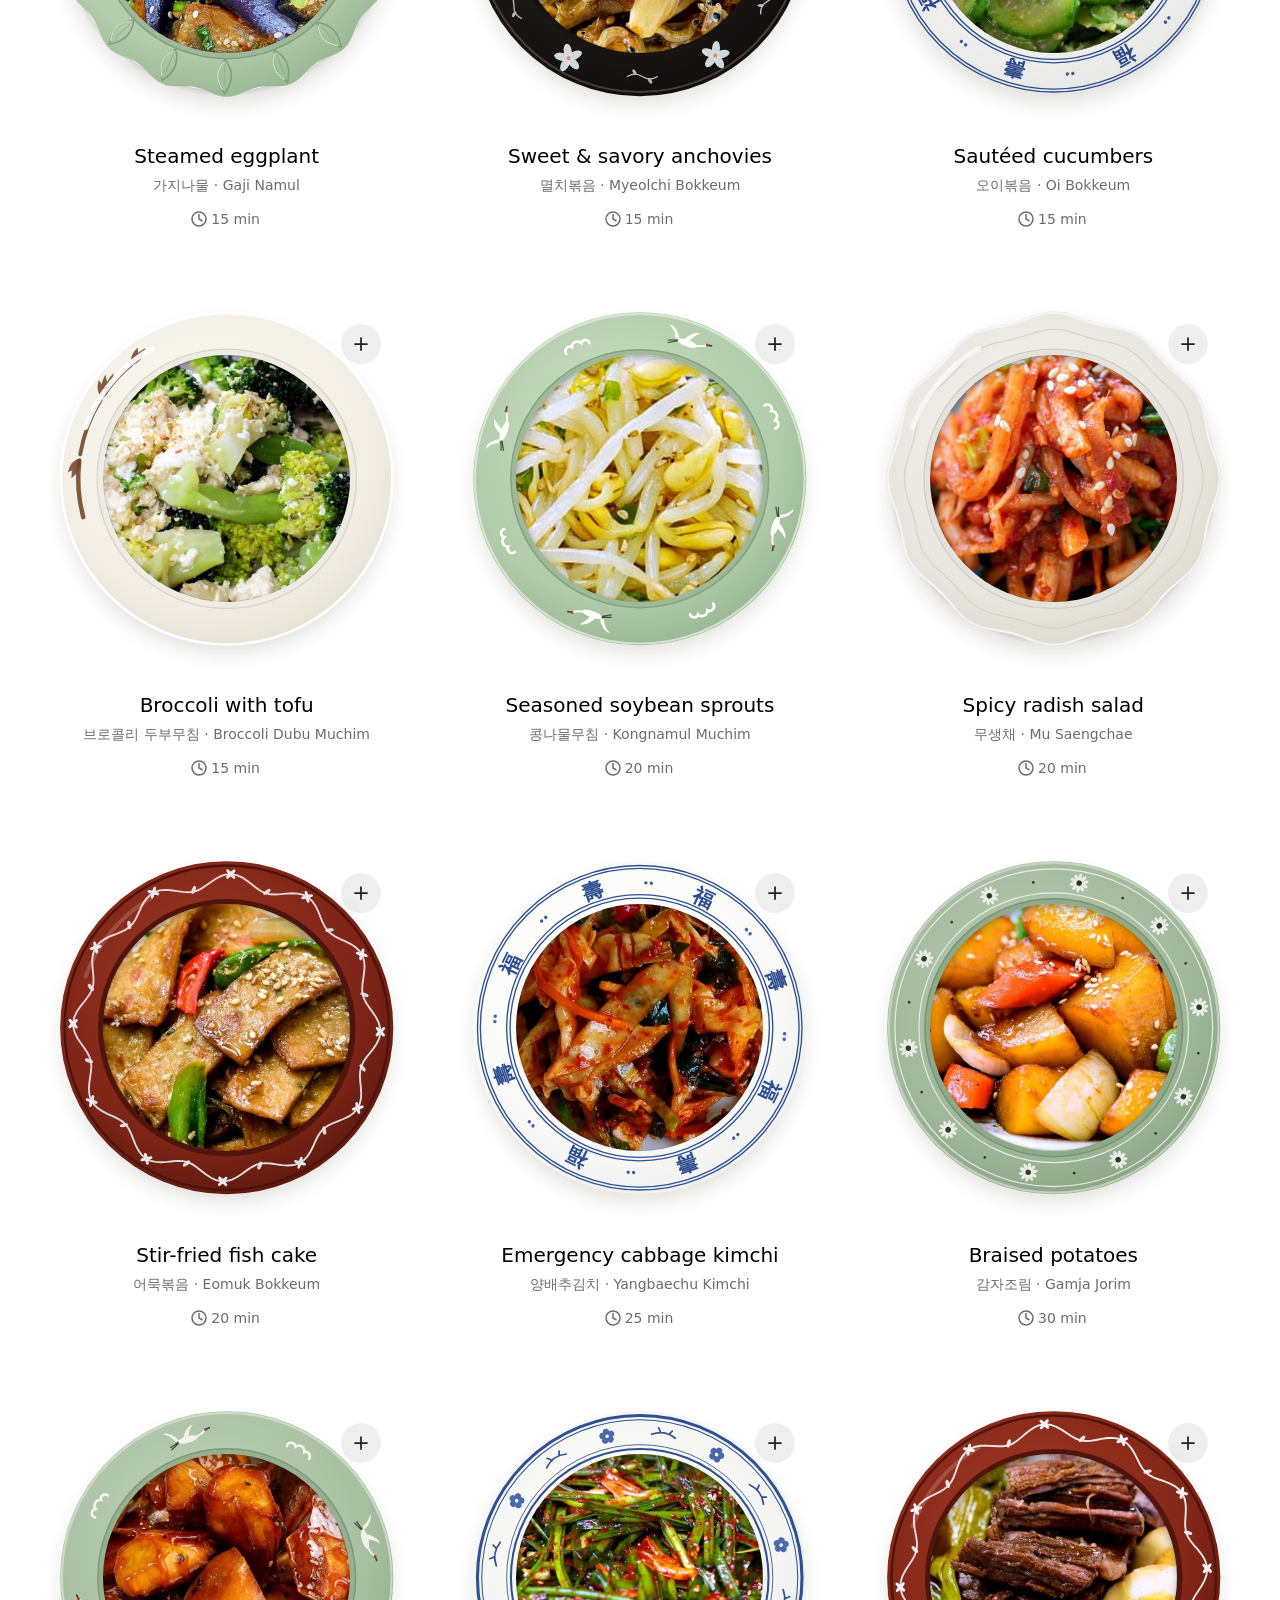
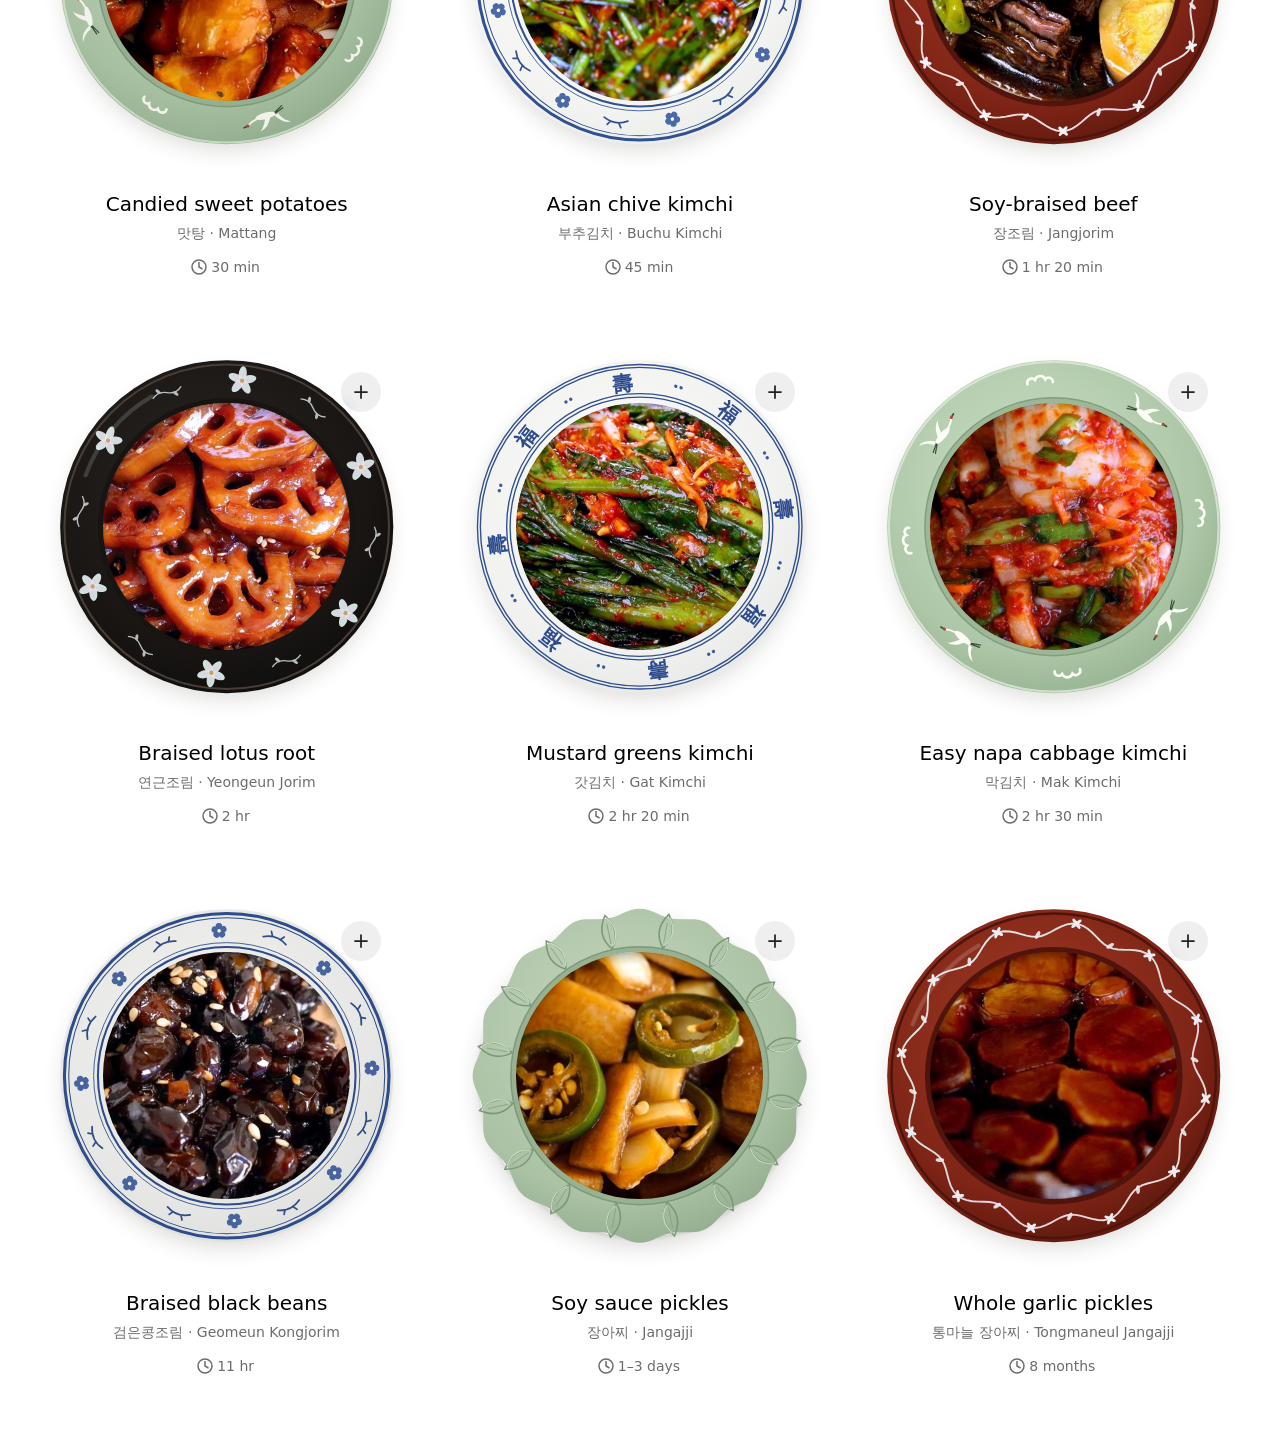
==== commit 4a9bfded: "Banchan party: photos-only view toggle Co-Authored-By: Claude Opus 5.5 <noreply@anthropic.com>" ====
--- a/banchan-party/index.html
+++ b/banchan-party/index.html
@@ -53,16 +53,30 @@
 .scope:hover { background: #e8e8e8; }
 .scope[aria-pressed="true"] { background: var(--text); color: #fff; }
 .scope:focus-visible { outline: 2px solid var(--text); outline-offset: 2px; }
+/* the filters and the photos/names toggle share a row; the filters scroll if they run out of room */
+.shelf-tools { display: flex; align-items: center; gap: 16px; max-width: 100%; }
+.shelf-tools .scopes { min-width: 0; }
+.looks { flex-shrink: 0; display: flex; gap: 2px; padding: 4px; border-radius: 32px; background: #f2f2f2; }
+.look { display: grid; place-items: center; width: 40px; height: 32px; padding: 0; border: 0; border-radius: 32px; background: none; color: var(--text);
+  cursor: pointer; transition: background .15s ease, color .15s ease; }
+.look:hover { background: #e8e8e8; }
+.look[aria-pressed="true"] { background: var(--text); color: #fff; }
+.look:focus-visible { outline: 2px solid var(--text); outline-offset: 2px; }
 @media (max-width: 600px) {
   .shelf-head { gap: 16px; margin-bottom: 40px; padding: 0; }
   .shelf-title { font-size: 32px; line-height: 40px; letter-spacing: -.9px; }
-  .scopes { margin-inline: -16px; padding-inline: 16px; }
+  .shelf-tools { gap: 8px; margin-inline: -16px; max-width: calc(100% + 32px); }
+  .scopes { margin-inline: 0; padding-inline: 16px 0; }
+  .looks { margin-right: 16px; }
 }
 
 /* Shelf grid */
 /* The column count is set from the full page width (see fitCols), so opening the pane shrinks the cards instead of reflowing them. */
 .grid { display: grid; grid-template-columns: repeat(var(--cols, 4), minmax(0, 1fr)); gap: 56px 40px; }
 .card { position: relative; display: flex; flex-direction: column; gap: 28px; min-width: 0; }
+/* photos only: the names hide (each card still says its name to screen readers) and the rows close up */
+.photos-only .card-text { display: none; }
+.photos-only.grid { row-gap: 32px; }
 .card[hidden] { display: none; }
 .card-link { display: flex; flex-direction: column; gap: 28px; width: 100%; padding: 0; border: 0; background: none; text-align: left; cursor: pointer; border-radius: 20%; }
 .card-link:focus-visible { outline: none; }
@@ -104,7 +118,6 @@
 .card-text { display: flex; flex-direction: column; width: 100%; text-align: center; }
 .card-title { display: flex; flex-direction: column; gap: 8px; min-width: 0; }
 .card-kr, .card-time, .time-badge { font-size: 14px; line-height: 18px; color: #6c6c6c; }
-.card-time { font-variant-numeric: tabular-nums; }
 .card-en { font-size: 20px; font-weight: 500; color: #000; }
 .card-title > span { display: block; white-space: nowrap; overflow: hidden; text-overflow: ellipsis; }
 .card-text, .card-title, .card-fx { box-sizing: border-box; }
@@ -117,6 +130,7 @@
 .card-link:hover .pill.go { background: var(--text); color: #fff; }
 @media (max-width: 600px) {
   .grid { grid-template-columns: repeat(2, minmax(0, 1fr)); gap: 28px 16px; }
+  .photos-only.grid { row-gap: 16px; }
   .card, .card-link { gap: 16px; }
   .add { top: 24px; right: 24px; width: 36px; height: 36px; padding: 8px; }
   .time-badge { margin-top: 4px; padding: 6px 8px 6px 6px; }
@@ -343,7 +357,7 @@
 /* First visit in a session: the header and then the dishes rise in, one after another. */
 @keyframes rise { from { opacity: 0; transform: translateY(36px); } }
 .intro .shelf-head > *, .intro .card { animation: rise .9s cubic-bezier(.2,.8,.2,1) both; }
-.intro .scopes { animation-delay: .08s; }
+.intro .shelf-tools { animation-delay: .08s; }
 .intro .card { animation-delay: calc(.2s + var(--i, 0) * 70ms); }
 @media (prefers-reduced-motion: reduce) { .intro .shelf-head > *, .intro .card { animation: none; } }
 </style>
@@ -353,7 +367,13 @@
     <main>
       <header class="shelf-head">
         <h1 class="shelf-title">Banchan party <span lang="ko">반찬 파티</span></h1>
-        <div class="scopes" id="scopes" role="group" aria-label="Filter by style"></div>
+        <div class="shelf-tools">
+          <div class="scopes" id="scopes" role="group" aria-label="Filter by style"></div>
+          <div class="looks" id="looks" role="group" aria-label="Show">
+            <button type="button" class="look" data-look="full" title="Photos and names" aria-label="Photos and names"><svg width="16" height="16" viewBox="0 0 16 16" fill="none" stroke="currentColor" stroke-width="1.5" stroke-linecap="round" aria-hidden="true"><circle cx="8" cy="5.5" r="4"/><path d="M3.5 13h9M5.5 15.25h5"/></svg></button>
+            <button type="button" class="look" data-look="photos" title="Photos only" aria-label="Photos only"><svg width="16" height="16" viewBox="0 0 16 16" fill="none" stroke="currentColor" stroke-width="1.5" aria-hidden="true"><circle cx="4.25" cy="4.25" r="3"/><circle cx="11.75" cy="4.25" r="3"/><circle cx="4.25" cy="11.75" r="3"/><circle cx="11.75" cy="11.75" r="3"/></svg></button>
+          </div>
+        </div>
       </header>
       <div class="grid" id="grid"></div>
     </main>
@@ -944,6 +964,7 @@
   done: new Set(store.get("done", [])),
   serv: store.get("servings", 8),
   cat: "all",
+  look: store.get("look", "full"), // "full" shows names under the photos, "photos" hides them
   view: null, // a dish id while its recipe shows in the pane
   panel: null, // "list" or "plan" while one shows in the pane
   dockMin: false, // the card is tucked into its small button
@@ -979,6 +1000,10 @@
 const dockTrash = `<svg width="16" height="16" viewBox="0 0 16 16" fill="none" aria-hidden="true"><path d="M2 4H3.33333M3.33333 4H14M3.33333 4L3.33333 13.3333C3.33333 13.687 3.47381 14.0261 3.72386 14.2761C3.97391 14.5262 4.31305 14.6667 4.66667 14.6667H11.3333C11.687 14.6667 12.0261 14.5262 12.2761 14.2761C12.5262 14.0261 12.6667 13.687 12.6667 13.3333V4M5.33333 4V2.66667C5.33333 2.31304 5.47381 1.97391 5.72386 1.72386C5.97391 1.47381 6.31305 1.33333 6.66667 1.33333H9.33333C9.68696 1.33333 10.0261 1.47381 10.2761 1.72386C10.5262 1.97391 10.6667 2.31304 10.6667 2.66667V4" stroke="currentColor" stroke-width="1.6" stroke-linecap="round" stroke-linejoin="round"/></svg>`;
 const esc = s => String(s).replace(/[&<>"]/g, c => ({ "&": "&amp;", "<": "&lt;", ">": "&gt;", '"': "&quot;" })[c]);
 
+function renderLook() {
+  $("grid").classList.toggle("photos-only", state.look === "photos");
+  document.querySelectorAll("[data-look]").forEach(b => b.setAttribute("aria-pressed", b.dataset.look === state.look));
+}
 function renderScopes() {
   $("scopes").innerHTML = CATS.map(([id, label]) => `<button type="button" class="scope" data-cat="${id}" aria-pressed="${state.cat === id}">${label}</button>`).join("");
 }
@@ -1316,7 +1341,9 @@
   const step = e.target.closest("[data-step]");
   if (step) { state.serv = Math.min(20, Math.max(1, state.serv + +step.dataset.step)); save(); renderBench(); return; }
   const chip = e.target.closest("[data-cat]");
-  if (chip) { state.cat = chip.dataset.cat; renderScopes(); renderGrid(); }
+  if (chip) { state.cat = chip.dataset.cat; renderScopes(); renderGrid(); return; }
+  const look = e.target.closest("[data-look]");
+  if (look) { state.look = look.dataset.look; store.set("look", state.look); renderLook(); }
 });
 document.addEventListener("change", e => {
   const dk = e.target.dataset && e.target.dataset.done;
@@ -1444,7 +1471,7 @@
   head.addEventListener("click", e => { if (moved) { e.stopPropagation(); e.preventDefault(); moved = false; } }, true);
 })();
 openSharedList();
-fitCols(); renderScopes(); renderGrid(); renderBench();
+fitCols(); renderScopes(); renderLook(); renderGrid(); renderBench();
 (function intro() {
   try { if (sessionStorage.getItem("seen")) return; sessionStorage.setItem("seen", "1"); } catch { return; }
   if (matchMedia("(prefers-reduced-motion: reduce)").matches) return;
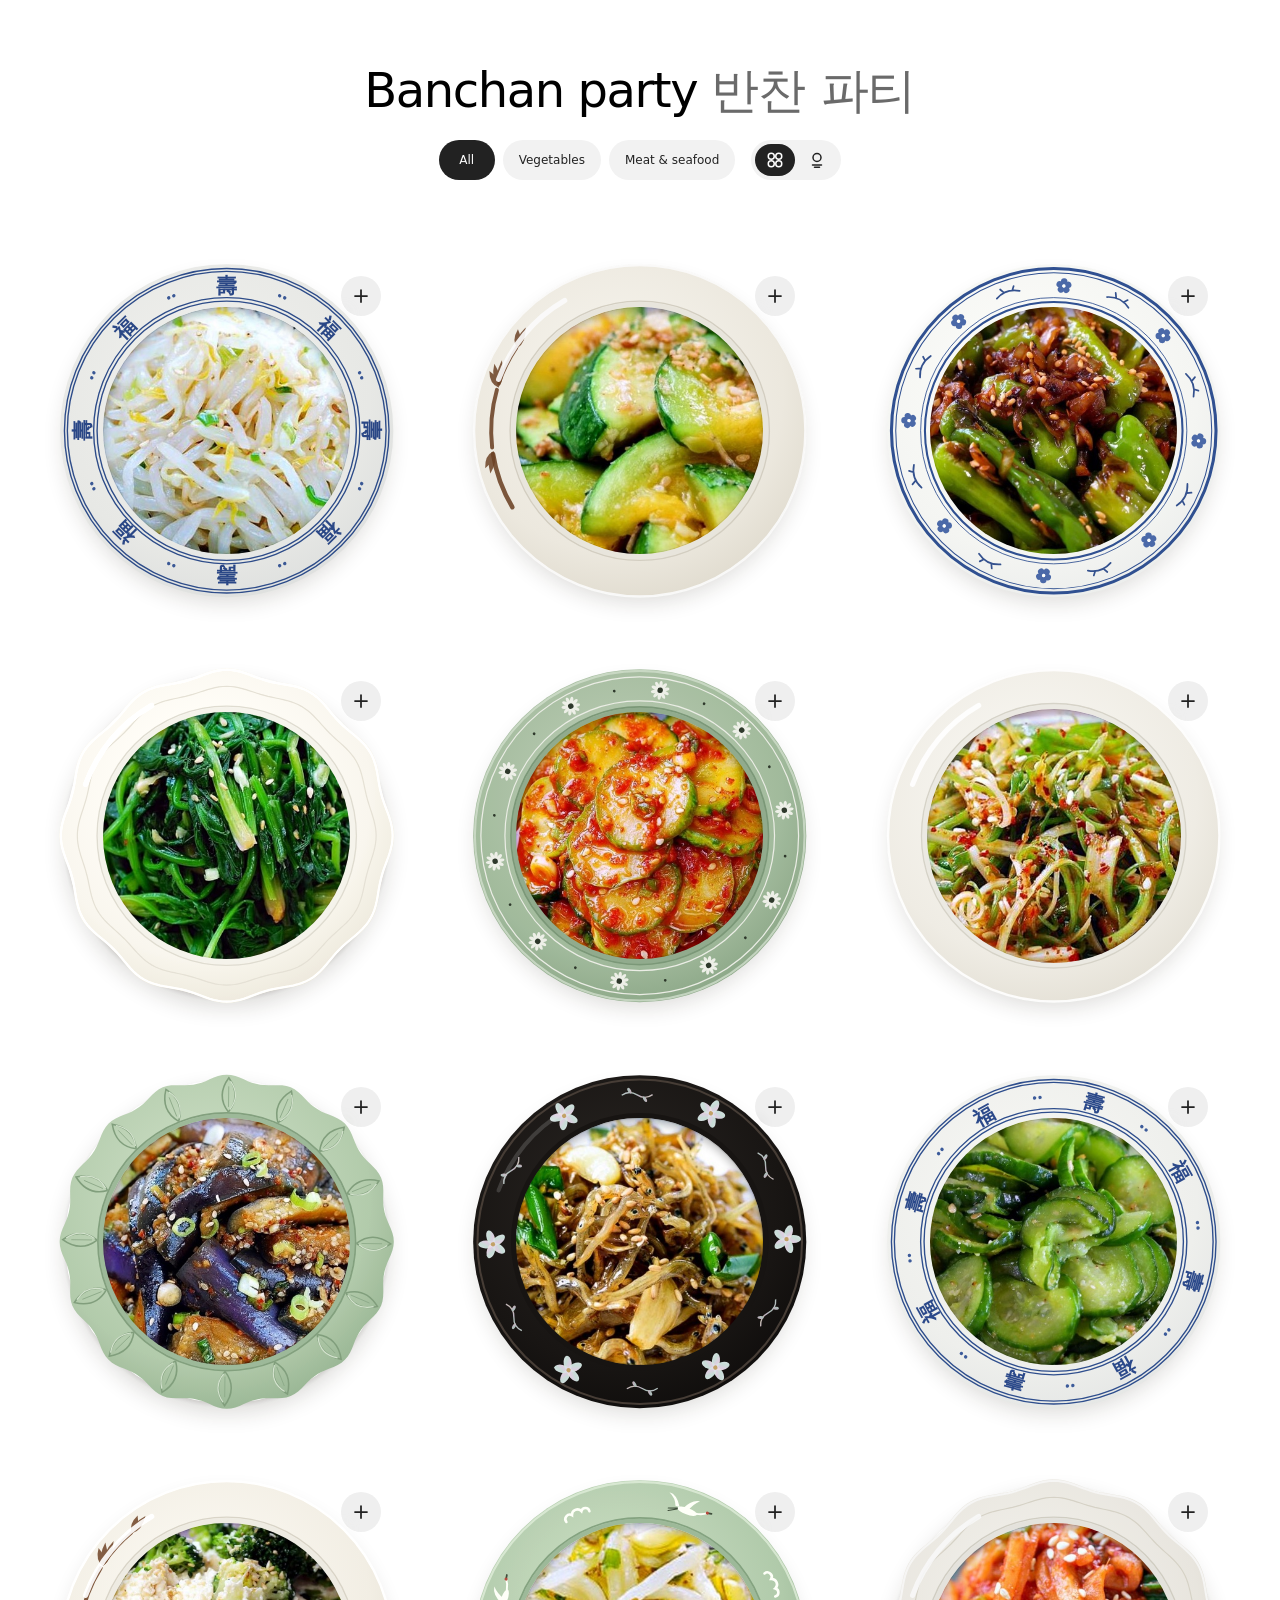
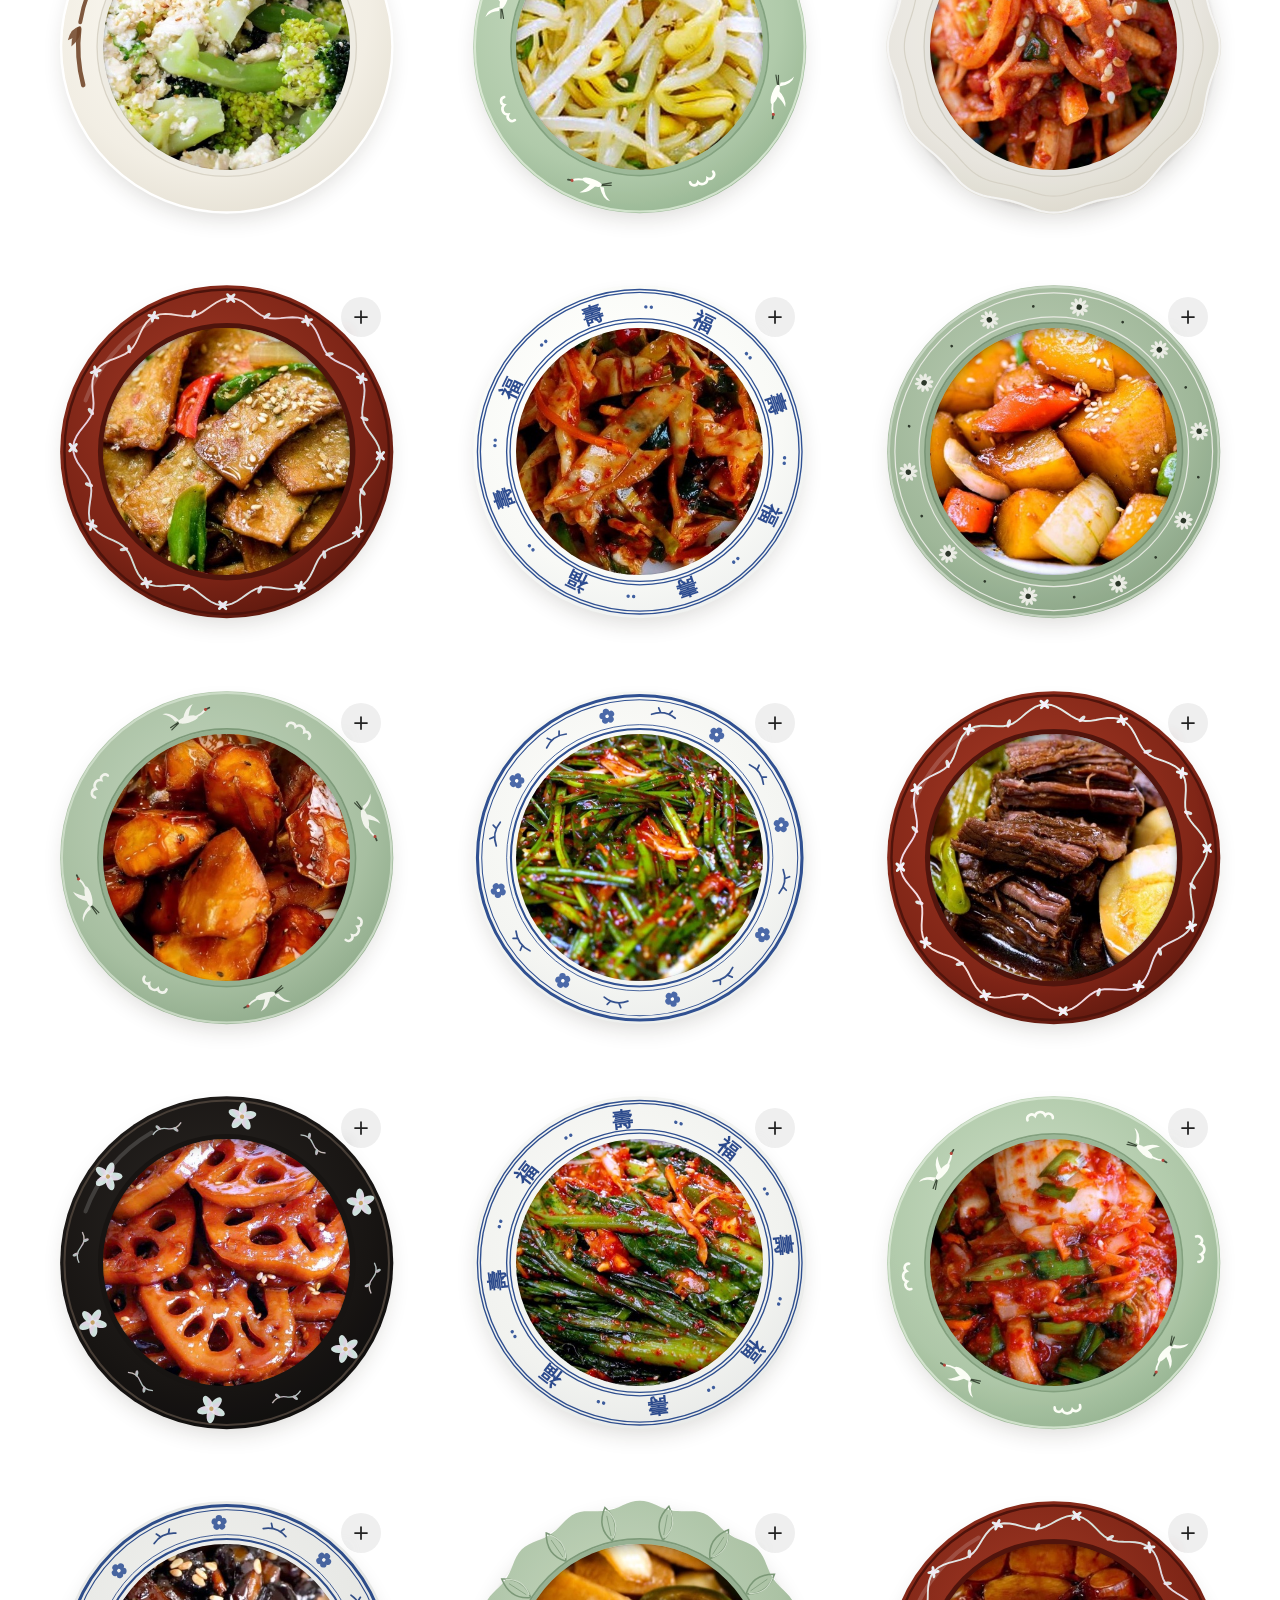
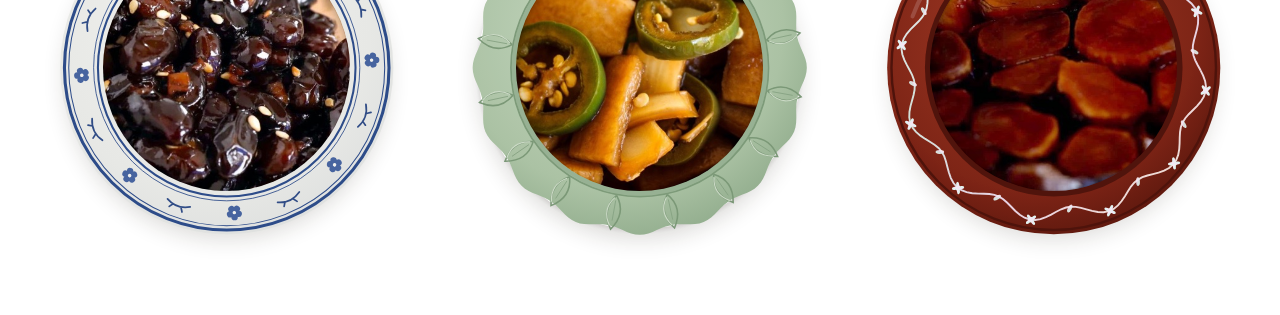
==== commit c0ec7a33: "Banchan party: default to photos only Co-Authored-By: Claude Opus 5.5 <noreply@anthropic.com>" ====
--- a/banchan-party/index.html
+++ b/banchan-party/index.html
@@ -370,8 +370,8 @@
         <div class="shelf-tools">
           <div class="scopes" id="scopes" role="group" aria-label="Filter by style"></div>
           <div class="looks" id="looks" role="group" aria-label="Show">
+            <button type="button" class="look" data-look="photos" title="Photos only" aria-label="Photos only"><svg width="16" height="16" viewBox="0 0 16 16" fill="none" stroke="currentColor" stroke-width="1.5" aria-hidden="true"><circle cx="4.25" cy="4.25" r="3"/><circle cx="11.75" cy="4.25" r="3"/><circle cx="4.25" cy="11.75" r="3"/><circle cx="11.75" cy="11.75" r="3"/></svg></button>
             <button type="button" class="look" data-look="full" title="Photos and names" aria-label="Photos and names"><svg width="16" height="16" viewBox="0 0 16 16" fill="none" stroke="currentColor" stroke-width="1.5" stroke-linecap="round" aria-hidden="true"><circle cx="8" cy="5.5" r="4"/><path d="M3.5 13h9M5.5 15.25h5"/></svg></button>
-            <button type="button" class="look" data-look="photos" title="Photos only" aria-label="Photos only"><svg width="16" height="16" viewBox="0 0 16 16" fill="none" stroke="currentColor" stroke-width="1.5" aria-hidden="true"><circle cx="4.25" cy="4.25" r="3"/><circle cx="11.75" cy="4.25" r="3"/><circle cx="4.25" cy="11.75" r="3"/><circle cx="11.75" cy="11.75" r="3"/></svg></button>
           </div>
         </div>
       </header>
@@ -964,7 +964,7 @@
   done: new Set(store.get("done", [])),
   serv: store.get("servings", 8),
   cat: "all",
-  look: store.get("look", "full"), // "full" shows names under the photos, "photos" hides them
+  look: store.get("look.v2", "photos"), // "photos" hides the names, "full" shows them under the photos
   view: null, // a dish id while its recipe shows in the pane
   panel: null, // "list" or "plan" while one shows in the pane
   dockMin: false, // the card is tucked into its small button
@@ -1343,7 +1343,7 @@
   const chip = e.target.closest("[data-cat]");
   if (chip) { state.cat = chip.dataset.cat; renderScopes(); renderGrid(); return; }
   const look = e.target.closest("[data-look]");
-  if (look) { state.look = look.dataset.look; store.set("look", state.look); renderLook(); }
+  if (look) { state.look = look.dataset.look; store.set("look.v2", state.look); renderLook(); }
 });
 document.addEventListener("change", e => {
   const dk = e.target.dataset && e.target.dataset.done;
